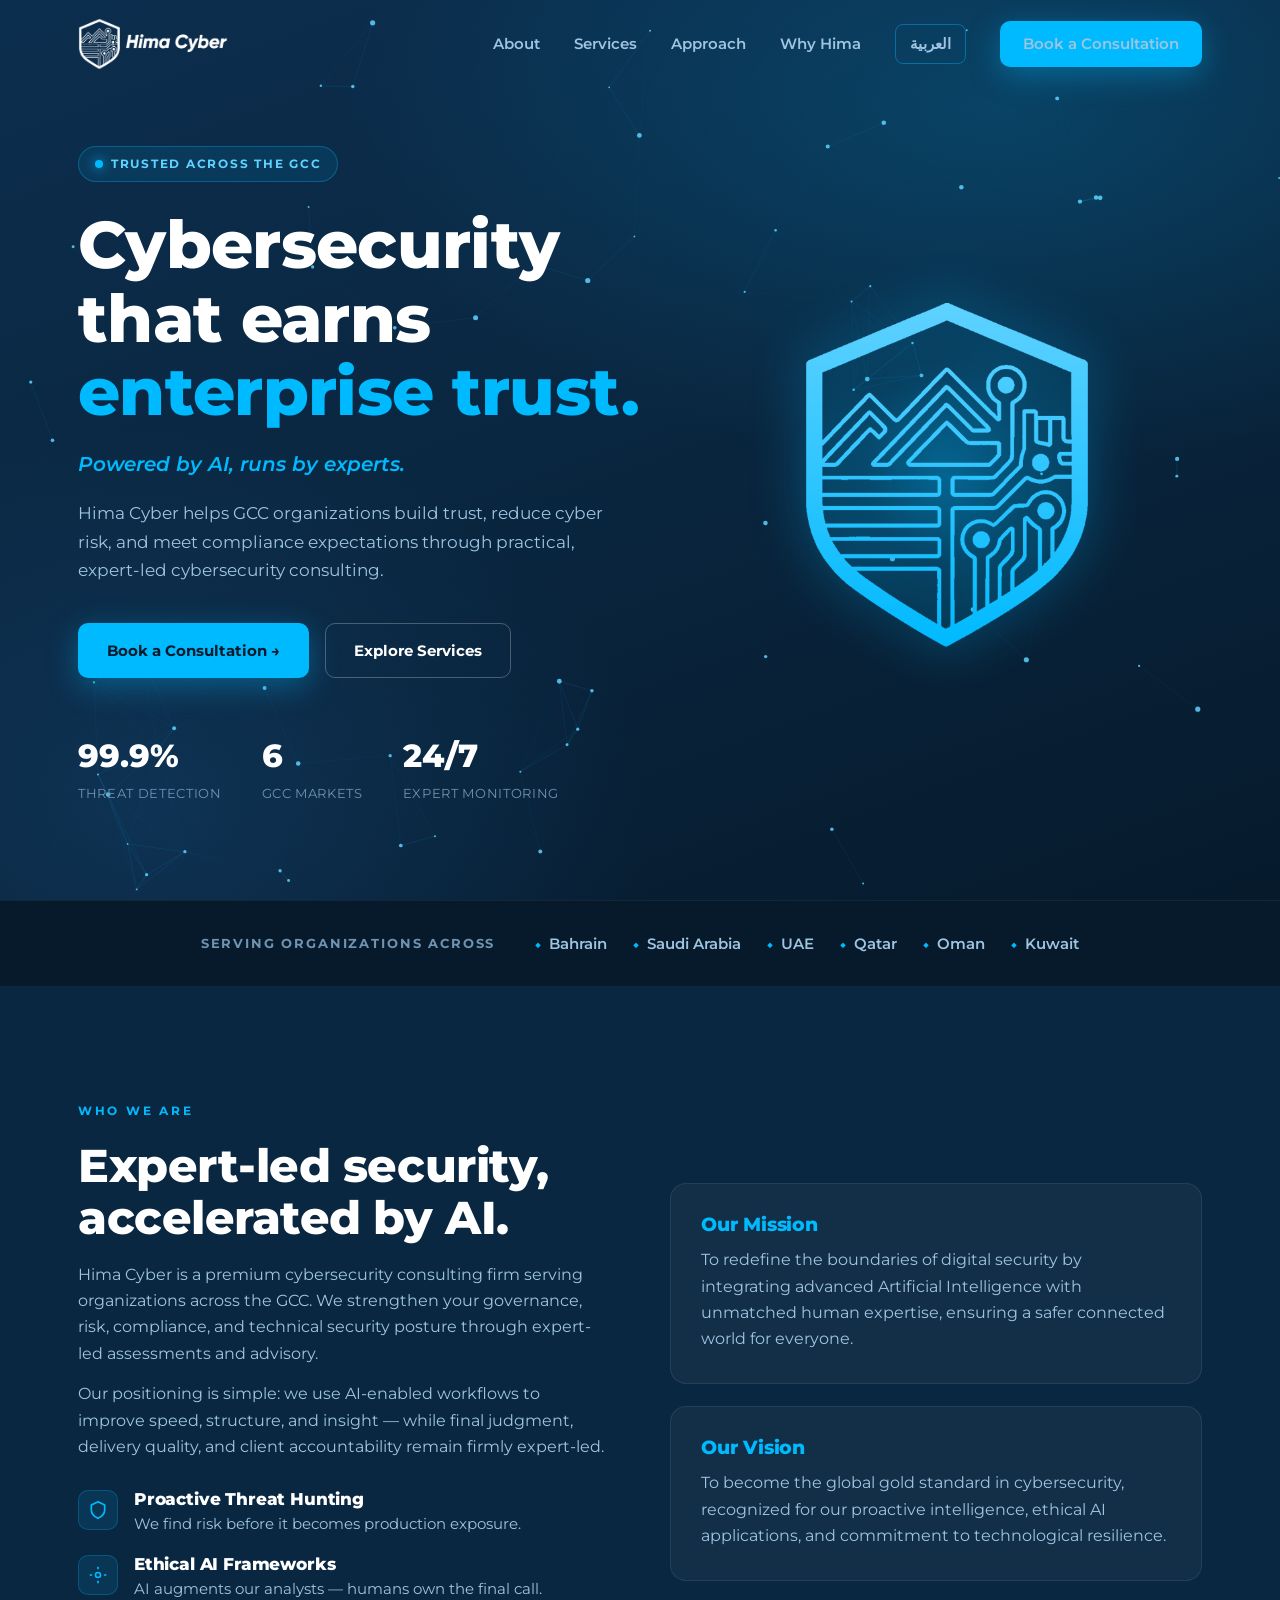
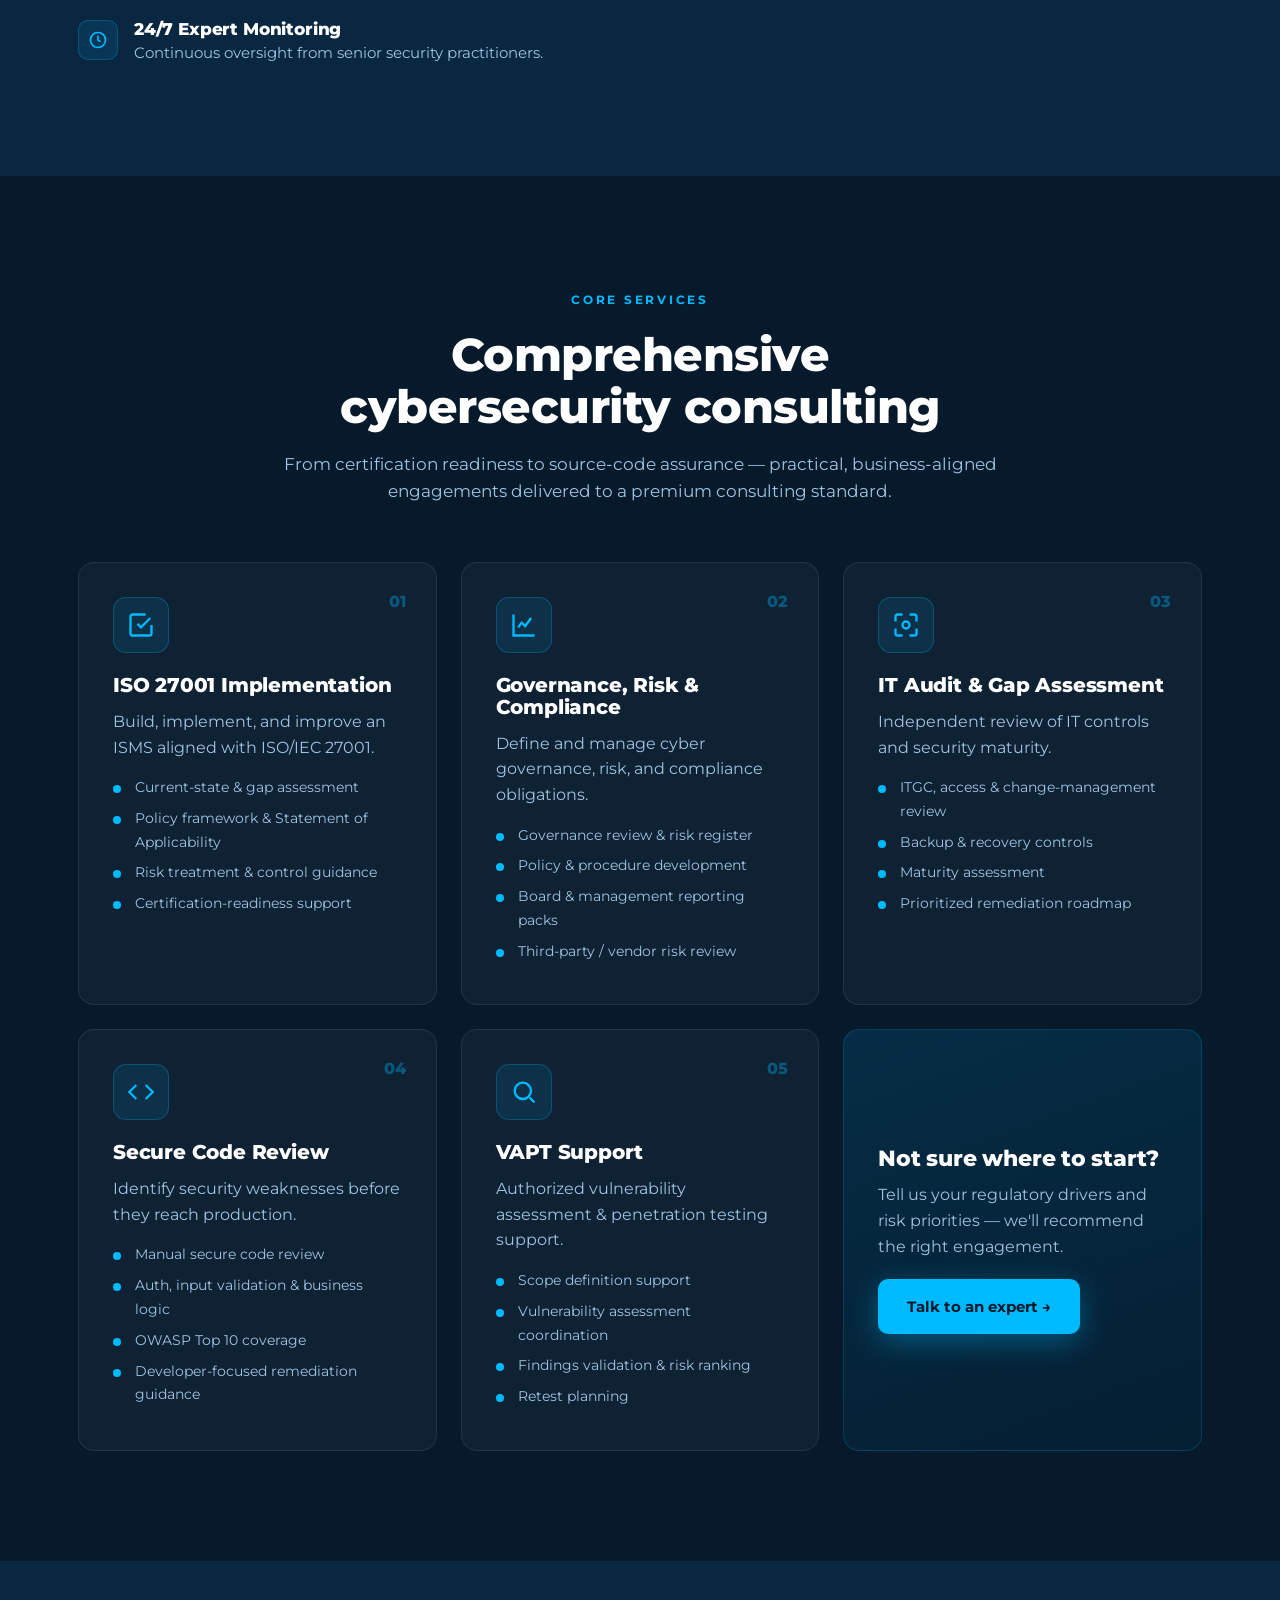
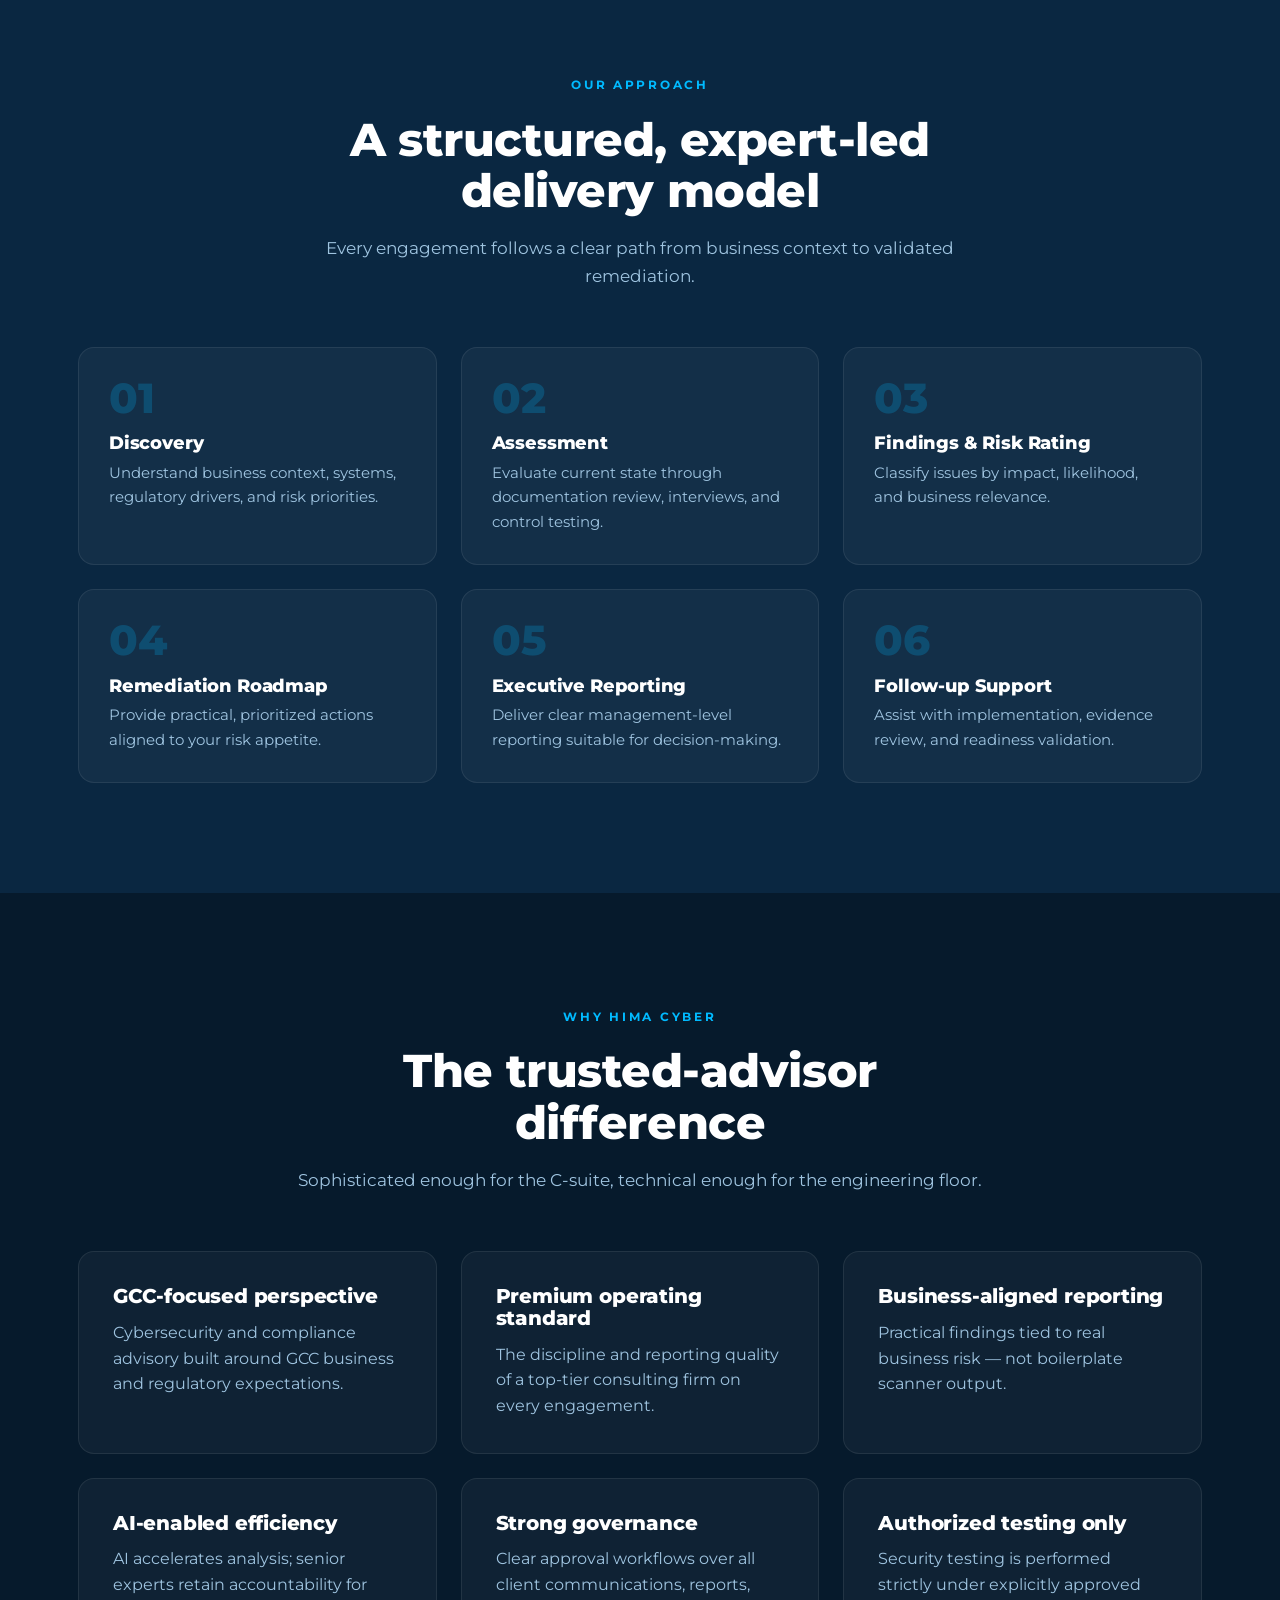
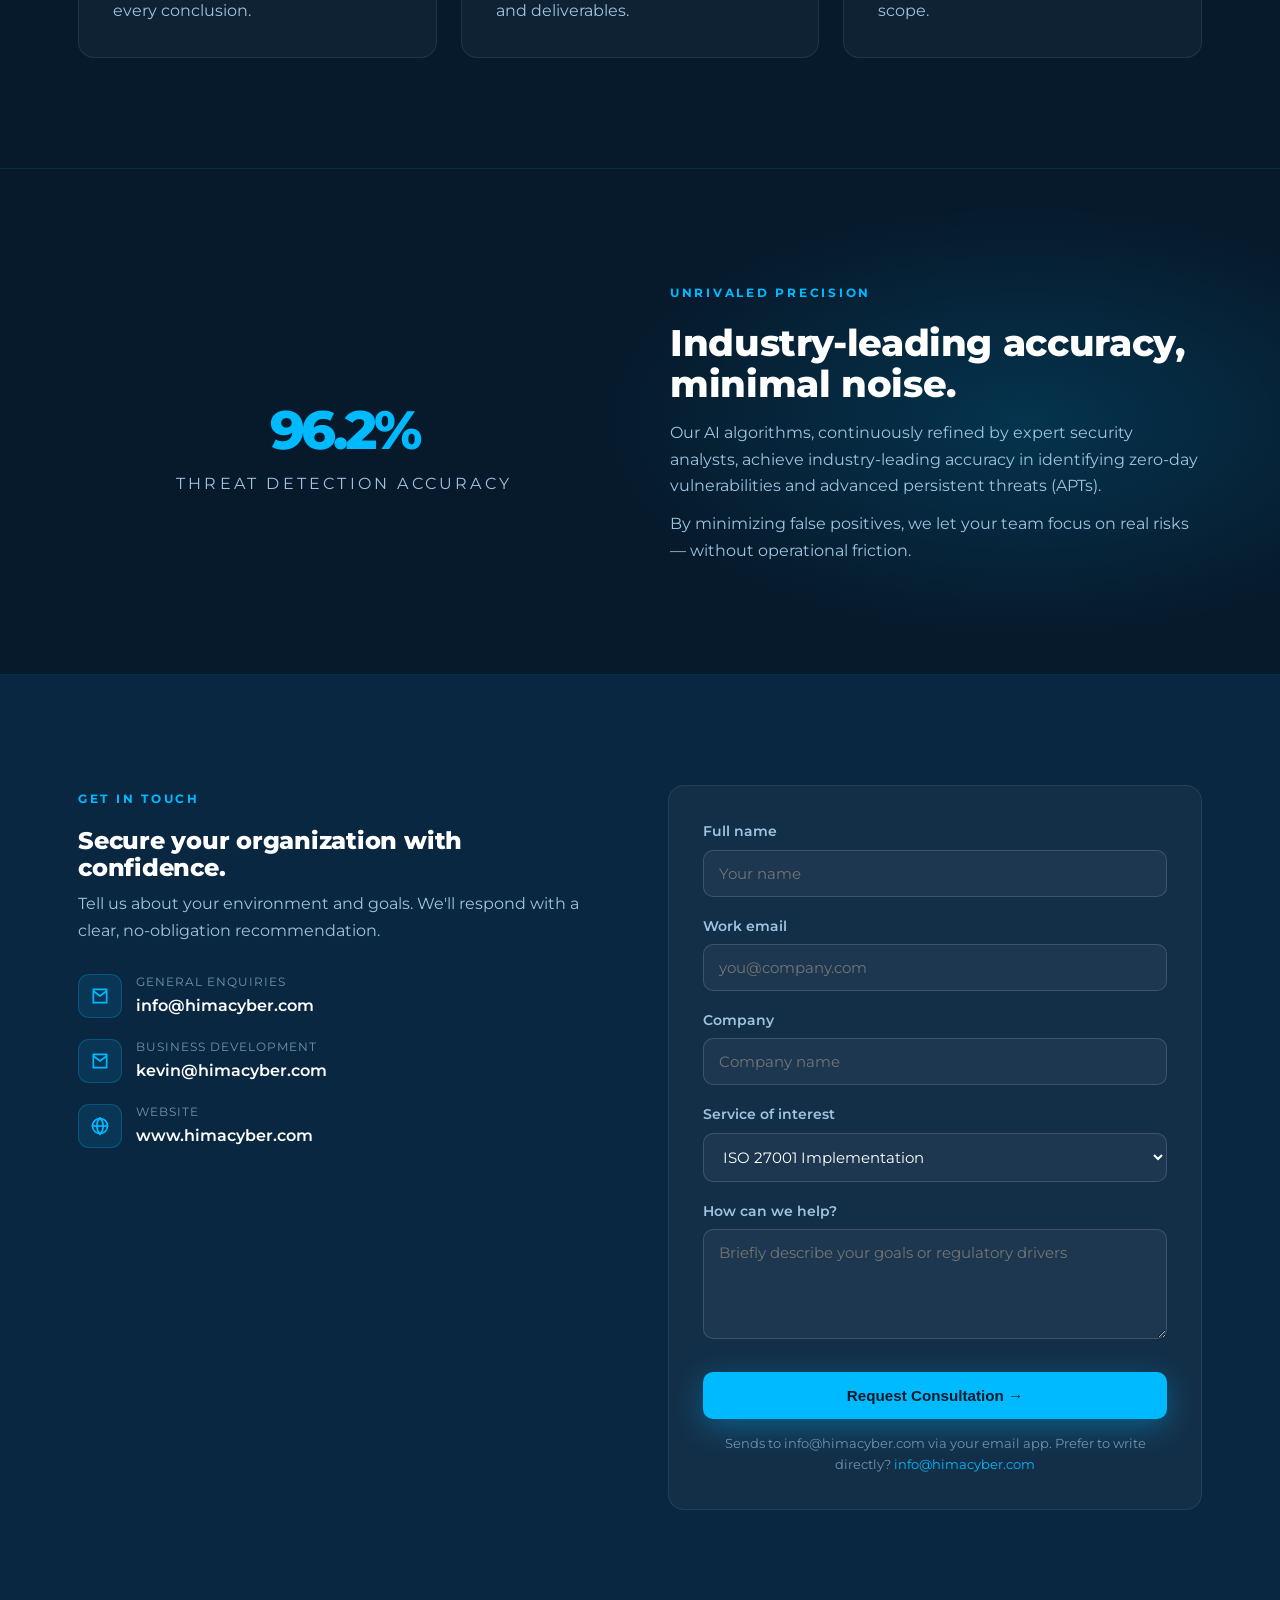
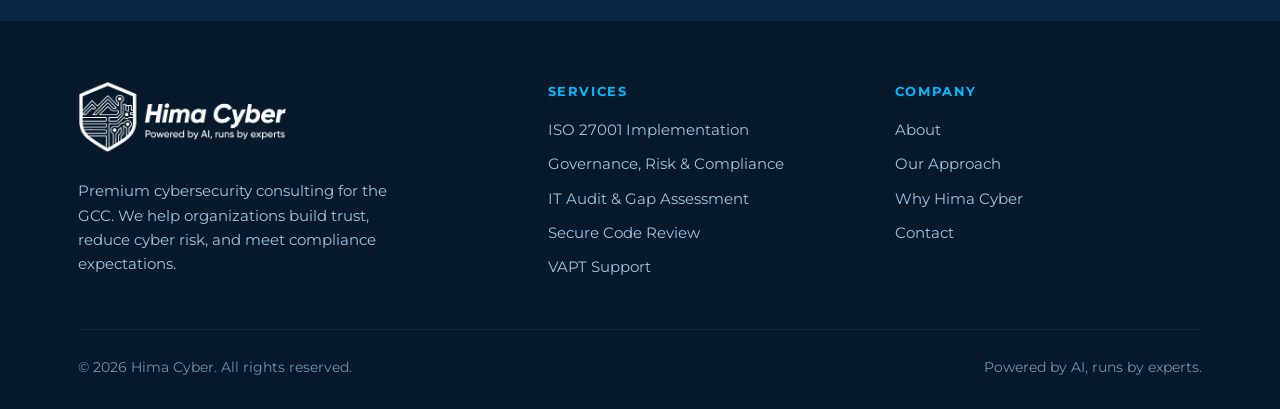
==== index.html @ 875a9129 "Replace hero illustration with official brand shield mark Swap the hand-drawn SVG shield in the hero" ====
<!DOCTYPE html>
<html lang="en">
<head>
  <meta charset="UTF-8" />
  <meta name="viewport" content="width=device-width, initial-scale=1.0" />
  <title>Hima Cyber — Powered by AI, runs by experts</title>
  <meta name="description" content="Hima Cyber is a premium cybersecurity consulting firm serving the GCC. ISO 27001, GRC advisory, IT audit, secure code review, and penetration testing — powered by AI, runs by experts." />
  <link rel="icon" type="image/png" href="assets/favicon.png" />
  <link rel="apple-touch-icon" href="assets/hima-shield.png" />
  <link rel="alternate" hreflang="en" href="./" />
  <link rel="alternate" hreflang="ar" href="ar/" />
  <link rel="preconnect" href="https://fonts.googleapis.com" />
  <link rel="preconnect" href="https://fonts.gstatic.com" crossorigin />
  <link href="https://fonts.googleapis.com/css2?family=Montserrat:ital,wght@0,400;0,500;0,600;0,700;0,800;1,600;1,800&display=swap" rel="stylesheet" />
  <link rel="stylesheet" href="styles.css" />
</head>
<body>

  <!-- ============ NAV ============ -->
  <header class="nav" id="nav">
    <div class="container nav__inner">
      <a href="#home" class="nav__logo" aria-label="Hima Cyber home">
        <img src="assets/hima-logo-nav.png?v=2" alt="Hima Cyber" />
      </a>
      <nav class="nav__links" id="navLinks">
        <a href="#about">About</a>
        <a href="#services">Services</a>
        <a href="#process">Approach</a>
        <a href="#why">Why Hima</a>
        <a href="ar/" class="nav__lang" hreflang="ar" lang="ar">العربية</a>
        <a href="#contact" class="btn btn--primary">Book a Consultation</a>
      </nav>
      <button class="nav__toggle" id="navToggle" aria-label="Toggle menu">
        <span></span><span></span><span></span>
      </button>
    </div>
  </header>

  <!-- ============ HERO ============ -->
  <section class="hero" id="home">
    <canvas id="hero-canvas"></canvas>
    <div class="container">
      <div class="hero__grid">
        <div class="hero__copy">
          <span class="hero__badge"><span class="dot"></span> Trusted across the GCC</span>
          <h1>Cybersecurity that earns<span class="accent">enterprise trust.</span></h1>
          <p class="hero__tagline">Powered by AI, runs by experts.</p>
          <p class="hero__sub">Hima Cyber helps GCC organizations build trust, reduce cyber risk, and meet compliance expectations through practical, expert-led cybersecurity consulting.</p>
          <div class="hero__cta">
            <a href="#contact" class="btn btn--primary">Book a Consultation →</a>
            <a href="#services" class="btn btn--ghost">Explore Services</a>
          </div>
          <div class="hero__stats">
            <div class="hero__stat"><div class="n" data-count="99.9" data-suffix="%">99.9%</div><div class="l">Threat Detection</div></div>
            <div class="hero__stat"><div class="n">6</div><div class="l">GCC Markets</div></div>
            <div class="hero__stat"><div class="n">24/7</div><div class="l">Expert Monitoring</div></div>
          </div>
        </div>
        <div class="hero__visual" aria-hidden="true">
          <!-- Official Hima Cyber shield mark, recolored to brand cyber-blue -->
          <div class="hero__shield-stage">
            <span class="hero__shield-halo"></span>
            <img class="hero__shield" src="assets/hima-shield-cyber.png?v=1" alt="" width="380" height="380">
            <span class="hero__shield-scan"></span>
          </div>
        </div>
      </div>
    </div>
  </section>

  <!-- ============ TRUST / REGIONS ============ -->
  <div class="trust">
    <div class="container trust__inner">
      <span class="trust__label">Serving organizations across</span>
      <div class="trust__regions">
        <span>Bahrain</span><span>Saudi Arabia</span><span>UAE</span><span>Qatar</span><span>Oman</span><span>Kuwait</span>
      </div>
    </div>
  </div>

  <!-- ============ ABOUT ============ -->
  <section class="section" id="about">
    <div class="container">
      <div class="split">
        <div class="reveal">
          <span class="eyebrow">Who we are</span>
          <h2 style="font-size:clamp(1.9rem,4vw,2.9rem)">Expert-led security, accelerated by AI.</h2>
          <p style="color:var(--muted);margin-top:18px;">Hima Cyber is a premium cybersecurity consulting firm serving organizations across the GCC. We strengthen your governance, risk, compliance, and technical security posture through expert-led assessments and advisory.</p>
          <p style="color:var(--muted);margin-top:14px;">Our positioning is simple: we use AI-enabled workflows to improve speed, structure, and insight — while final judgment, delivery quality, and client accountability remain firmly expert-led.</p>
          <div class="about__points">
            <div class="about__point">
              <span class="ic"><svg viewBox="0 0 24 24" fill="none" stroke-width="2"><path d="M12 2 4 6v6c0 5 3.5 8 8 10 4.5-2 8-5 8-10V6z"/></svg></span>
              <div><h4>Proactive Threat Hunting</h4><p>We find risk before it becomes production exposure.</p></div>
            </div>
            <div class="about__point">
              <span class="ic"><svg viewBox="0 0 24 24" fill="none" stroke-width="2"><circle cx="12" cy="12" r="3"/><path d="M12 2v3M12 19v3M2 12h3M19 12h3"/></svg></span>
              <div><h4>Ethical AI Frameworks</h4><p>AI augments our analysts — humans own the final call.</p></div>
            </div>
            <div class="about__point">
              <span class="ic"><svg viewBox="0 0 24 24" fill="none" stroke-width="2"><circle cx="12" cy="12" r="9"/><path d="M12 7v5l3 2"/></svg></span>
              <div><h4>24/7 Expert Monitoring</h4><p>Continuous oversight from senior security practitioners.</p></div>
            </div>
          </div>
        </div>
        <div class="reveal">
          <div class="mv-card">
            <h3>Our Mission</h3>
            <p>To redefine the boundaries of digital security by integrating advanced Artificial Intelligence with unmatched human expertise, ensuring a safer connected world for everyone.</p>
          </div>
          <div class="mv-card">
            <h3>Our Vision</h3>
            <p>To become the global gold standard in cybersecurity, recognized for our proactive intelligence, ethical AI applications, and commitment to technological resilience.</p>
          </div>
        </div>
      </div>
    </div>
  </section>

  <!-- ============ SERVICES ============ -->
  <section class="section section--alt" id="services">
    <div class="container">
      <div class="section-head center reveal">
        <span class="eyebrow">Core Services</span>
        <h2>Comprehensive cybersecurity consulting</h2>
        <p>From certification readiness to source-code assurance — practical, business-aligned engagements delivered to a premium consulting standard.</p>
      </div>
      <div class="grid grid--3">
        <article class="card reveal">
          <span class="card__num">01</span>
          <div class="card__icon"><svg viewBox="0 0 24 24" fill="none" stroke-width="2"><path d="M9 11l3 3 8-8"/><path d="M21 12v7a2 2 0 0 1-2 2H5a2 2 0 0 1-2-2V5a2 2 0 0 1 2-2h11"/></svg></div>
          <h3>ISO 27001 Implementation</h3>
          <p>Build, implement, and improve an ISMS aligned with ISO/IEC 27001.</p>
          <ul>
            <li>Current-state &amp; gap assessment</li>
            <li>Policy framework &amp; Statement of Applicability</li>
            <li>Risk treatment &amp; control guidance</li>
            <li>Certification-readiness support</li>
          </ul>
        </article>
        <article class="card reveal">
          <span class="card__num">02</span>
          <div class="card__icon"><svg viewBox="0 0 24 24" fill="none" stroke-width="2"><path d="M3 3v18h18"/><path d="M7 14l3-4 3 3 5-7"/></svg></div>
          <h3>Governance, Risk &amp; Compliance</h3>
          <p>Define and manage cyber governance, risk, and compliance obligations.</p>
          <ul>
            <li>Governance review &amp; risk register</li>
            <li>Policy &amp; procedure development</li>
            <li>Board &amp; management reporting packs</li>
            <li>Third-party / vendor risk review</li>
          </ul>
        </article>
        <article class="card reveal">
          <span class="card__num">03</span>
          <div class="card__icon"><svg viewBox="0 0 24 24" fill="none" stroke-width="2"><path d="M9 3H5a2 2 0 0 0-2 2v4M15 3h4a2 2 0 0 1 2 2v4M9 21H5a2 2 0 0 1-2-2v-4M15 21h4a2 2 0 0 0 2-2v-4"/><circle cx="12" cy="12" r="3"/></svg></div>
          <h3>IT Audit &amp; Gap Assessment</h3>
          <p>Independent review of IT controls and security maturity.</p>
          <ul>
            <li>ITGC, access &amp; change-management review</li>
            <li>Backup &amp; recovery controls</li>
            <li>Maturity assessment</li>
            <li>Prioritized remediation roadmap</li>
          </ul>
        </article>
        <article class="card reveal">
          <span class="card__num">04</span>
          <div class="card__icon"><svg viewBox="0 0 24 24" fill="none" stroke-width="2"><path d="M16 18l6-6-6-6M8 6l-6 6 6 6"/></svg></div>
          <h3>Secure Code Review</h3>
          <p>Identify security weaknesses before they reach production.</p>
          <ul>
            <li>Manual secure code review</li>
            <li>Auth, input validation &amp; business logic</li>
            <li>OWASP Top 10 coverage</li>
            <li>Developer-focused remediation guidance</li>
          </ul>
        </article>
        <article class="card reveal">
          <span class="card__num">05</span>
          <div class="card__icon"><svg viewBox="0 0 24 24" fill="none" stroke-width="2"><circle cx="11" cy="11" r="7"/><path d="M21 21l-4.3-4.3"/></svg></div>
          <h3>VAPT Support</h3>
          <p>Authorized vulnerability assessment &amp; penetration testing support.</p>
          <ul>
            <li>Scope definition support</li>
            <li>Vulnerability assessment coordination</li>
            <li>Findings validation &amp; risk ranking</li>
            <li>Retest planning</li>
          </ul>
        </article>
        <article class="card reveal" style="display:flex;flex-direction:column;justify-content:center;background:linear-gradient(160deg,rgba(0,186,255,.12),rgba(0,186,255,.03));border-color:var(--card-border)">
          <h3 style="font-size:1.35rem">Not sure where to start?</h3>
          <p>Tell us your regulatory drivers and risk priorities — we'll recommend the right engagement.</p>
          <a href="#contact" class="btn btn--primary" style="margin-top:20px;align-self:flex-start;">Talk to an expert →</a>
        </article>
      </div>
    </div>
  </section>

  <!-- ============ PROCESS ============ -->
  <section class="section" id="process">
    <div class="container">
      <div class="section-head center reveal">
        <span class="eyebrow">Our Approach</span>
        <h2>A structured, expert-led delivery model</h2>
        <p>Every engagement follows a clear path from business context to validated remediation.</p>
      </div>
      <div class="process">
        <div class="step reveal"><div class="step__n">01</div><h4>Discovery</h4><p>Understand business context, systems, regulatory drivers, and risk priorities.</p></div>
        <div class="step reveal"><div class="step__n">02</div><h4>Assessment</h4><p>Evaluate current state through documentation review, interviews, and control testing.</p></div>
        <div class="step reveal"><div class="step__n">03</div><h4>Findings &amp; Risk Rating</h4><p>Classify issues by impact, likelihood, and business relevance.</p></div>
        <div class="step reveal"><div class="step__n">04</div><h4>Remediation Roadmap</h4><p>Provide practical, prioritized actions aligned to your risk appetite.</p></div>
        <div class="step reveal"><div class="step__n">05</div><h4>Executive Reporting</h4><p>Deliver clear management-level reporting suitable for decision-making.</p></div>
        <div class="step reveal"><div class="step__n">06</div><h4>Follow-up Support</h4><p>Assist with implementation, evidence review, and readiness validation.</p></div>
      </div>
    </div>
  </section>

  <!-- ============ WHY / DIFFERENTIATORS ============ -->
  <section class="section section--alt" id="why">
    <div class="container">
      <div class="section-head center reveal">
        <span class="eyebrow">Why Hima Cyber</span>
        <h2>The trusted-advisor difference</h2>
        <p>Sophisticated enough for the C-suite, technical enough for the engineering floor.</p>
      </div>
      <div class="grid grid--3">
        <div class="card reveal"><h3>GCC-focused perspective</h3><p>Cybersecurity and compliance advisory built around GCC business and regulatory expectations.</p></div>
        <div class="card reveal"><h3>Premium operating standard</h3><p>The discipline and reporting quality of a top-tier consulting firm on every engagement.</p></div>
        <div class="card reveal"><h3>Business-aligned reporting</h3><p>Practical findings tied to real business risk — not boilerplate scanner output.</p></div>
        <div class="card reveal"><h3>AI-enabled efficiency</h3><p>AI accelerates analysis; senior experts retain accountability for every conclusion.</p></div>
        <div class="card reveal"><h3>Strong governance</h3><p>Clear approval workflows over all client communications, reports, and deliverables.</p></div>
        <div class="card reveal"><h3>Authorized testing only</h3><p>Security testing is performed strictly under explicitly approved scope.</p></div>
      </div>
    </div>
  </section>

  <!-- ============ STATS BAND ============ -->
  <section class="section statband">
    <div class="container">
      <div class="statband__grid">
        <div class="reveal" style="text-align:center;">
          <div class="bignum"><span class="count" data-count="99.9">0</span><span>%</span></div>
          <div class="l">Threat Detection Accuracy</div>
        </div>
        <div class="reveal">
          <span class="eyebrow">Unrivaled Precision</span>
          <h2 style="font-size:clamp(1.6rem,3.4vw,2.3rem)">Industry-leading accuracy, minimal noise.</h2>
          <p style="color:var(--muted);margin-top:16px;">Our AI algorithms, continuously refined by expert security analysts, achieve industry-leading accuracy in identifying zero-day vulnerabilities and advanced persistent threats (APTs).</p>
          <p style="color:var(--muted);margin-top:12px;">By minimizing false positives, we let your team focus on real risks — without operational friction.</p>
        </div>
      </div>
    </div>
  </section>

  <!-- ============ CONTACT ============ -->
  <section class="section" id="contact">
    <div class="container">
      <div class="contact__grid">
        <div class="contact__info reveal">
          <span class="eyebrow">Get in touch</span>
          <h3>Secure your organization with confidence.</h3>
          <p>Tell us about your environment and goals. We'll respond with a clear, no-obligation recommendation.</p>
          <div class="contact__item">
            <span class="ic"><svg viewBox="0 0 24 24" fill="none" stroke-width="2"><path d="M4 4h16v16H4z"/><path d="m4 6 8 6 8-6"/></svg></span>
            <div class="t"><span>General Enquiries</span><a href="mailto:info@himacyber.com">info@himacyber.com</a></div>
          </div>
          <div class="contact__item">
            <span class="ic"><svg viewBox="0 0 24 24" fill="none" stroke-width="2"><path d="M4 4h16v16H4z"/><path d="m4 6 8 6 8-6"/></svg></span>
            <div class="t"><span>Business Development</span><a href="mailto:kevin@himacyber.com">kevin@himacyber.com</a></div>
          </div>
          <div class="contact__item">
            <span class="ic"><svg viewBox="0 0 24 24" fill="none" stroke-width="2"><circle cx="12" cy="12" r="9"/><path d="M2 12h20"/><path d="M12 2a15 15 0 0 1 0 20 15 15 0 0 1 0-20"/></svg></span>
            <div class="t"><span>Website</span><b>www.himacyber.com</b></div>
          </div>
        </div>
        <form id="contactForm" class="reveal" onsubmit="return false;">
          <div class="field"><label for="name">Full name</label><input id="name" type="text" placeholder="Your name" required /></div>
          <div class="field"><label for="email">Work email</label><input id="email" type="email" placeholder="you@company.com" required /></div>
          <div class="field"><label for="company">Company</label><input id="company" type="text" placeholder="Company name" /></div>
          <div class="field"><label for="service">Service of interest</label>
            <select id="service">
              <option>ISO 27001 Implementation</option>
              <option>Governance, Risk &amp; Compliance</option>
              <option>IT Audit &amp; Gap Assessment</option>
              <option>Secure Code Review</option>
              <option>VAPT Support</option>
              <option>Not sure yet</option>
            </select>
          </div>
          <div class="field"><label for="msg">How can we help?</label><textarea id="msg" placeholder="Briefly describe your goals or regulatory drivers"></textarea></div>
          <button class="btn btn--primary" type="submit">Request Consultation →</button>
          <p class="form-note">Sends to info@himacyber.com via your email app. Prefer to write directly? <a href="mailto:info@himacyber.com" style="color:var(--cyber)">info@himacyber.com</a></p>
        </form>
      </div>
    </div>
  </section>

  <!-- ============ FOOTER ============ -->
  <footer class="footer">
    <div class="container">
      <div class="footer__top">
        <div class="footer__brand">
          <img src="assets/hima-logo-full.png?v=2" alt="Hima Cyber — Powered by AI, runs by experts" />
          <p>Premium cybersecurity consulting for the GCC. We help organizations build trust, reduce cyber risk, and meet compliance expectations.</p>
        </div>
        <div class="footer__col">
          <h5>Services</h5>
          <a href="#services">ISO 27001 Implementation</a>
          <a href="#services">Governance, Risk &amp; Compliance</a>
          <a href="#services">IT Audit &amp; Gap Assessment</a>
          <a href="#services">Secure Code Review</a>
          <a href="#services">VAPT Support</a>
        </div>
        <div class="footer__col">
          <h5>Company</h5>
          <a href="#about">About</a>
          <a href="#process">Our Approach</a>
          <a href="#why">Why Hima Cyber</a>
          <a href="#contact">Contact</a>
        </div>
      </div>
      <div class="footer__bottom">
        <p>© <span id="year"></span> Hima Cyber. All rights reserved.</p>
        <p>Powered by AI, runs by experts.</p>
      </div>
    </div>
  </footer>

  <script src="script.js"></script>
</body>
</html>
---- styles.css ----
/* ============================================================
   Hima Cyber — Brand stylesheet
   Hima Navy #0A2741 · Cyber Blue #00BAFF · Pure White #FFFFFF
   Typography: Montserrat (Bold headlines, Regular body)
   ============================================================ */

:root {
  --navy: #0A2741;
  --navy-900: #061a2c;
  --navy-800: #0d3055;
  --navy-700: #134069;
  --cyber: #00BAFF;
  --cyber-soft: #5fd2ff;
  --white: #FFFFFF;
  --muted: #9FC4E0;
  --muted-dim: #6f93b0;
  --card: rgba(255, 255, 255, 0.04);
  --card-border: rgba(0, 186, 255, 0.18);
  --maxw: 1180px;
  --ease: cubic-bezier(0.16, 1, 0.3, 1);
}

* { margin: 0; padding: 0; box-sizing: border-box; }

html { scroll-behavior: smooth; scroll-padding-top: 84px; }

body {
  font-family: 'Montserrat', -apple-system, BlinkMacSystemFont, 'Segoe UI', Arial, sans-serif;
  background: var(--navy);
  color: var(--white);
  line-height: 1.65;
  -webkit-font-smoothing: antialiased;
  overflow-x: hidden;
}

h1, h2, h3, h4 { font-weight: 800; line-height: 1.12; letter-spacing: -0.01em; }

a { color: inherit; text-decoration: none; }

/* Language switcher */
.nav__lang { font-size: 0.9rem; font-weight: 700; color: var(--cyber); border: 1px solid rgba(0,186,255,.4); padding: 7px 14px; border-radius: 8px; transition: background .2s, color .2s; }
.nav__lang:hover { background: var(--cyber); color: var(--navy-900) !important; }

.container { width: 100%; max-width: var(--maxw); margin: 0 auto; padding: 0 28px; }

.accent { color: var(--cyber); }

.eyebrow {
  display: inline-block;
  font-size: 0.78rem;
  font-weight: 700;
  letter-spacing: 0.22em;
  text-transform: uppercase;
  color: var(--cyber);
  margin-bottom: 18px;
}

.section { padding: 110px 0; position: relative; }
.section--alt { background: var(--navy-900); }

.section-head { max-width: 720px; margin-bottom: 56px; }
.section-head.center { margin-left: auto; margin-right: auto; text-align: center; }
.section-head h2 { font-size: clamp(1.9rem, 4vw, 2.9rem); }
.section-head p { color: var(--muted); margin-top: 18px; font-size: 1.05rem; }

/* ---------- Buttons ---------- */
.btn {
  display: inline-flex; align-items: center; gap: 10px;
  font-weight: 700; font-size: 0.95rem;
  padding: 14px 28px; border-radius: 10px;
  cursor: pointer; border: 1.5px solid transparent;
  transition: transform .25s var(--ease), box-shadow .25s var(--ease), background .25s, color .25s;
}
.btn--primary { background: var(--cyber); color: var(--navy-900); box-shadow: 0 8px 30px rgba(0,186,255,.35); }
.btn--primary:hover { transform: translateY(-3px); box-shadow: 0 14px 40px rgba(0,186,255,.5); }
.btn--ghost { border-color: rgba(255,255,255,.25); color: var(--white); }
.btn--ghost:hover { border-color: var(--cyber); color: var(--cyber); transform: translateY(-3px); }

/* ---------- Navbar ---------- */
.nav {
  position: fixed; top: 0; left: 0; right: 0; z-index: 100;
  transition: background .3s, box-shadow .3s, padding .3s;
  padding: 18px 0;
}
.nav.scrolled {
  background: rgba(6, 26, 44, 0.92);
  backdrop-filter: blur(14px);
  box-shadow: 0 1px 0 rgba(0,186,255,.12), 0 10px 30px rgba(0,0,0,.4);
  padding: 12px 0;
}
.nav__inner { display: flex; align-items: center; justify-content: space-between; }
.nav__logo img { height: 52px; width: auto; display: block; }
.nav.scrolled .nav__logo img { height: 44px; }
@media (max-width: 560px) { .nav__logo img { height: 44px; } }
.nav__links { display: flex; align-items: center; gap: 34px; }
.nav__links a { font-size: 0.92rem; font-weight: 600; color: var(--muted); transition: color .2s; }
.nav__links a:hover { color: var(--white); }
.nav__links .btn { padding: 10px 22px; }
.nav__toggle { display: none; background: none; border: none; cursor: pointer; flex-direction: column; gap: 5px; }
.nav__toggle span { width: 26px; height: 2.5px; background: var(--white); border-radius: 2px; transition: .3s; }

/* ---------- Hero ---------- */
.hero {
  position: relative; min-height: 100vh;
  display: flex; align-items: center;
  padding: 140px 0 90px;
  overflow: hidden;
  background:
    radial-gradient(1100px 600px at 78% 12%, rgba(0,186,255,.18), transparent 60%),
    radial-gradient(900px 700px at 12% 90%, rgba(19,64,105,.55), transparent 55%),
    linear-gradient(160deg, #0c2e4e 0%, var(--navy) 45%, var(--navy-900) 100%);
}
#hero-canvas { position: absolute; inset: 0; width: 100%; height: 100%; z-index: 0; }
.hero .container { position: relative; z-index: 2; }
.hero__grid { display: grid; grid-template-columns: 1.05fr 0.95fr; gap: 50px; align-items: center; }
.hero__badge {
  display: inline-flex; align-items: center; gap: 8px;
  font-size: 0.78rem; font-weight: 700; letter-spacing: 0.14em; text-transform: uppercase;
  color: var(--cyber-soft);
  background: rgba(0,186,255,.1); border: 1px solid rgba(0,186,255,.3);
  padding: 7px 16px; border-radius: 100px; margin-bottom: 26px;
}
.hero__badge .dot { width: 8px; height: 8px; border-radius: 50%; background: var(--cyber); box-shadow: 0 0 12px var(--cyber); animation: pulse 2s infinite; }
@keyframes pulse { 0%,100%{opacity:1;transform:scale(1)} 50%{opacity:.5;transform:scale(1.4)} }
.hero h1 { font-size: clamp(2.4rem, 5.2vw, 4.1rem); }
.hero h1 .accent { display: block; }
.hero__tagline { font-size: 1.25rem; font-weight: 600; color: var(--cyber); margin-top: 20px; font-style: italic; }
.hero__sub { color: var(--muted); font-size: 1.08rem; margin-top: 18px; max-width: 540px; }
.hero__cta { display: flex; gap: 16px; margin-top: 38px; flex-wrap: wrap; }
.hero__stats { display: flex; gap: 40px; margin-top: 52px; flex-wrap: wrap; }
.hero__stat .n { font-size: 2rem; font-weight: 800; color: var(--white); }
.hero__stat .l { font-size: 0.82rem; color: var(--muted-dim); letter-spacing: .05em; text-transform: uppercase; }
.hero__visual { display: flex; justify-content: center; }
.hero__visual svg { width: 100%; max-width: 460px; filter: drop-shadow(0 20px 60px rgba(0,186,255,.25)); }

/* ---------- Hero brand shield ---------- */
.hero__shield-stage {
  position: relative;
  width: 100%;
  max-width: 400px;
  aspect-ratio: 1 / 1;
  display: flex;
  align-items: center;
  justify-content: center;
}
.hero__shield {
  position: relative;
  z-index: 2;
  width: 86%;
  height: auto;
  filter: drop-shadow(0 0 26px rgba(0,186,255,.45));
  animation: shieldFloat 6s ease-in-out infinite, shieldGlow 3.6s ease-in-out infinite;
  will-change: transform, filter;
}
/* soft radial halo that breathes behind the shield */
.hero__shield-halo {
  position: absolute;
  z-index: 1;
  width: 78%;
  height: 78%;
  border-radius: 50%;
  background: radial-gradient(circle, rgba(0,186,255,.38) 0%, rgba(0,186,255,.12) 42%, transparent 70%);
  filter: blur(8px);
  animation: haloPulse 3.6s ease-in-out infinite;
}
/* thin scan line that sweeps down across the shield */
.hero__shield-scan {
  position: absolute;
  z-index: 3;
  top: 8%;
  left: 50%;
  width: 70%;
  height: 2px;
  transform: translateX(-50%);
  background: linear-gradient(90deg, transparent, rgba(95,210,255,.9), transparent);
  box-shadow: 0 0 12px rgba(0,186,255,.8);
  opacity: 0;
  animation: shieldScan 4.2s ease-in-out infinite;
  pointer-events: none;
}
@keyframes shieldFloat {
  0%, 100% { transform: translateY(0); }
  50%      { transform: translateY(-14px); }
}
@keyframes shieldGlow {
  0%, 100% { filter: drop-shadow(0 0 18px rgba(0,186,255,.35)); }
  50%      { filter: drop-shadow(0 0 34px rgba(0,186,255,.65)); }
}
@keyframes haloPulse {
  0%, 100% { opacity: .55; transform: scale(.92); }
  50%      { opacity: .95; transform: scale(1.04); }
}
@keyframes shieldScan {
  0%   { top: 10%; opacity: 0; }
  12%  { opacity: 1; }
  60%  { opacity: 1; }
  72%  { top: 86%; opacity: 0; }
  100% { top: 86%; opacity: 0; }
}
@media (prefers-reduced-motion: reduce) {
  .hero__shield, .hero__shield-halo, .hero__shield-scan { animation: none; }
  .hero__shield-scan { display: none; }
}

/* ---------- Trust bar ---------- */
.trust { background: var(--navy-900); padding: 30px 0; border-top: 1px solid rgba(255,255,255,.05); border-bottom: 1px solid rgba(255,255,255,.05); }
.trust__inner { display: flex; align-items: center; justify-content: center; gap: 14px 40px; flex-wrap: wrap; }
.trust__label { color: var(--muted-dim); font-size: .82rem; letter-spacing: .14em; text-transform: uppercase; font-weight: 700; }
.trust__regions { display: flex; gap: 12px 26px; flex-wrap: wrap; }
.trust__regions span { color: var(--muted); font-weight: 600; font-size: .95rem; }
.trust__regions span::before { content: "◆"; color: var(--cyber); margin-right: 8px; font-size: .6rem; vertical-align: middle; }

/* ---------- Cards grid ---------- */
.grid { display: grid; gap: 24px; }
.grid--2 { grid-template-columns: repeat(2, 1fr); }
.grid--3 { grid-template-columns: repeat(3, 1fr); }

.card {
  background: var(--card);
  border: 1px solid rgba(255,255,255,.08);
  border-radius: 16px; padding: 34px;
  transition: transform .35s var(--ease), border-color .35s, background .35s;
  position: relative; overflow: hidden;
}
.card::before {
  content: ""; position: absolute; top: 0; left: 0; right: 0; height: 3px;
  background: linear-gradient(90deg, var(--cyber), transparent);
  transform: scaleX(0); transform-origin: left; transition: transform .4s var(--ease);
}
.card:hover { transform: translateY(-6px); border-color: var(--card-border); background: rgba(0,186,255,.05); }
.card:hover::before { transform: scaleX(1); }
.card__icon { width: 56px; height: 56px; border-radius: 13px; background: rgba(0,186,255,.1); display: grid; place-items: center; margin-bottom: 22px; border: 1px solid rgba(0,186,255,.25); }
.card__icon svg { width: 28px; height: 28px; stroke: var(--cyber); }
.card h3 { font-size: 1.22rem; margin-bottom: 12px; }
.card p { color: var(--muted); font-size: 0.97rem; }
.card__num { position: absolute; top: 26px; right: 30px; font-size: 1rem; font-weight: 800; color: rgba(0,186,255,.35); }
.card ul { list-style: none; margin-top: 16px; }
.card ul li { color: var(--muted); font-size: 0.9rem; padding-left: 22px; position: relative; margin-bottom: 7px; }
.card ul li::before { content: ""; position: absolute; left: 0; top: 9px; width: 8px; height: 8px; border-radius: 50%; background: var(--cyber); }

/* ---------- About / split ---------- */
.split { display: grid; grid-template-columns: 1fr 1fr; gap: 60px; align-items: center; }
.about__points { display: grid; gap: 18px; margin-top: 30px; }
.about__point { display: flex; gap: 16px; align-items: flex-start; }
.about__point .ic { flex: 0 0 auto; width: 40px; height: 40px; border-radius: 10px; background: rgba(0,186,255,.1); display: grid; place-items: center; border: 1px solid rgba(0,186,255,.25); }
.about__point .ic svg { width: 20px; height: 20px; stroke: var(--cyber); }
.about__point h4 { font-size: 1.05rem; margin-bottom: 3px; }
.about__point p { color: var(--muted); font-size: 0.94rem; }

.mv-card { background: var(--card); border: 1px solid rgba(255,255,255,.08); border-radius: 16px; padding: 30px; }
.mv-card + .mv-card { margin-top: 22px; }
.mv-card h3 { color: var(--cyber); font-size: 1.2rem; margin-bottom: 12px; }
.mv-card p { color: var(--muted); }

/* ---------- Process ---------- */
.process { display: grid; grid-template-columns: repeat(3, 1fr); gap: 24px; }
.step { background: var(--card); border: 1px solid rgba(255,255,255,.08); border-radius: 16px; padding: 30px; position: relative; transition: border-color .3s, transform .3s var(--ease); }
.step:hover { border-color: var(--card-border); transform: translateY(-4px); }
.step__n { font-size: 2.6rem; font-weight: 800; color: rgba(0,186,255,.22); line-height: 1; margin-bottom: 14px; }
.step h4 { font-size: 1.1rem; margin-bottom: 8px; }
.step p { color: var(--muted); font-size: 0.92rem; }

/* ---------- Stats band ---------- */
.statband {
  background:
    radial-gradient(700px 360px at 80% 50%, rgba(0,186,255,.16), transparent 60%),
    var(--navy-900);
  border-top: 1px solid rgba(0,186,255,.12); border-bottom: 1px solid rgba(0,186,255,.12);
}
.statband__grid { display: grid; grid-template-columns: 1fr 1fr; gap: 60px; align-items: center; }
.bignum { font-size: clamp(4rem, 11vw, 8rem); font-weight: 800; line-height: .9; color: var(--cyber); letter-spacing: -0.03em; }
.bignum span { font-size: .42em; }
.bignum + .l { font-size: 1rem; letter-spacing: .2em; text-transform: uppercase; color: var(--muted); margin-top: 10px; }

/* ---------- Contact ---------- */
.contact__grid { display: grid; grid-template-columns: 1fr 1fr; gap: 56px; }
.contact__info h3 { font-size: 1.5rem; margin-bottom: 10px; }
.contact__info p { color: var(--muted); margin-bottom: 28px; }
.contact__item { display: flex; gap: 14px; align-items: center; margin-bottom: 18px; }
.contact__item .ic { width: 44px; height: 44px; border-radius: 11px; background: rgba(0,186,255,.1); display: grid; place-items: center; border: 1px solid rgba(0,186,255,.25); flex: 0 0 auto; }
.contact__item .ic svg { width: 20px; height: 20px; stroke: var(--cyber); }
.contact__item .t span { display: block; font-size: .78rem; color: var(--muted-dim); text-transform: uppercase; letter-spacing: .08em; }
.contact__item .t a, .contact__item .t b { font-weight: 600; font-size: 1rem; }

form { background: var(--card); border: 1px solid rgba(255,255,255,.08); border-radius: 16px; padding: 34px; }
.field { margin-bottom: 18px; }
.field label { display: block; font-size: .85rem; font-weight: 600; color: var(--muted); margin-bottom: 7px; }
.field input, .field select, .field textarea {
  width: 100%; padding: 13px 15px; border-radius: 10px;
  background: rgba(255,255,255,.04); border: 1px solid rgba(255,255,255,.14);
  color: var(--white); font-family: inherit; font-size: .95rem; transition: border-color .2s, background .2s;
}
.field input:focus, .field select:focus, .field textarea:focus { outline: none; border-color: var(--cyber); background: rgba(0,186,255,.05); }
.field textarea { resize: vertical; min-height: 110px; }
.field select option { background: var(--navy-900); }
form .btn { width: 100%; justify-content: center; margin-top: 6px; }
.form-note { font-size: .8rem; color: var(--muted-dim); margin-top: 14px; text-align: center; }

/* ---------- Footer ---------- */
.footer { background: var(--navy-900); padding: 60px 0 30px; border-top: 1px solid rgba(255,255,255,.06); }
.footer__top { display: grid; grid-template-columns: 1.4fr 1fr 1fr; gap: 40px; margin-bottom: 40px; }
.footer__brand img { height: 72px; width: auto; margin-bottom: 18px; }
@media (max-width: 560px) { .footer__brand img { height: 60px; } }
.footer__brand p { color: var(--muted); font-size: .92rem; max-width: 320px; }
.footer__col h5 { font-size: .8rem; letter-spacing: .12em; text-transform: uppercase; color: var(--cyber); margin-bottom: 16px; }
.footer__col a { display: block; color: var(--muted); font-size: .92rem; margin-bottom: 10px; transition: color .2s; }
.footer__col a:hover { color: var(--white); }
.footer__bottom { display: flex; justify-content: space-between; align-items: center; padding-top: 26px; border-top: 1px solid rgba(255,255,255,.06); flex-wrap: wrap; gap: 12px; }
.footer__bottom p { color: var(--muted-dim); font-size: .85rem; }

/* ---------- Reveal animation ---------- */
.reveal { opacity: 0; transform: translateY(28px); transition: opacity .7s var(--ease), transform .7s var(--ease); }
.reveal.in { opacity: 1; transform: none; }

/* ---------- Responsive ---------- */
@media (max-width: 900px) {
  .nav__links { position: fixed; inset: 0 0 0 auto; width: min(78vw, 320px); flex-direction: column; align-items: flex-start; justify-content: center; gap: 26px; background: var(--navy-900); padding: 40px; transform: translateX(100%); transition: transform .35s var(--ease); box-shadow: -20px 0 60px rgba(0,0,0,.5); }
  .nav__links.open { transform: none; }
  .nav__toggle { display: flex; }
  .hero__grid, .split, .statband__grid, .contact__grid { grid-template-columns: 1fr; gap: 40px; }
  .hero__visual { order: -1; }
  .grid--2, .grid--3, .process { grid-template-columns: 1fr; }
  .footer__top { grid-template-columns: 1fr; gap: 28px; }
  .section { padding: 80px 0; }
}
@media (max-width: 560px) {
  .hero__stats { gap: 26px; }
  .container { padding: 0 20px; }
}

/* ============================================================
   RTL / Arabic
   ============================================================ */
html[lang="ar"] body,
[dir="rtl"] body {
  font-family: 'Cairo', 'Montserrat', -apple-system, BlinkMacSystemFont, 'Segoe UI', Arial, sans-serif;
  line-height: 1.85;
}
html[lang="ar"] h1, html[lang="ar"] h2, html[lang="ar"] h3, html[lang="ar"] h4 { line-height: 1.3; letter-spacing: 0; }
html[lang="ar"] .hero__tagline { font-style: normal; }
html[lang="ar"] .footer__brand img,
html[lang="ar"] .nav__logo img { /* logo wordmark stays LTR (brand name) */ }

/* Mirror directional accents */
[dir="rtl"] .eyebrow { letter-spacing: 0; }
[dir="rtl"] .card::before { transform-origin: right; background: linear-gradient(270deg, var(--cyber), transparent); }
[dir="rtl"] .card ul li { padding-left: 0; padding-right: 22px; }
[dir="rtl"] .card ul li::before { left: auto; right: 0; }
[dir="rtl"] .card__num { right: auto; left: 30px; }
[dir="rtl"] .hero__visual svg { transform: scaleX(-1); }
[dir="rtl"] .trust__regions span::before { margin-right: 0; margin-left: 8px; }
[dir="rtl"] .about__point, [dir="rtl"] .contact__item { flex-direction: row-reverse; }
[dir="rtl"] .nav__links { right: auto; left: 0; }
@media (max-width: 900px) {
  [dir="rtl"] .nav__links { inset: 0 auto 0 0; transform: translateX(-100%); box-shadow: 20px 0 60px rgba(0,0,0,.5); }
  [dir="rtl"] .nav__links.open { transform: none; }
}
[dir="rtl"] .btn--primary, [dir="rtl"] .hero__cta .btn { direction: rtl; }
/* keep numerals/percent visually correct */
html[lang="ar"] .bignum, html[lang="ar"] .hero__stat .n { direction: ltr; unicode-bidi: isolate; }
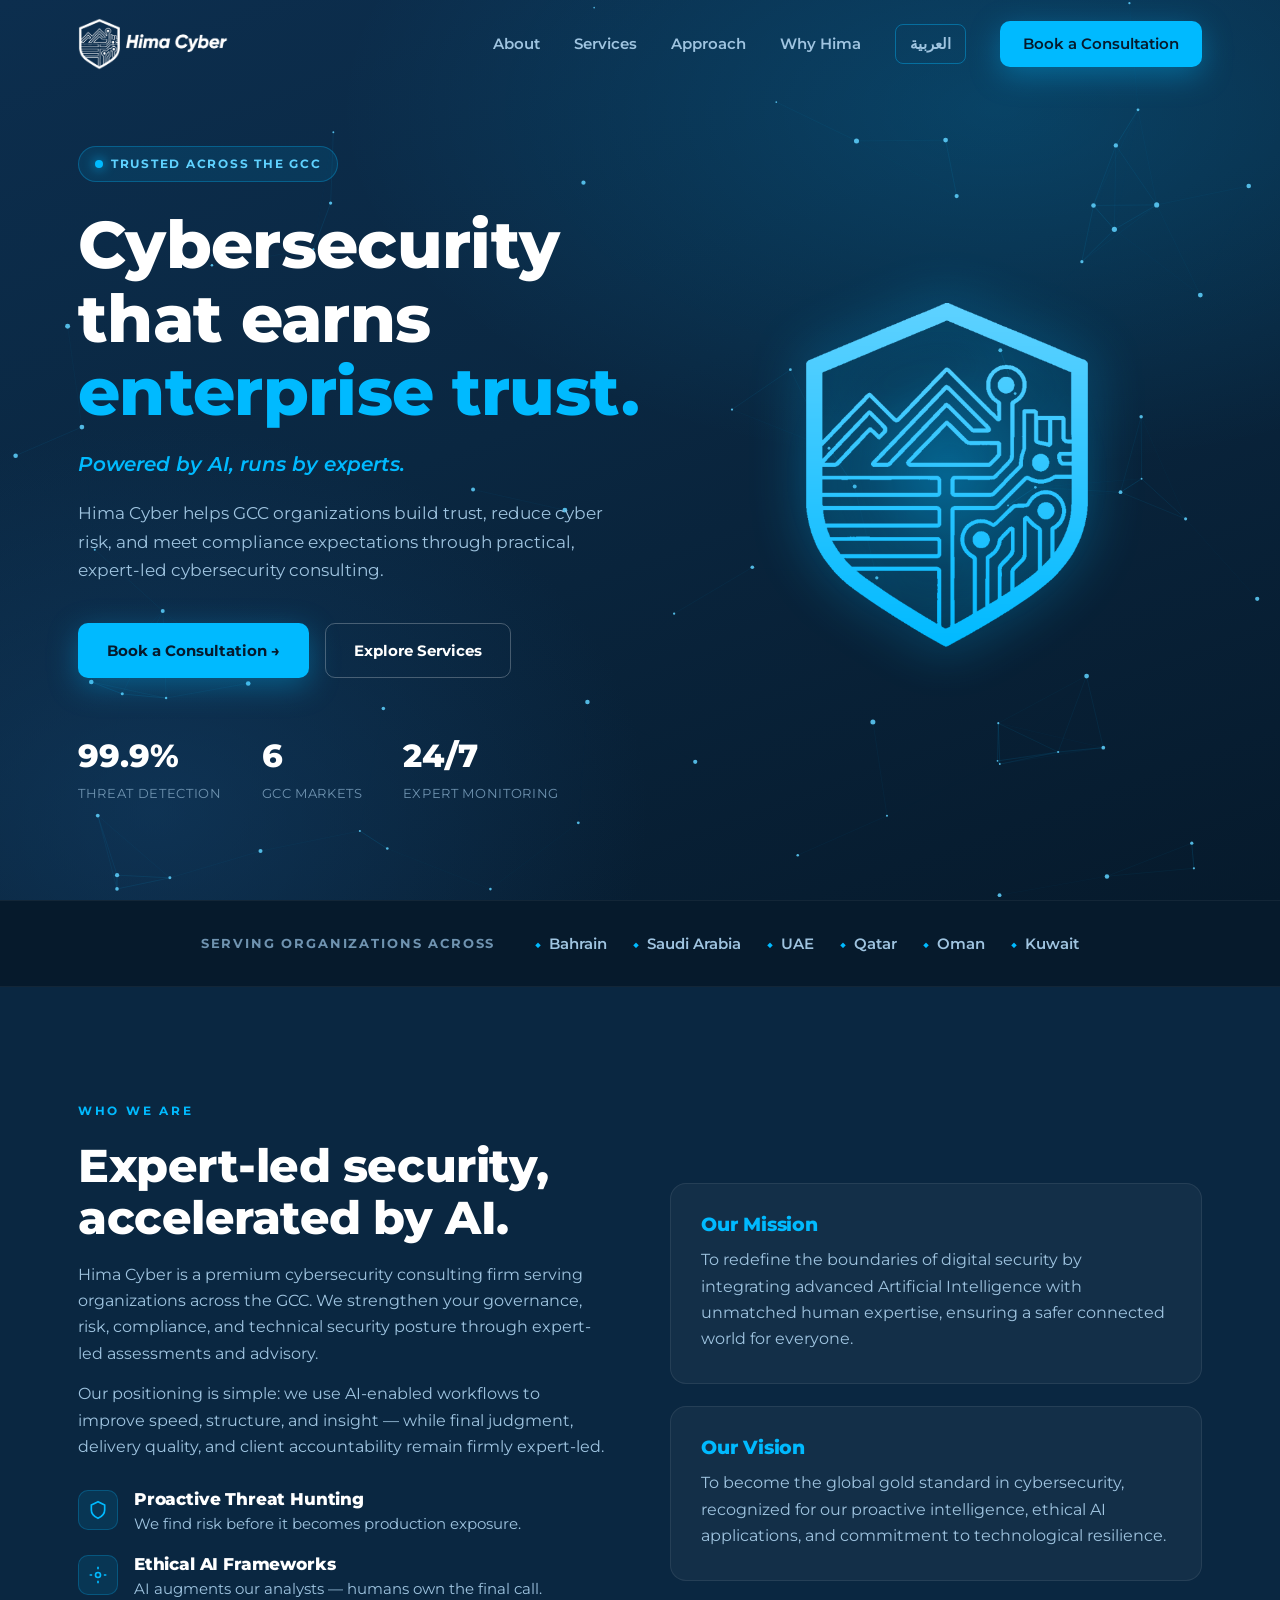
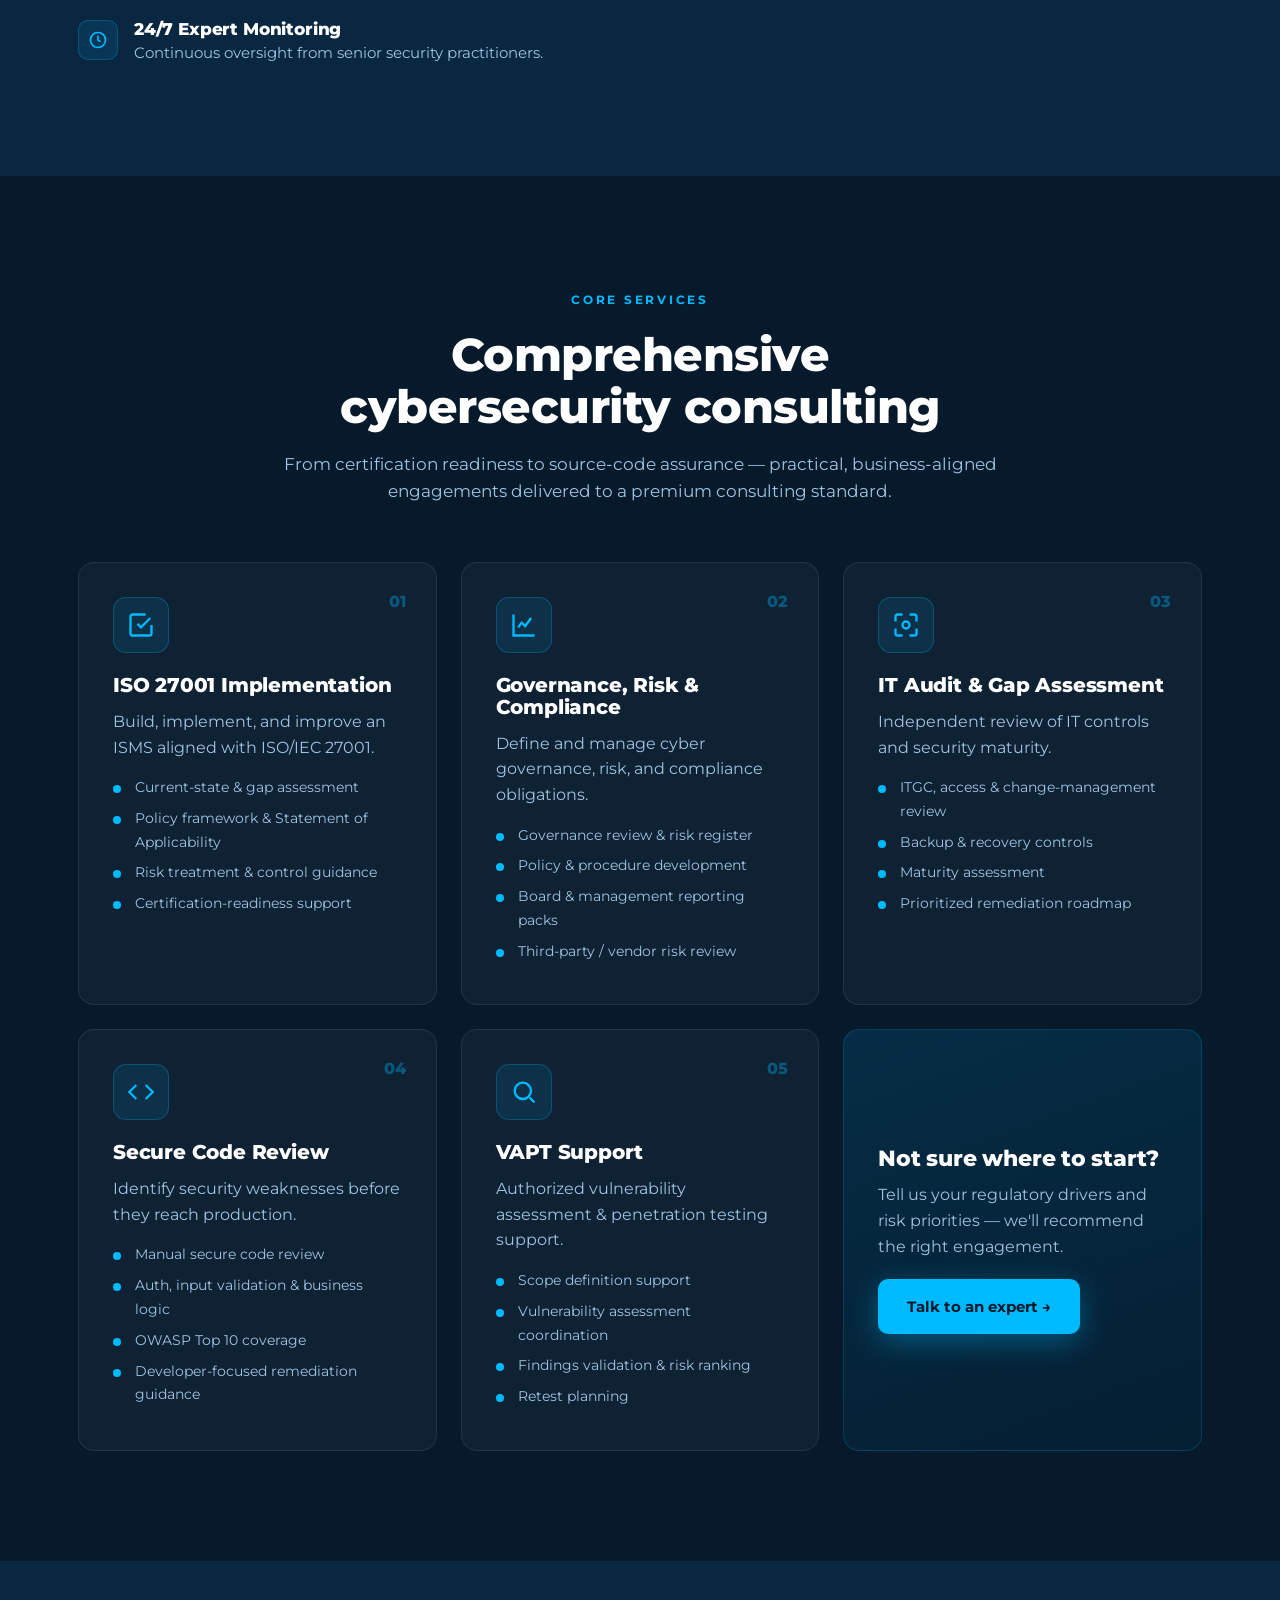
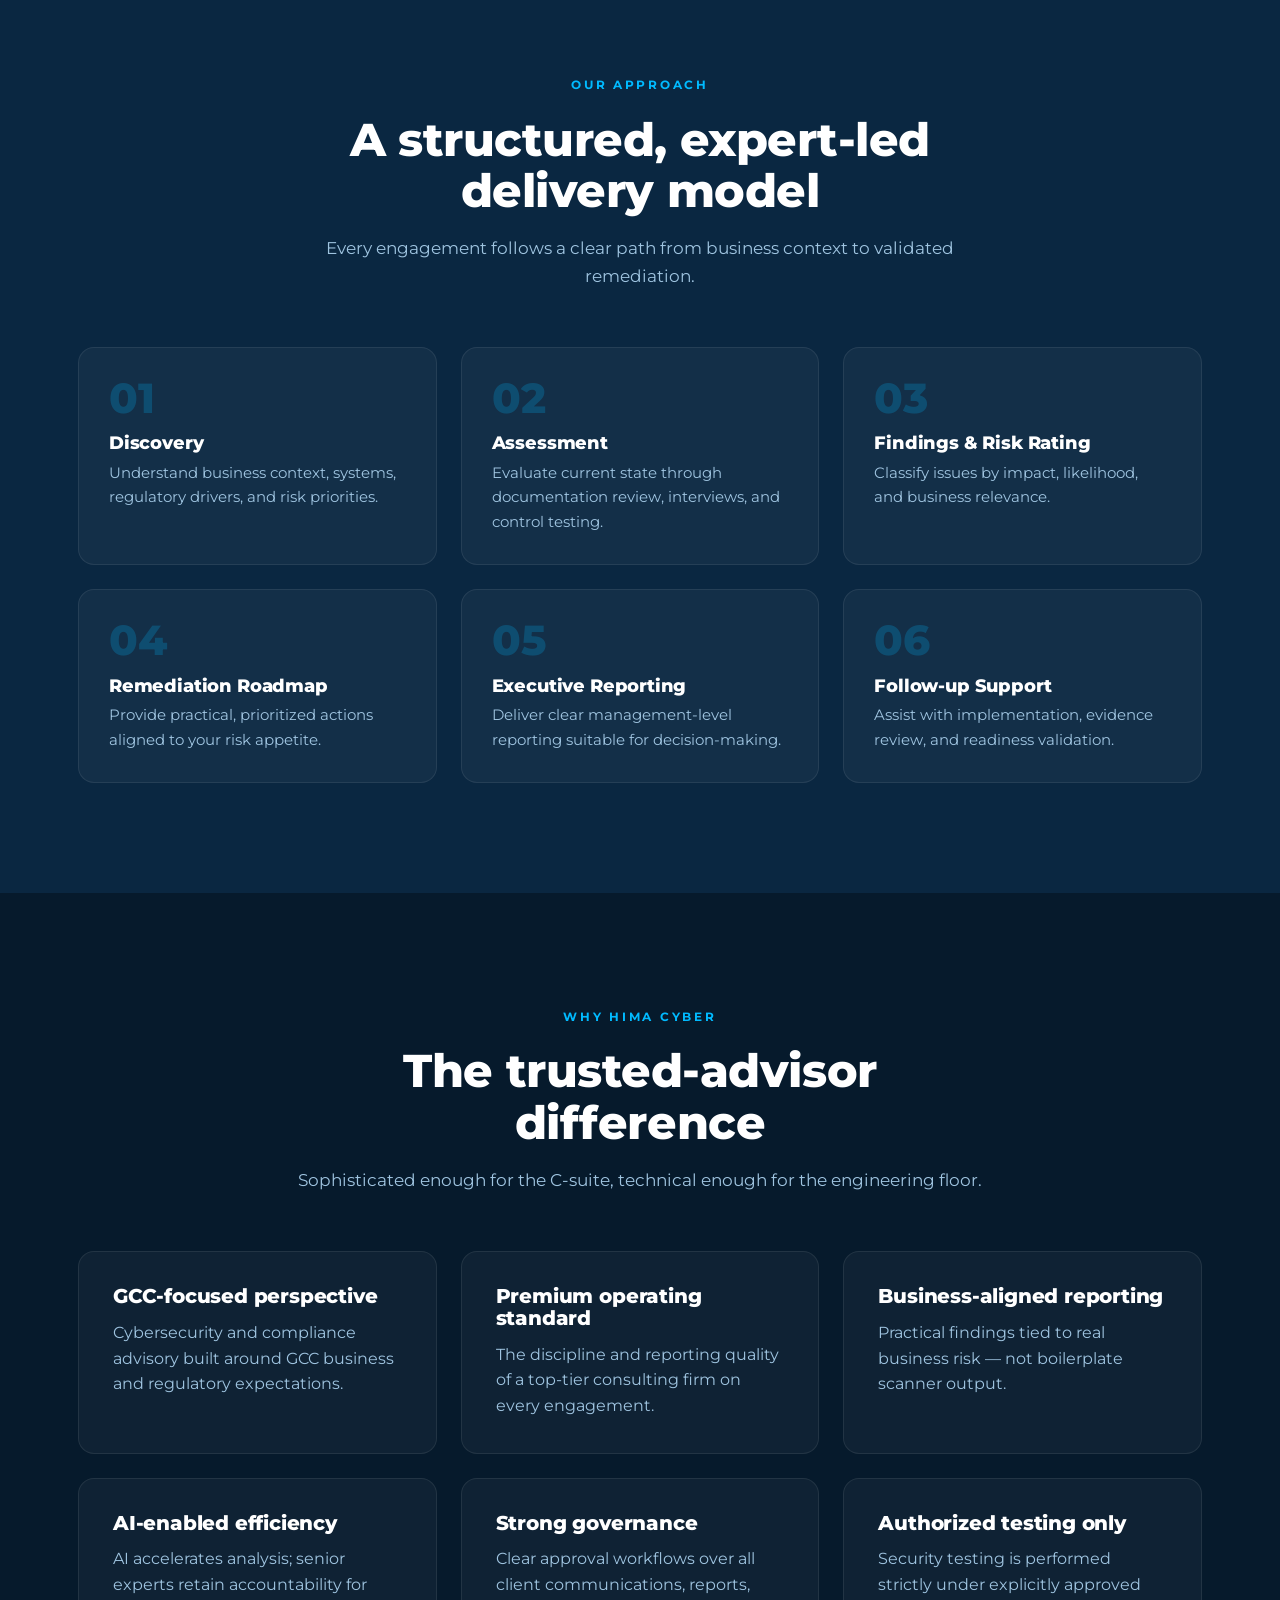
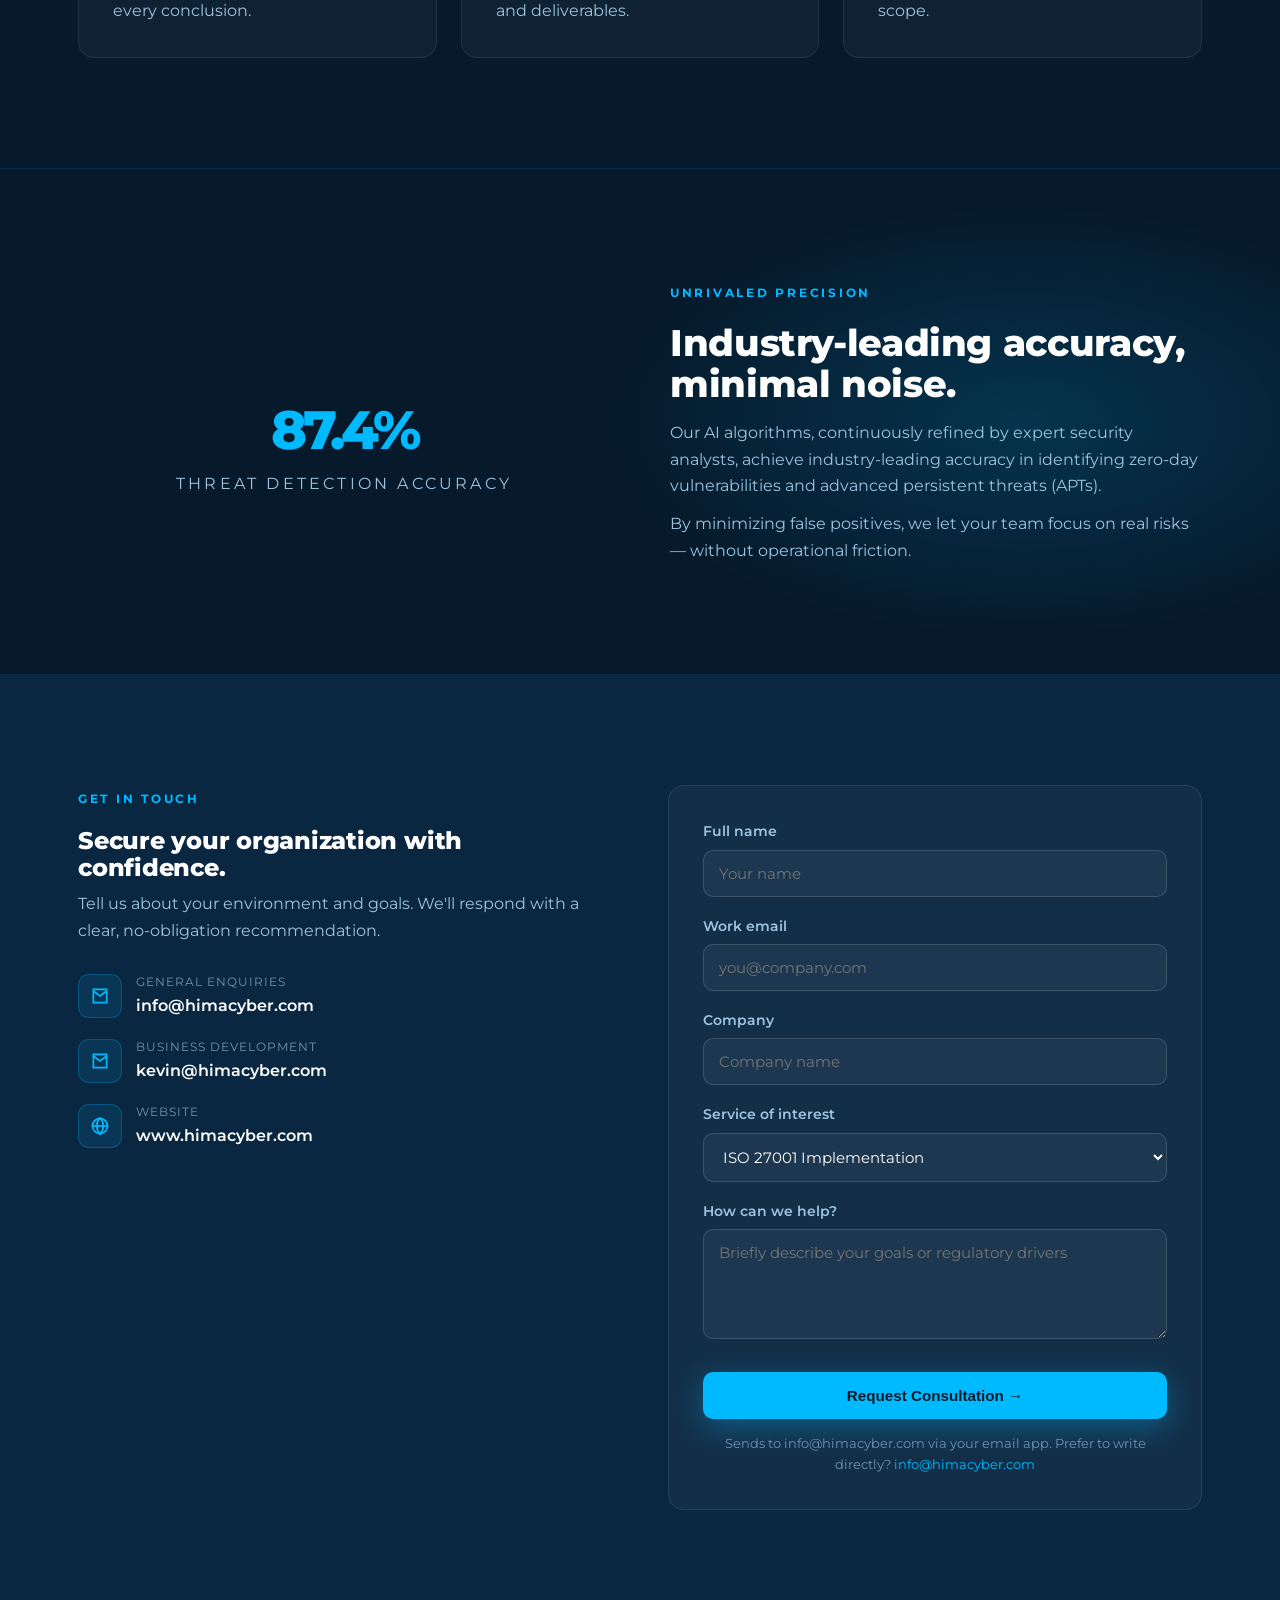
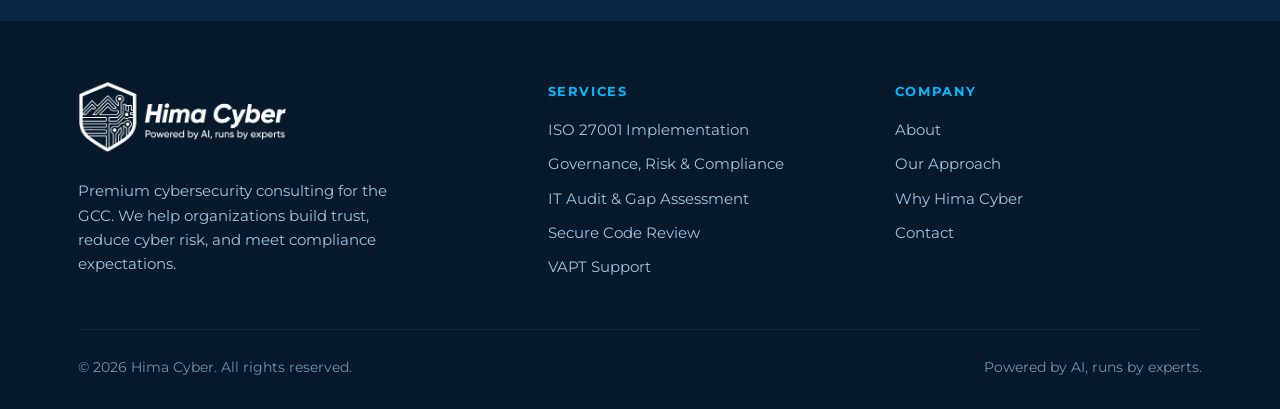
==== commit 33177452: "Fix washed-out text on nav Book a Consultation button The .nav__links a colour rule overrode .btn--p" ====
--- a/index.html
+++ b/index.html
@@ -12,7 +12,7 @@
   <link rel="preconnect" href="https://fonts.googleapis.com" />
   <link rel="preconnect" href="https://fonts.gstatic.com" crossorigin />
   <link href="https://fonts.googleapis.com/css2?family=Montserrat:ital,wght@0,400;0,500;0,600;0,700;0,800;1,600;1,800&display=swap" rel="stylesheet" />
-  <link rel="stylesheet" href="styles.css" />
+  <link rel="stylesheet" href="styles.css?v=3" />
 </head>
 <body>
 
--- a/styles.css
+++ b/styles.css
@@ -96,6 +96,10 @@
 .nav__links a { font-size: 0.92rem; font-weight: 600; color: var(--muted); transition: color .2s; }
 .nav__links a:hover { color: var(--white); }
 .nav__links .btn { padding: 10px 22px; }
+/* keep the nav booking button's dark text (match hero/form CTAs); the
+   .nav__links a colour rule would otherwise wash it out to muted blue */
+.nav__links .btn--primary,
+.nav__links .btn--primary:hover { color: var(--navy-900); }
 .nav__toggle { display: none; background: none; border: none; cursor: pointer; flex-direction: column; gap: 5px; }
 .nav__toggle span { width: 26px; height: 2.5px; background: var(--white); border-radius: 2px; transition: .3s; }
 
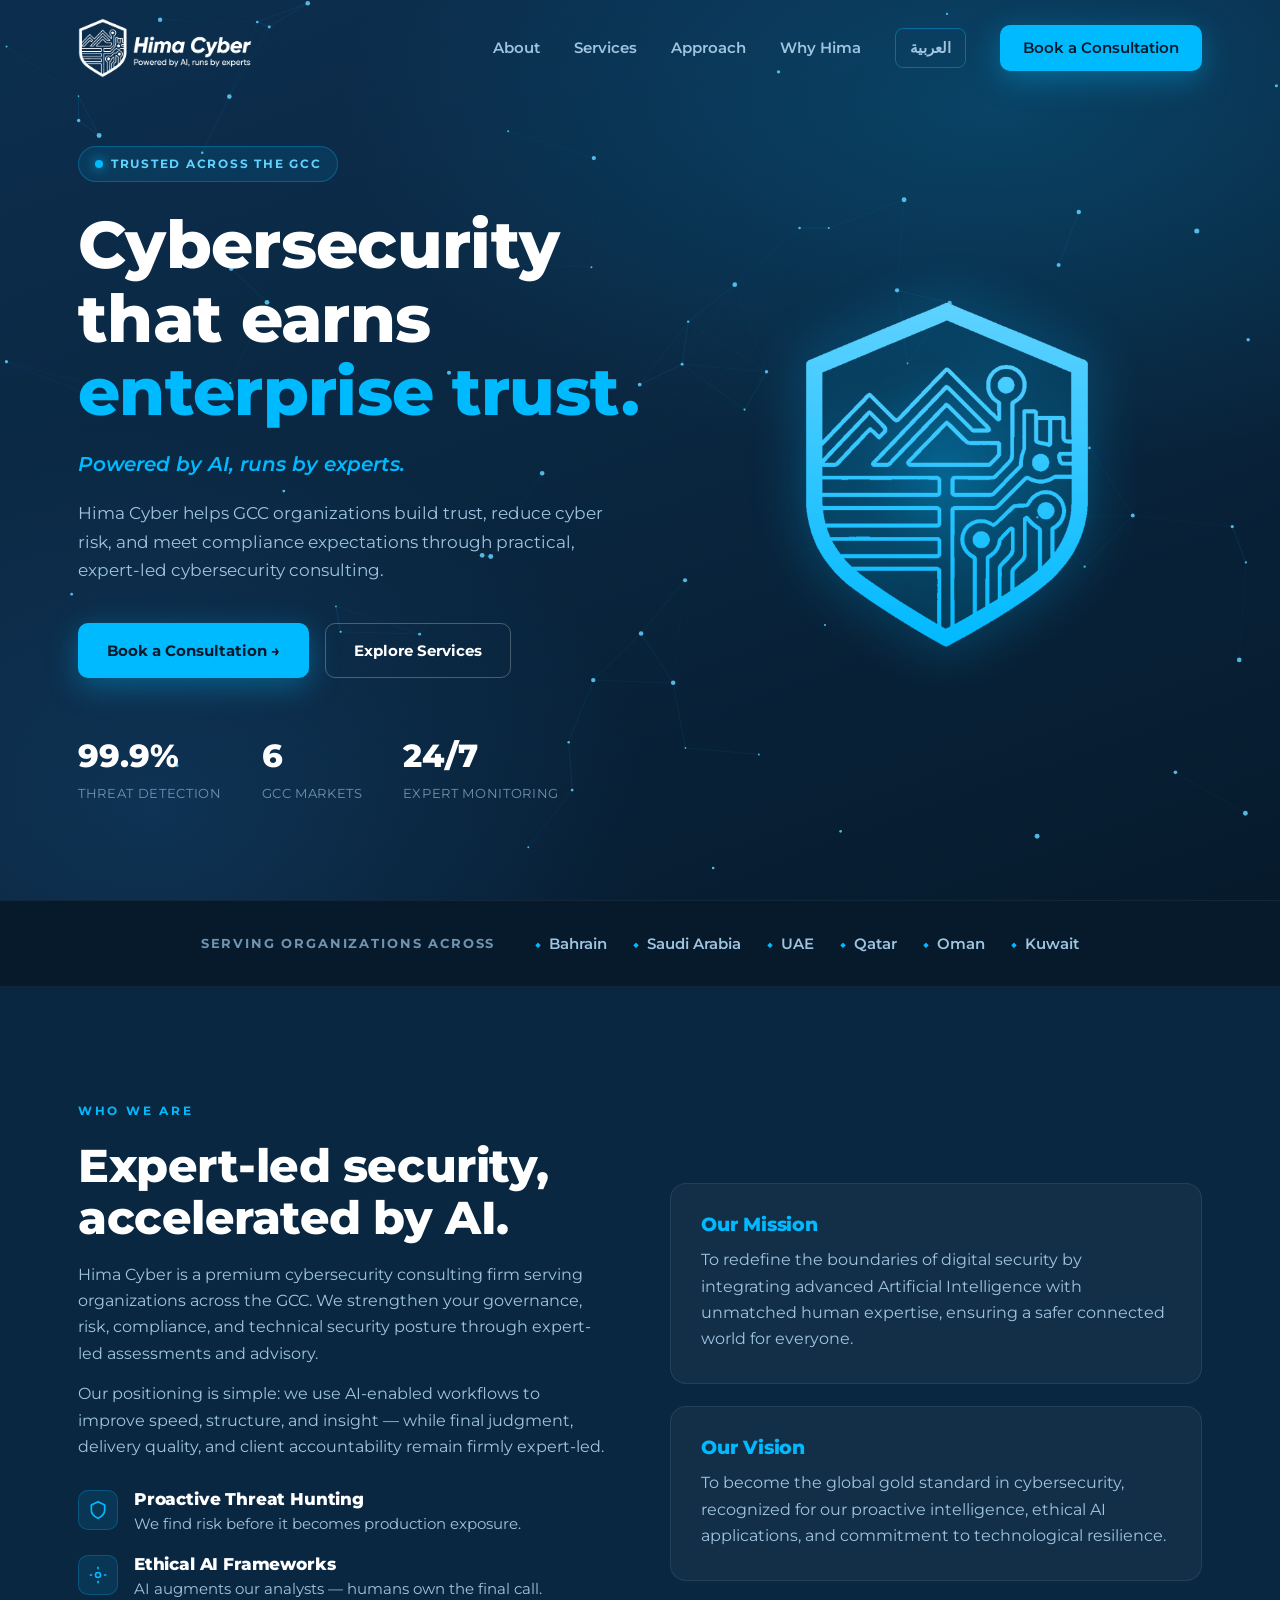
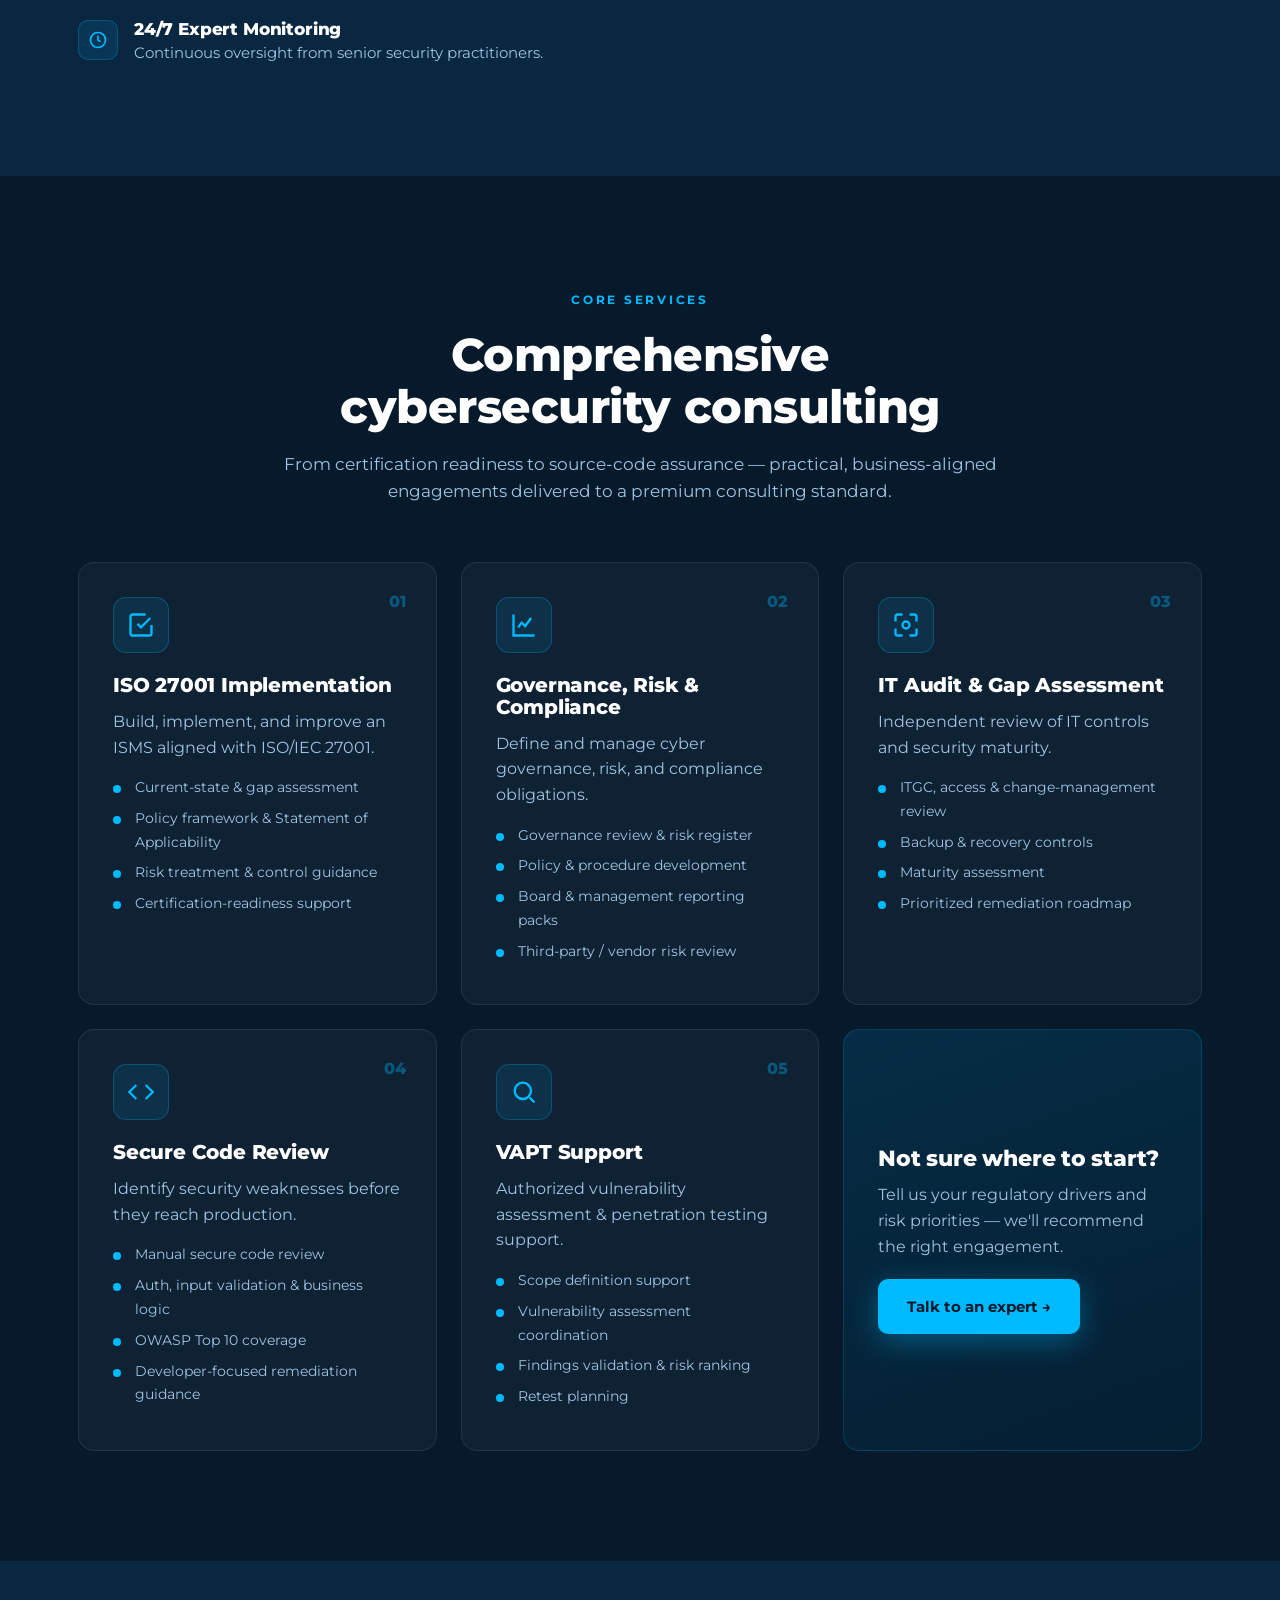
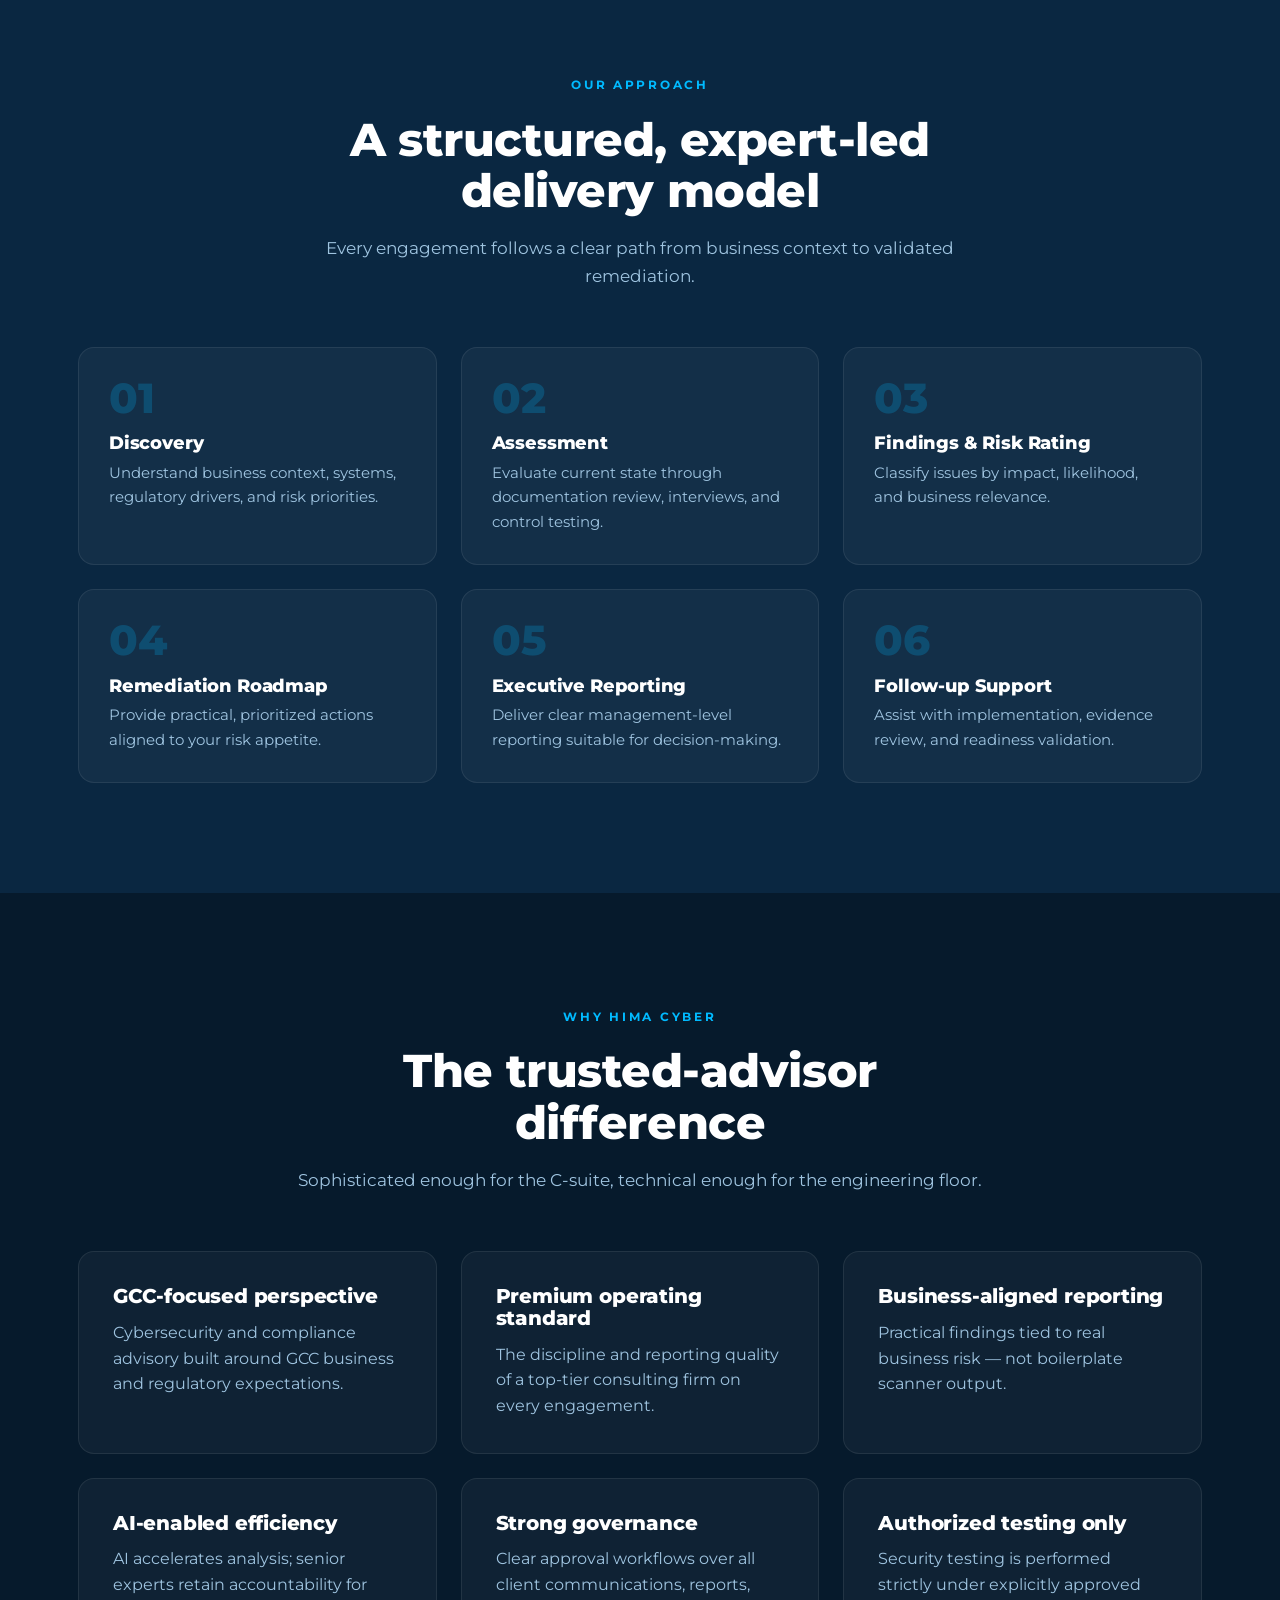
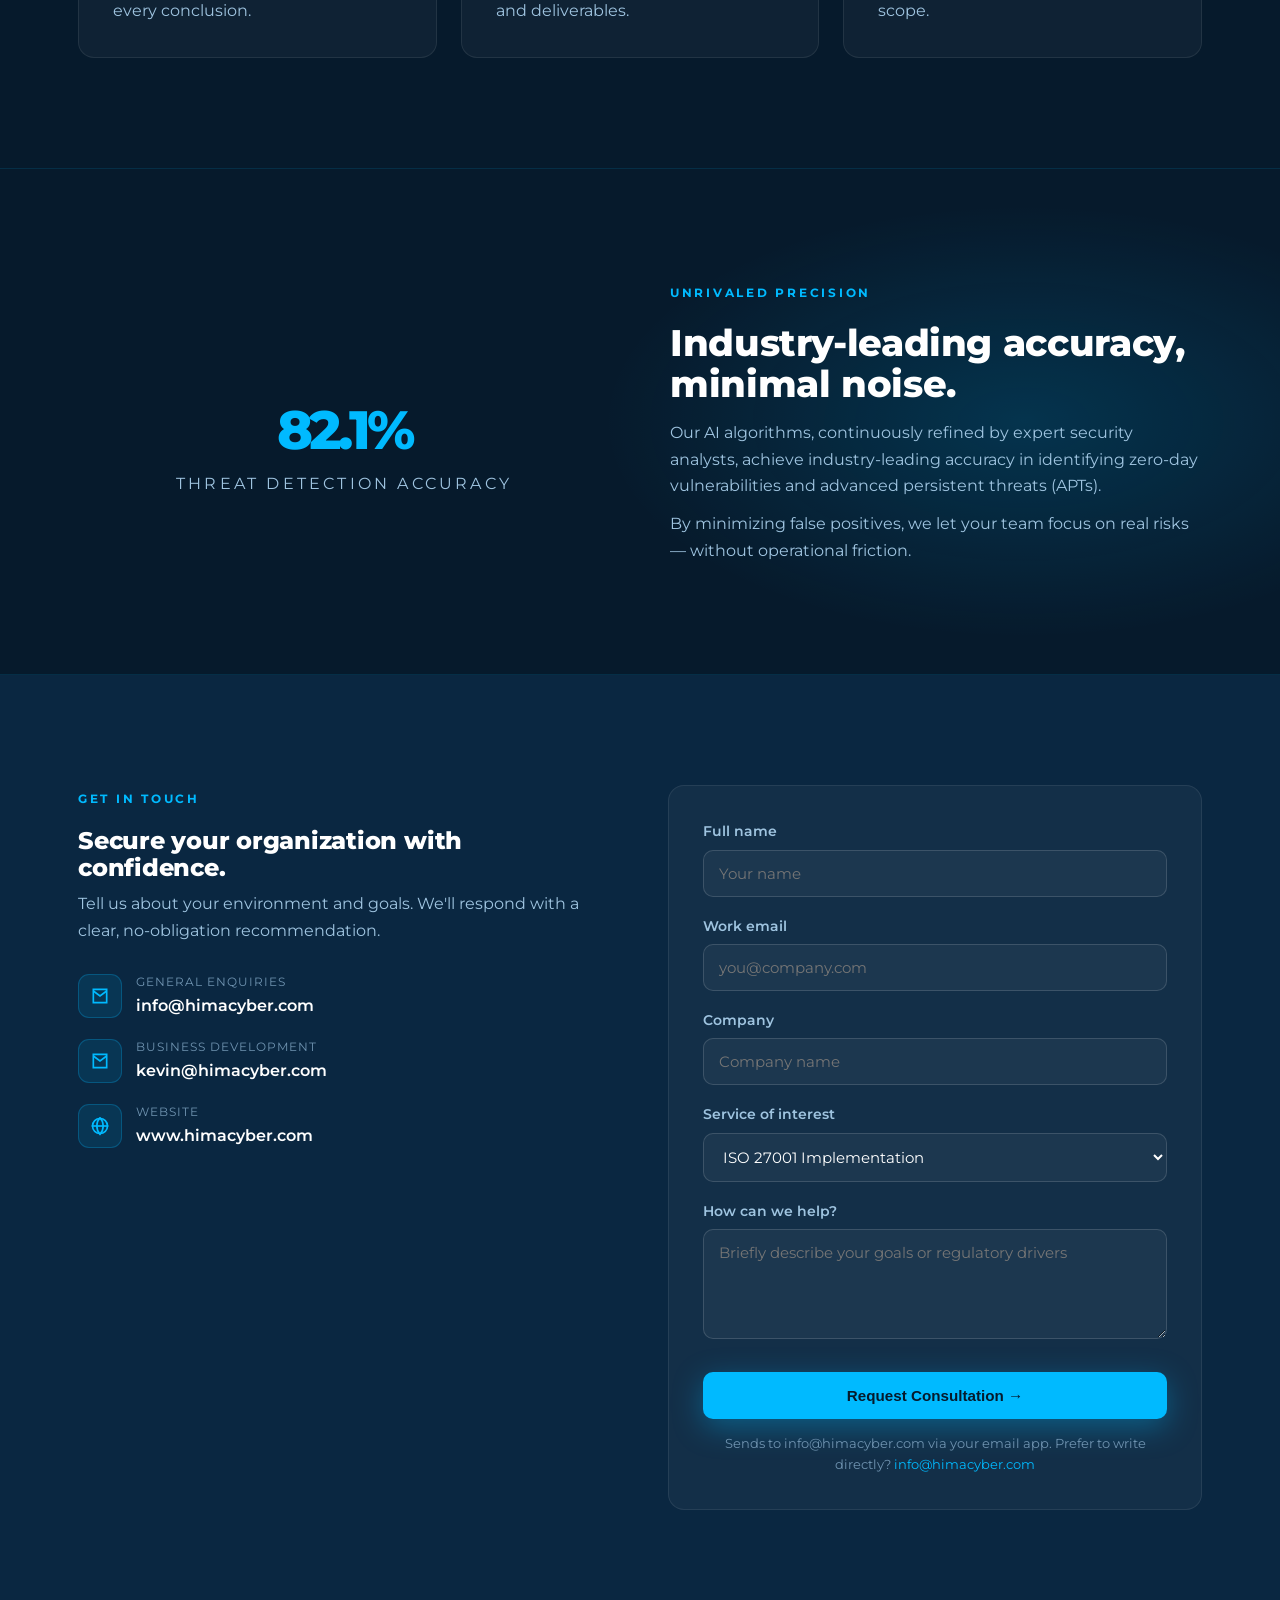
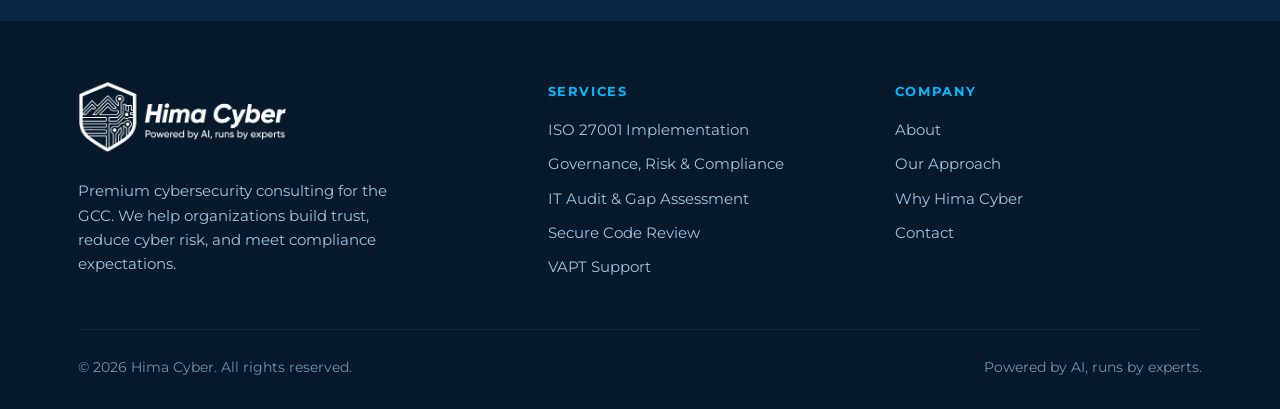
==== commit 7e4c4a84: "Restore slogan in nav logo The nav used the compact lockup (hima-logo-nav.png) whose tagline was mas" ====
--- a/index.html
+++ b/index.html
@@ -12,7 +12,7 @@
   <link rel="preconnect" href="https://fonts.googleapis.com" />
   <link rel="preconnect" href="https://fonts.gstatic.com" crossorigin />
   <link href="https://fonts.googleapis.com/css2?family=Montserrat:ital,wght@0,400;0,500;0,600;0,700;0,800;1,600;1,800&display=swap" rel="stylesheet" />
-  <link rel="stylesheet" href="styles.css?v=3" />
+  <link rel="stylesheet" href="styles.css?v=4" />
 </head>
 <body>
 
@@ -20,7 +20,7 @@
   <header class="nav" id="nav">
     <div class="container nav__inner">
       <a href="#home" class="nav__logo" aria-label="Hima Cyber home">
-        <img src="assets/hima-logo-nav.png?v=2" alt="Hima Cyber" />
+        <img src="assets/hima-logo-full.png?v=3" alt="Hima Cyber — Powered by AI, runs by experts" />
       </a>
       <nav class="nav__links" id="navLinks">
         <a href="#about">About</a>
--- a/styles.css
+++ b/styles.css
@@ -89,9 +89,9 @@
   padding: 12px 0;
 }
 .nav__inner { display: flex; align-items: center; justify-content: space-between; }
-.nav__logo img { height: 52px; width: auto; display: block; }
-.nav.scrolled .nav__logo img { height: 44px; }
-@media (max-width: 560px) { .nav__logo img { height: 44px; } }
+.nav__logo img { height: 60px; width: auto; display: block; }
+.nav.scrolled .nav__logo img { height: 52px; }
+@media (max-width: 560px) { .nav__logo img { height: 50px; } }
 .nav__links { display: flex; align-items: center; gap: 34px; }
 .nav__links a { font-size: 0.92rem; font-weight: 600; color: var(--muted); transition: color .2s; }
 .nav__links a:hover { color: var(--white); }
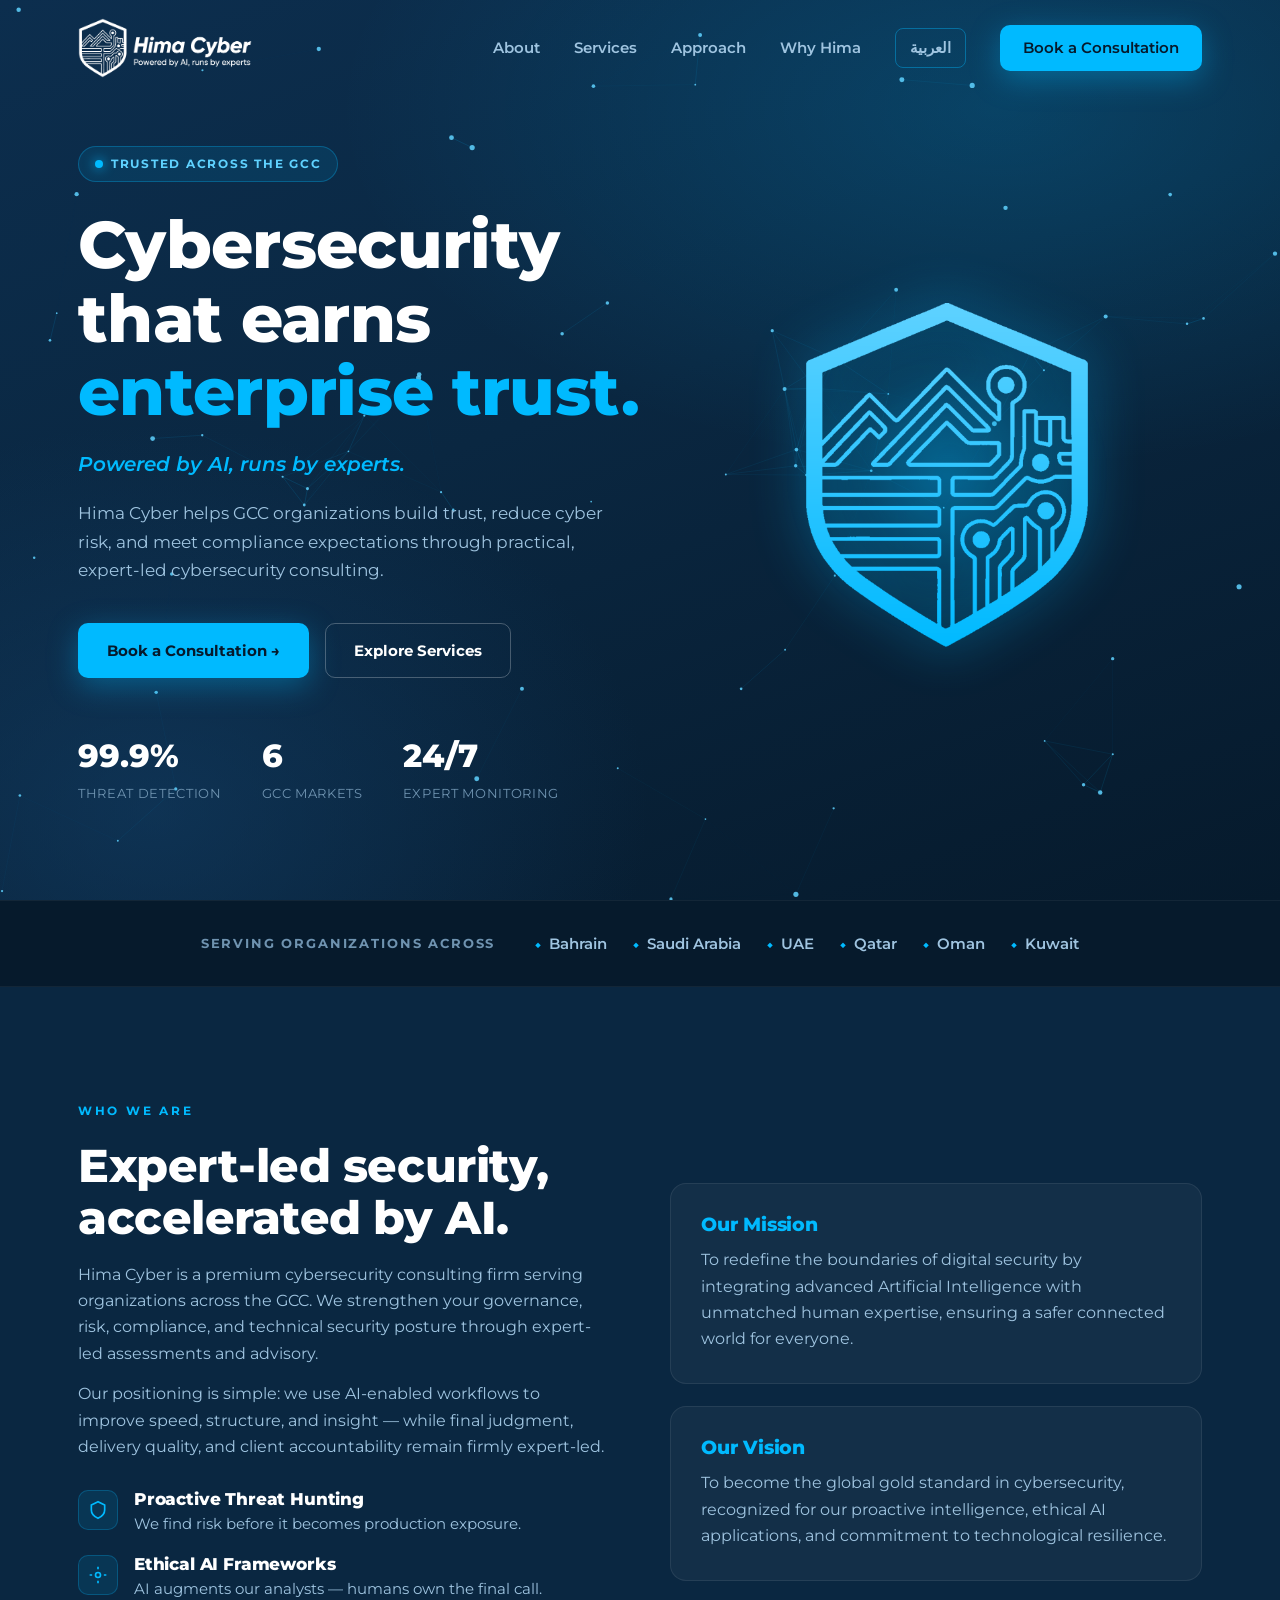
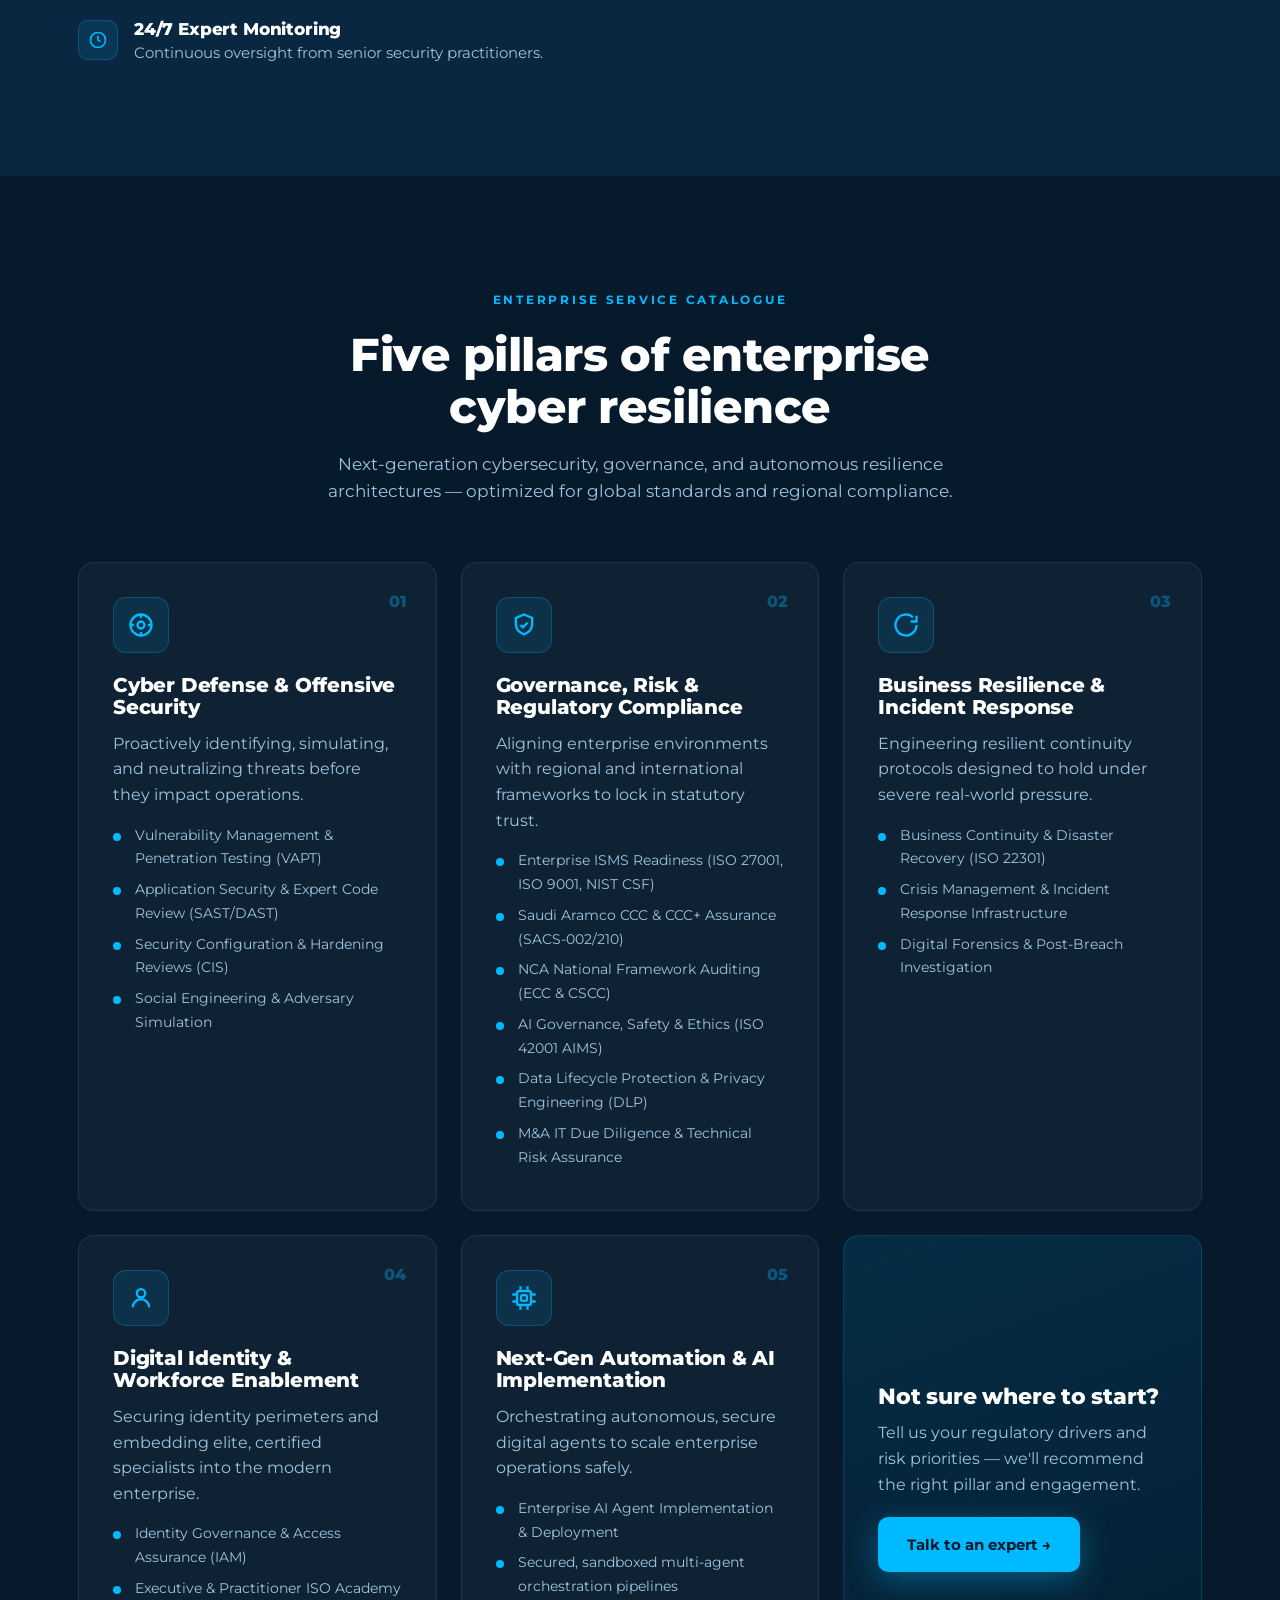
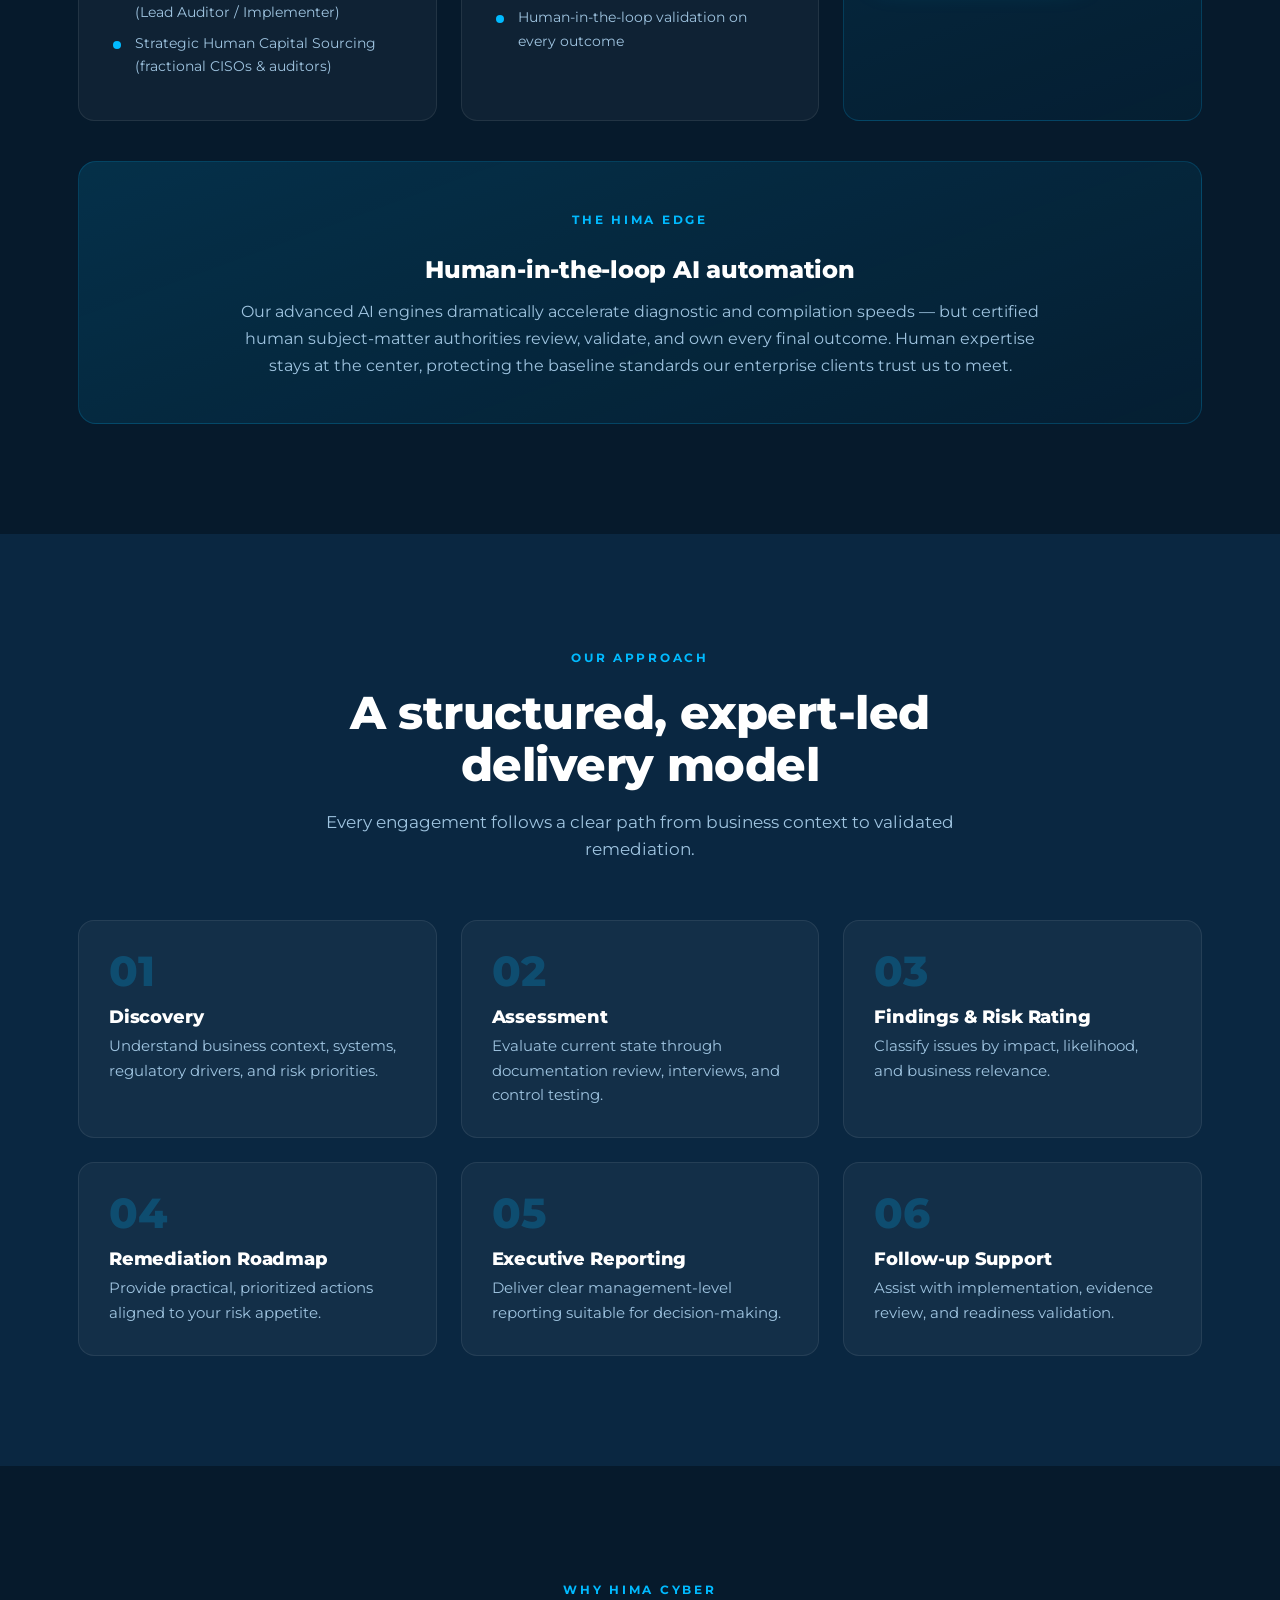
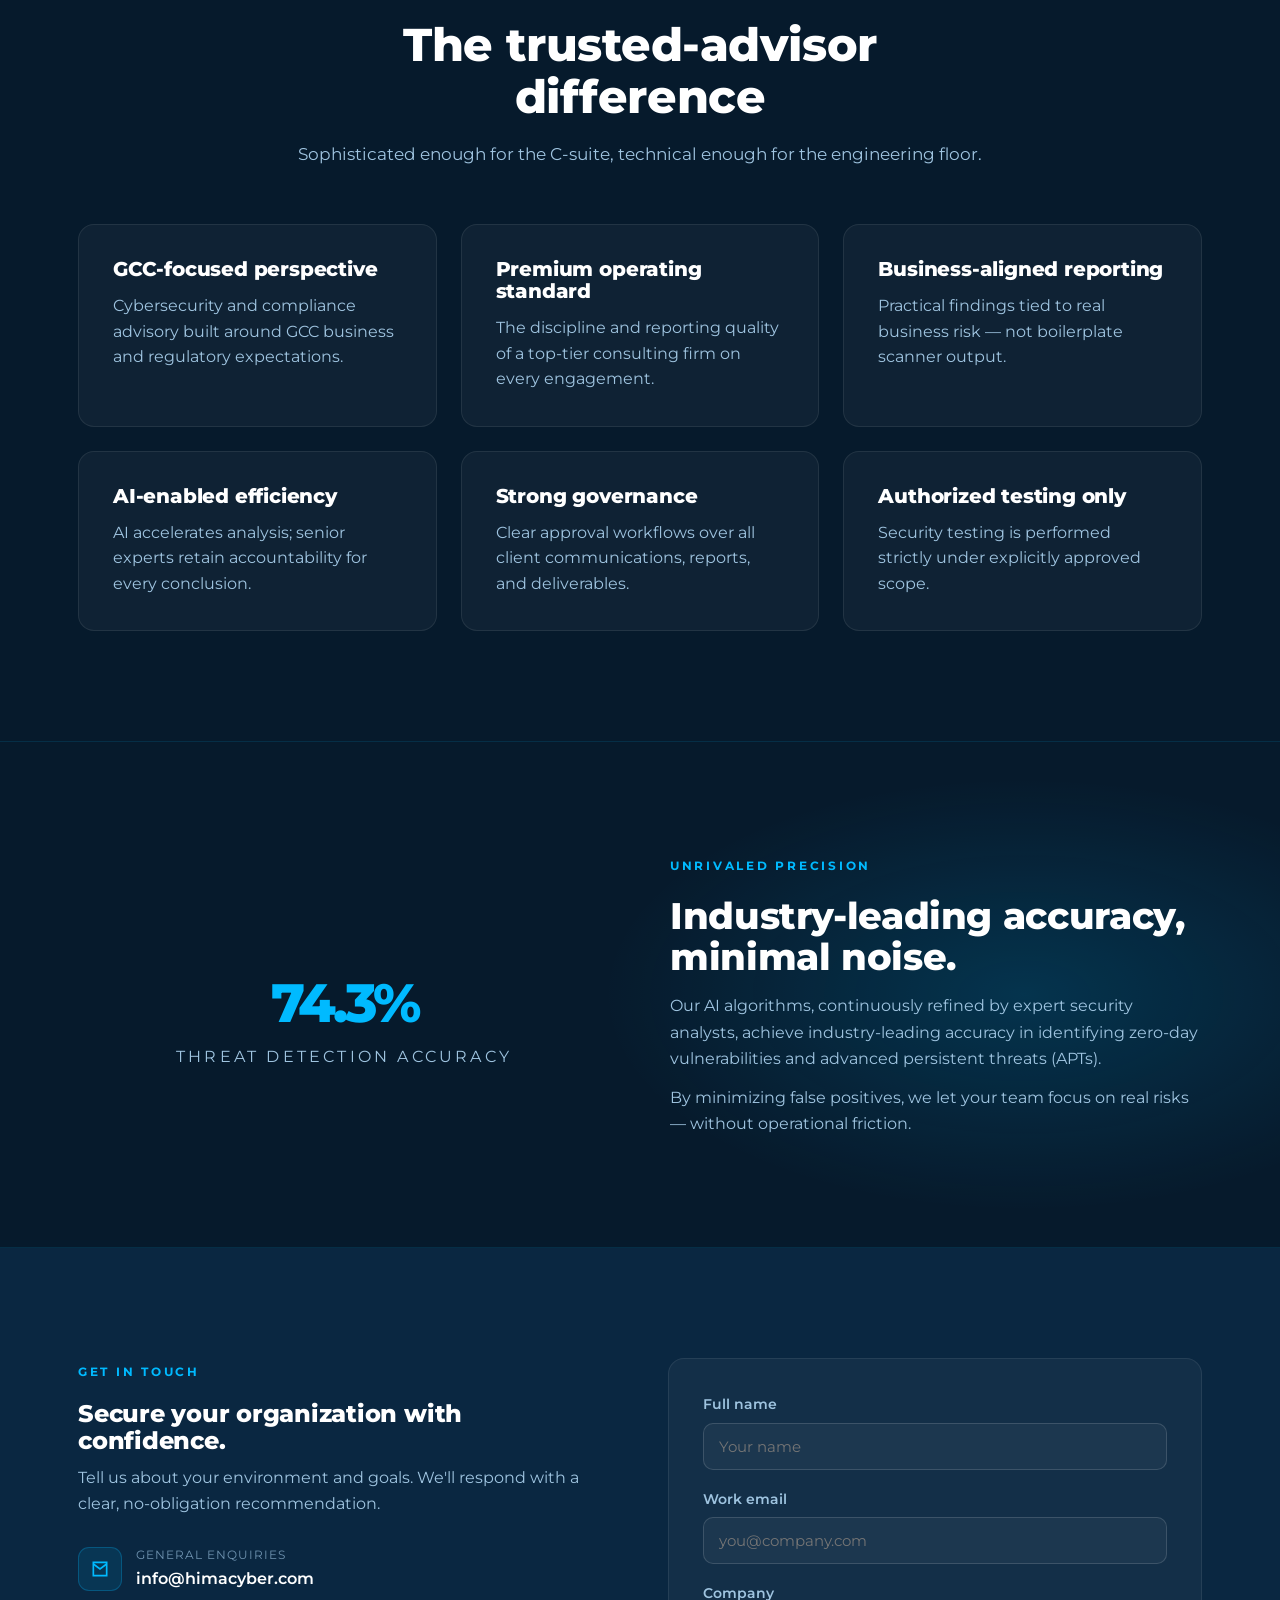
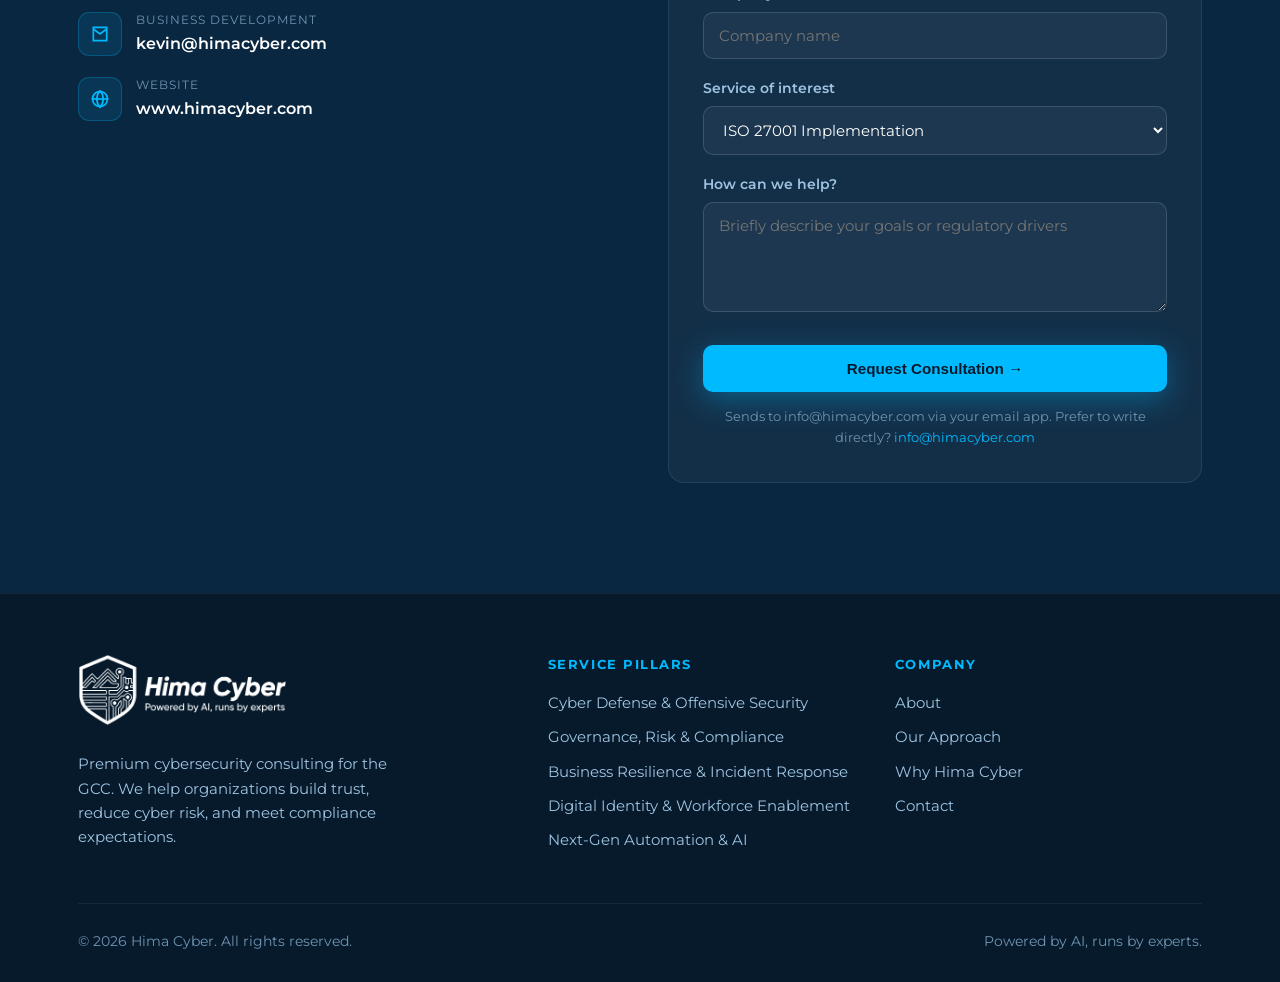
==== commit 4c8121d8: "Update service catalogue to 5-pillar enterprise structure Replace the 5 standalone service cards wit" ====
--- a/index.html
+++ b/index.html
@@ -12,7 +12,7 @@
   <link rel="preconnect" href="https://fonts.googleapis.com" />
   <link rel="preconnect" href="https://fonts.gstatic.com" crossorigin />
   <link href="https://fonts.googleapis.com/css2?family=Montserrat:ital,wght@0,400;0,500;0,600;0,700;0,800;1,600;1,800&display=swap" rel="stylesheet" />
-  <link rel="stylesheet" href="styles.css?v=4" />
+  <link rel="stylesheet" href="styles.css?v=5" />
 </head>
 <body>
 
@@ -120,76 +120,80 @@
   <section class="section section--alt" id="services">
     <div class="container">
       <div class="section-head center reveal">
-        <span class="eyebrow">Core Services</span>
-        <h2>Comprehensive cybersecurity consulting</h2>
-        <p>From certification readiness to source-code assurance — practical, business-aligned engagements delivered to a premium consulting standard.</p>
+        <span class="eyebrow">Enterprise Service Catalogue</span>
+        <h2>Five pillars of enterprise cyber resilience</h2>
+        <p>Next-generation cybersecurity, governance, and autonomous resilience architectures — optimized for global standards and regional compliance.</p>
       </div>
       <div class="grid grid--3">
         <article class="card reveal">
           <span class="card__num">01</span>
-          <div class="card__icon"><svg viewBox="0 0 24 24" fill="none" stroke-width="2"><path d="M9 11l3 3 8-8"/><path d="M21 12v7a2 2 0 0 1-2 2H5a2 2 0 0 1-2-2V5a2 2 0 0 1 2-2h11"/></svg></div>
-          <h3>ISO 27001 Implementation</h3>
-          <p>Build, implement, and improve an ISMS aligned with ISO/IEC 27001.</p>
-          <ul>
-            <li>Current-state &amp; gap assessment</li>
-            <li>Policy framework &amp; Statement of Applicability</li>
-            <li>Risk treatment &amp; control guidance</li>
-            <li>Certification-readiness support</li>
+          <div class="card__icon"><svg viewBox="0 0 24 24" fill="none" stroke-width="2"><circle cx="12" cy="12" r="9"/><circle cx="12" cy="12" r="3"/><path d="M12 3v3M12 18v3M3 12h3M18 12h3"/></svg></div>
+          <h3>Cyber Defense &amp; Offensive Security</h3>
+          <p>Proactively identifying, simulating, and neutralizing threats before they impact operations.</p>
+          <ul>
+            <li>Vulnerability Management &amp; Penetration Testing (VAPT)</li>
+            <li>Application Security &amp; Expert Code Review (SAST/DAST)</li>
+            <li>Security Configuration &amp; Hardening Reviews (CIS)</li>
+            <li>Social Engineering &amp; Adversary Simulation</li>
           </ul>
         </article>
         <article class="card reveal">
           <span class="card__num">02</span>
-          <div class="card__icon"><svg viewBox="0 0 24 24" fill="none" stroke-width="2"><path d="M3 3v18h18"/><path d="M7 14l3-4 3 3 5-7"/></svg></div>
-          <h3>Governance, Risk &amp; Compliance</h3>
-          <p>Define and manage cyber governance, risk, and compliance obligations.</p>
-          <ul>
-            <li>Governance review &amp; risk register</li>
-            <li>Policy &amp; procedure development</li>
-            <li>Board &amp; management reporting packs</li>
-            <li>Third-party / vendor risk review</li>
+          <div class="card__icon"><svg viewBox="0 0 24 24" fill="none" stroke-width="2"><path d="M12 3l7 3v5c0 4.5-3 7.6-7 9-4-1.4-7-4.5-7-9V6z"/><path d="M9 12l2 2 4-4"/></svg></div>
+          <h3>Governance, Risk &amp; Regulatory Compliance</h3>
+          <p>Aligning enterprise environments with regional and international frameworks to lock in statutory trust.</p>
+          <ul>
+            <li>Enterprise ISMS Readiness (ISO 27001, ISO 9001, NIST CSF)</li>
+            <li>Saudi Aramco CCC &amp; CCC+ Assurance (SACS-002/210)</li>
+            <li>NCA National Framework Auditing (ECC &amp; CSCC)</li>
+            <li>AI Governance, Safety &amp; Ethics (ISO 42001 AIMS)</li>
+            <li>Data Lifecycle Protection &amp; Privacy Engineering (DLP)</li>
+            <li>M&amp;A IT Due Diligence &amp; Technical Risk Assurance</li>
           </ul>
         </article>
         <article class="card reveal">
           <span class="card__num">03</span>
-          <div class="card__icon"><svg viewBox="0 0 24 24" fill="none" stroke-width="2"><path d="M9 3H5a2 2 0 0 0-2 2v4M15 3h4a2 2 0 0 1 2 2v4M9 21H5a2 2 0 0 1-2-2v-4M15 21h4a2 2 0 0 0 2-2v-4"/><circle cx="12" cy="12" r="3"/></svg></div>
-          <h3>IT Audit &amp; Gap Assessment</h3>
-          <p>Independent review of IT controls and security maturity.</p>
-          <ul>
-            <li>ITGC, access &amp; change-management review</li>
-            <li>Backup &amp; recovery controls</li>
-            <li>Maturity assessment</li>
-            <li>Prioritized remediation roadmap</li>
+          <div class="card__icon"><svg viewBox="0 0 24 24" fill="none" stroke-width="2"><path d="M21 12a9 9 0 1 1-3-6.7"/><path d="M21 4v5h-5"/></svg></div>
+          <h3>Business Resilience &amp; Incident Response</h3>
+          <p>Engineering resilient continuity protocols designed to hold under severe real-world pressure.</p>
+          <ul>
+            <li>Business Continuity &amp; Disaster Recovery (ISO 22301)</li>
+            <li>Crisis Management &amp; Incident Response Infrastructure</li>
+            <li>Digital Forensics &amp; Post-Breach Investigation</li>
           </ul>
         </article>
         <article class="card reveal">
           <span class="card__num">04</span>
-          <div class="card__icon"><svg viewBox="0 0 24 24" fill="none" stroke-width="2"><path d="M16 18l6-6-6-6M8 6l-6 6 6 6"/></svg></div>
-          <h3>Secure Code Review</h3>
-          <p>Identify security weaknesses before they reach production.</p>
-          <ul>
-            <li>Manual secure code review</li>
-            <li>Auth, input validation &amp; business logic</li>
-            <li>OWASP Top 10 coverage</li>
-            <li>Developer-focused remediation guidance</li>
+          <div class="card__icon"><svg viewBox="0 0 24 24" fill="none" stroke-width="2"><circle cx="12" cy="8" r="3.6"/><path d="M5 20a7 7 0 0 1 14 0"/></svg></div>
+          <h3>Digital Identity &amp; Workforce Enablement</h3>
+          <p>Securing identity perimeters and embedding elite, certified specialists into the modern enterprise.</p>
+          <ul>
+            <li>Identity Governance &amp; Access Assurance (IAM)</li>
+            <li>Executive &amp; Practitioner ISO Academy (Lead Auditor / Implementer)</li>
+            <li>Strategic Human Capital Sourcing (fractional CISOs &amp; auditors)</li>
           </ul>
         </article>
         <article class="card reveal">
           <span class="card__num">05</span>
-          <div class="card__icon"><svg viewBox="0 0 24 24" fill="none" stroke-width="2"><circle cx="11" cy="11" r="7"/><path d="M21 21l-4.3-4.3"/></svg></div>
-          <h3>VAPT Support</h3>
-          <p>Authorized vulnerability assessment &amp; penetration testing support.</p>
-          <ul>
-            <li>Scope definition support</li>
-            <li>Vulnerability assessment coordination</li>
-            <li>Findings validation &amp; risk ranking</li>
-            <li>Retest planning</li>
+          <div class="card__icon"><svg viewBox="0 0 24 24" fill="none" stroke-width="2"><rect x="6" y="6" width="12" height="12" rx="2"/><rect x="9.5" y="9.5" width="5" height="5" rx="1"/><path d="M9 2v3M15 2v3M9 19v3M15 19v3M2 9h3M2 15h3M19 9h3M19 15h3"/></svg></div>
+          <h3>Next-Gen Automation &amp; AI Implementation</h3>
+          <p>Orchestrating autonomous, secure digital agents to scale enterprise operations safely.</p>
+          <ul>
+            <li>Enterprise AI Agent Implementation &amp; Deployment</li>
+            <li>Secured, sandboxed multi-agent orchestration pipelines</li>
+            <li>Human-in-the-loop validation on every outcome</li>
           </ul>
         </article>
         <article class="card reveal" style="display:flex;flex-direction:column;justify-content:center;background:linear-gradient(160deg,rgba(0,186,255,.12),rgba(0,186,255,.03));border-color:var(--card-border)">
           <h3 style="font-size:1.35rem">Not sure where to start?</h3>
-          <p>Tell us your regulatory drivers and risk priorities — we'll recommend the right engagement.</p>
+          <p>Tell us your regulatory drivers and risk priorities — we'll recommend the right pillar and engagement.</p>
           <a href="#contact" class="btn btn--primary" style="margin-top:20px;align-self:flex-start;">Talk to an expert →</a>
         </article>
+      </div>
+      <div class="edge reveal">
+        <span class="eyebrow">The Hima Edge</span>
+        <h3>Human-in-the-loop AI automation</h3>
+        <p>Our advanced AI engines dramatically accelerate diagnostic and compilation speeds — but certified human subject-matter authorities review, validate, and own every final outcome. Human expertise stays at the center, protecting the baseline standards our enterprise clients trust us to meet.</p>
       </div>
     </div>
   </section>
@@ -302,12 +306,12 @@
           <p>Premium cybersecurity consulting for the GCC. We help organizations build trust, reduce cyber risk, and meet compliance expectations.</p>
         </div>
         <div class="footer__col">
-          <h5>Services</h5>
-          <a href="#services">ISO 27001 Implementation</a>
+          <h5>Service Pillars</h5>
+          <a href="#services">Cyber Defense &amp; Offensive Security</a>
           <a href="#services">Governance, Risk &amp; Compliance</a>
-          <a href="#services">IT Audit &amp; Gap Assessment</a>
-          <a href="#services">Secure Code Review</a>
-          <a href="#services">VAPT Support</a>
+          <a href="#services">Business Resilience &amp; Incident Response</a>
+          <a href="#services">Digital Identity &amp; Workforce Enablement</a>
+          <a href="#services">Next-Gen Automation &amp; AI</a>
         </div>
         <div class="footer__col">
           <h5>Company</h5>
--- a/styles.css
+++ b/styles.css
@@ -242,6 +242,19 @@
 .card ul li { color: var(--muted); font-size: 0.9rem; padding-left: 22px; position: relative; margin-bottom: 7px; }
 .card ul li::before { content: ""; position: absolute; left: 0; top: 9px; width: 8px; height: 8px; border-radius: 50%; background: var(--cyber); }
 
+/* ---------- Hima Edge callout ---------- */
+.edge {
+  margin-top: 40px;
+  padding: 44px 48px;
+  border-radius: 18px;
+  text-align: center;
+  background: linear-gradient(160deg, rgba(0,186,255,.14), rgba(0,186,255,.03));
+  border: 1px solid var(--card-border);
+}
+.edge h3 { font-size: 1.5rem; margin: 8px 0 14px; color: var(--white); }
+.edge p { color: var(--muted); max-width: 820px; margin: 0 auto; font-size: 1rem; line-height: 1.7; }
+@media (max-width: 560px) { .edge { padding: 32px 24px; } }
+
 /* ---------- About / split ---------- */
 .split { display: grid; grid-template-columns: 1fr 1fr; gap: 60px; align-items: center; }
 .about__points { display: grid; gap: 18px; margin-top: 30px; }
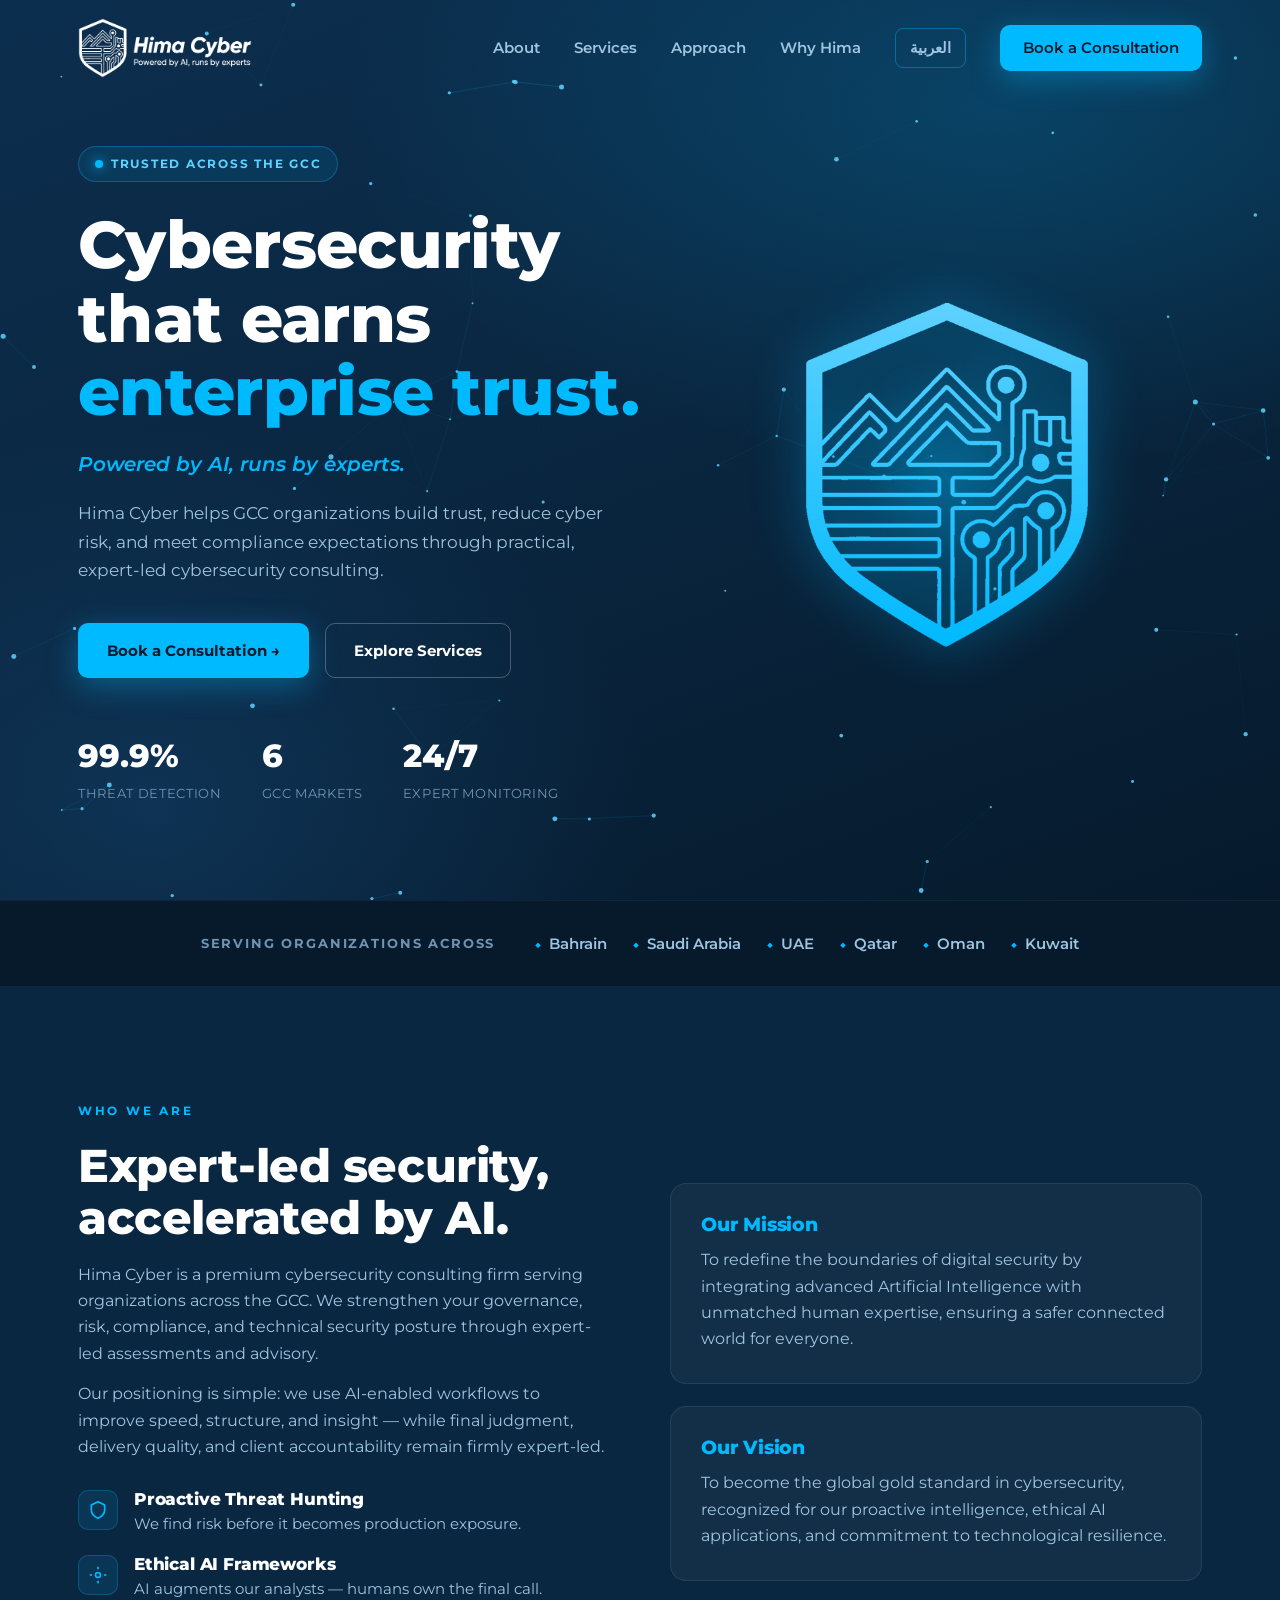
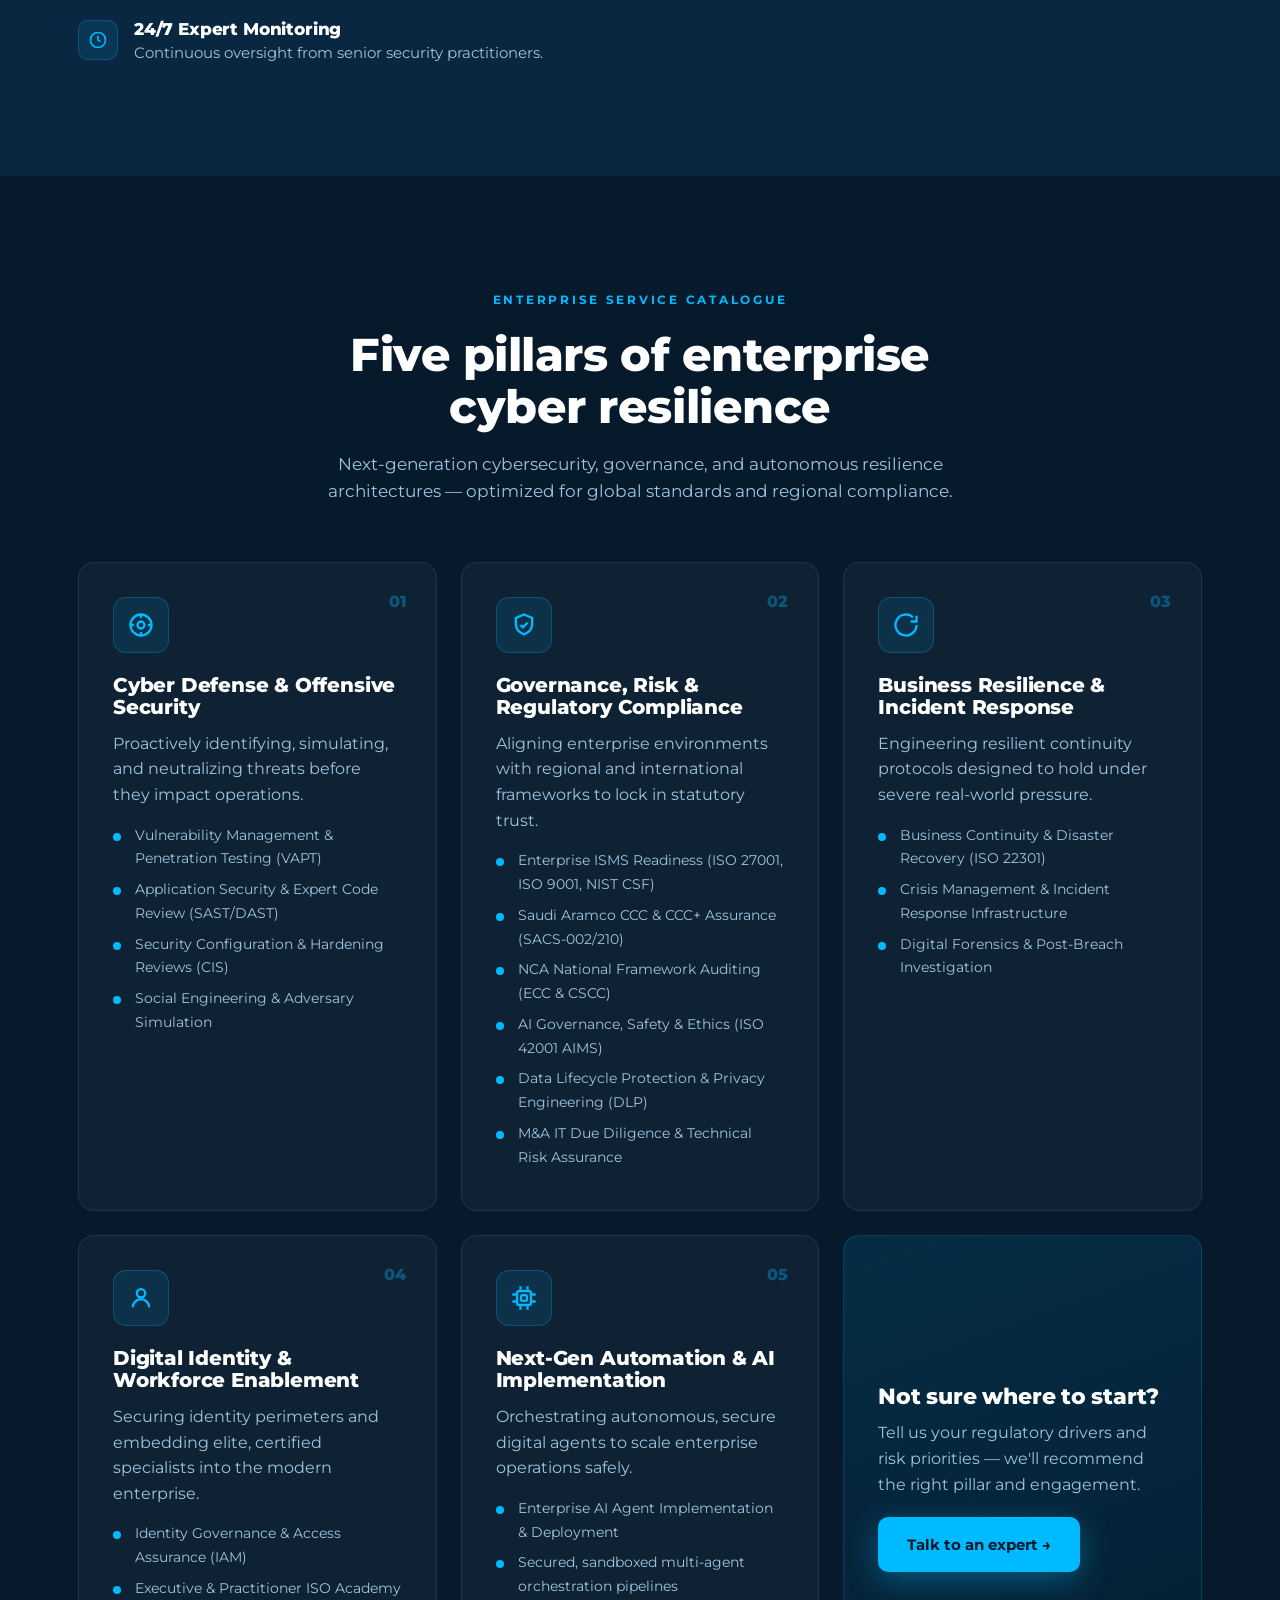
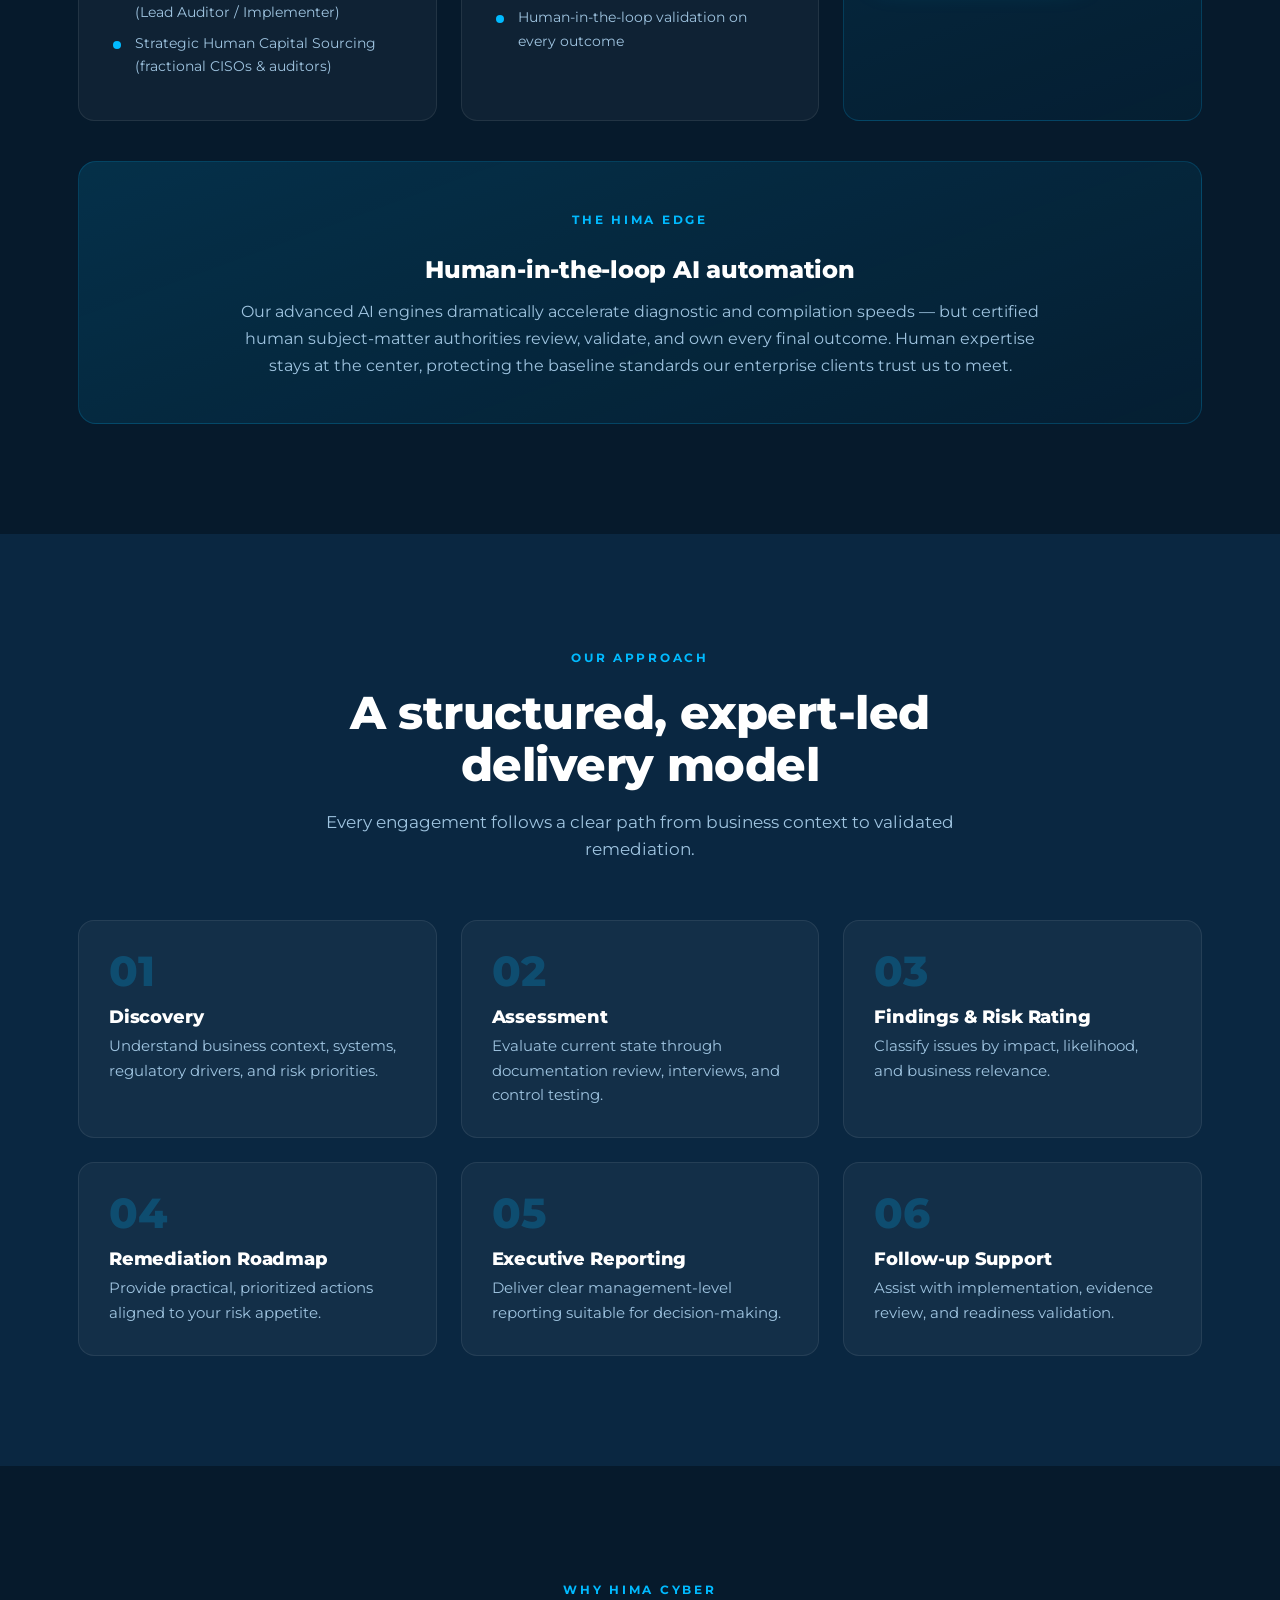
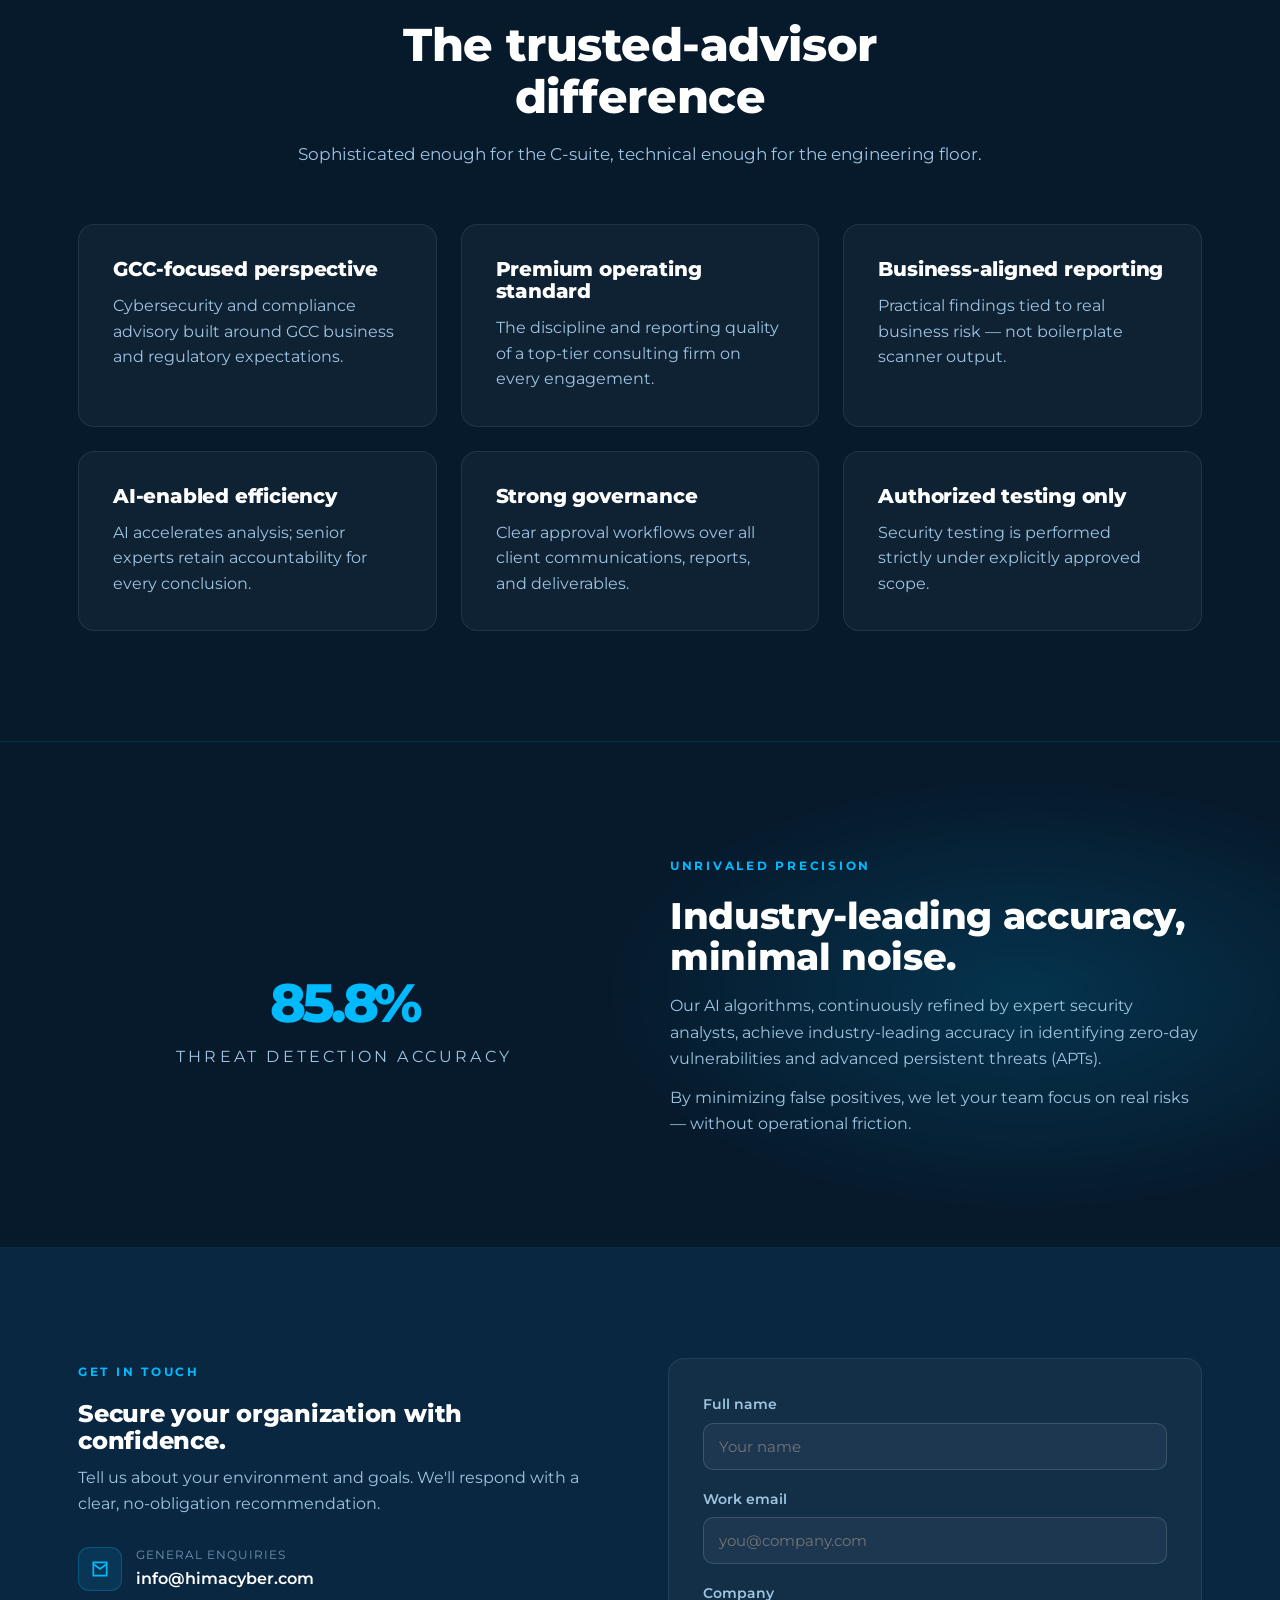
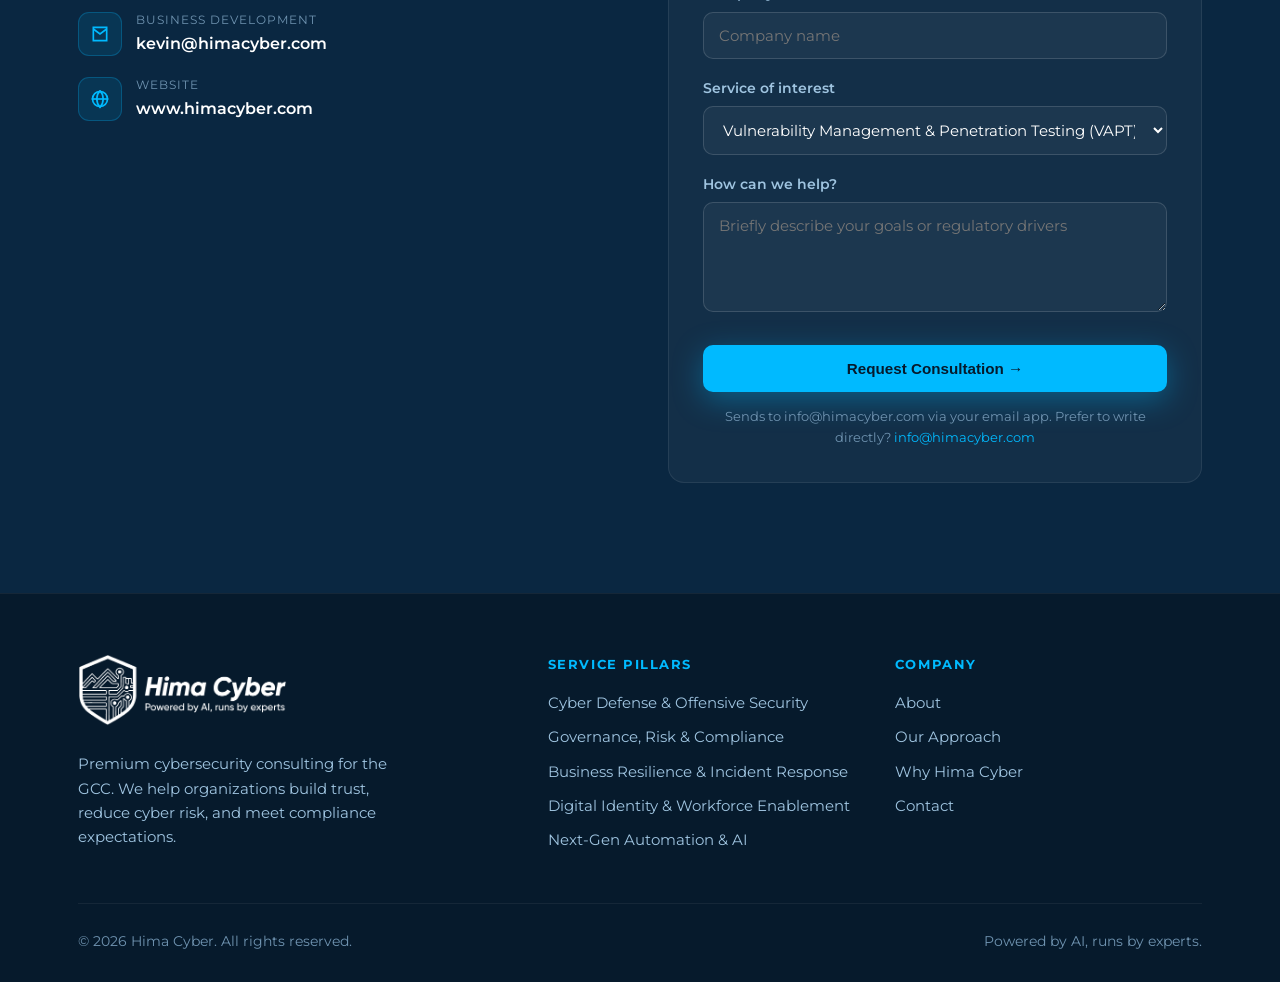
==== commit 9fe42f36: "Update contact form service dropdown to new 5-pillar catalogue Replace the old 5 flat service option" ====
--- a/index.html
+++ b/index.html
@@ -12,7 +12,7 @@
   <link rel="preconnect" href="https://fonts.googleapis.com" />
   <link rel="preconnect" href="https://fonts.gstatic.com" crossorigin />
   <link href="https://fonts.googleapis.com/css2?family=Montserrat:ital,wght@0,400;0,500;0,600;0,700;0,800;1,600;1,800&display=swap" rel="stylesheet" />
-  <link rel="stylesheet" href="styles.css?v=5" />
+  <link rel="stylesheet" href="styles.css?v=6" />
 </head>
 <body>
 
@@ -281,11 +281,33 @@
           <div class="field"><label for="company">Company</label><input id="company" type="text" placeholder="Company name" /></div>
           <div class="field"><label for="service">Service of interest</label>
             <select id="service">
-              <option>ISO 27001 Implementation</option>
-              <option>Governance, Risk &amp; Compliance</option>
-              <option>IT Audit &amp; Gap Assessment</option>
-              <option>Secure Code Review</option>
-              <option>VAPT Support</option>
+              <optgroup label="Cyber Defense &amp; Offensive Security">
+                <option>Vulnerability Management &amp; Penetration Testing (VAPT)</option>
+                <option>Application Security &amp; Expert Code Review</option>
+                <option>Security Configuration &amp; Hardening Reviews</option>
+                <option>Social Engineering &amp; Adversary Simulation</option>
+              </optgroup>
+              <optgroup label="Governance, Risk &amp; Regulatory Compliance">
+                <option>Enterprise ISMS Readiness (ISO 27001 / 9001 / NIST CSF)</option>
+                <option>Saudi Aramco CCC &amp; CCC+ Certification Assurance</option>
+                <option>NCA National Framework Compliance (ECC &amp; CSCC)</option>
+                <option>AI Governance, Safety &amp; Ethics (ISO 42001)</option>
+                <option>Data Lifecycle Protection &amp; Privacy Engineering</option>
+                <option>M&amp;A IT Due Diligence &amp; Technical Risk Assurance</option>
+              </optgroup>
+              <optgroup label="Business Resilience &amp; Incident Response">
+                <option>Business Continuity &amp; Disaster Recovery (ISO 22301)</option>
+                <option>Crisis Management &amp; Incident Response</option>
+                <option>Digital Forensics &amp; Post-Breach Investigation</option>
+              </optgroup>
+              <optgroup label="Digital Identity &amp; Workforce Enablement">
+                <option>Identity Governance &amp; Access Assurance (IAM)</option>
+                <option>Executive &amp; Practitioner ISO Academy</option>
+                <option>Strategic Human Capital Sourcing</option>
+              </optgroup>
+              <optgroup label="Next-Gen Automation &amp; AI Implementation">
+                <option>Enterprise AI Agent Implementation &amp; Deployment</option>
+              </optgroup>
               <option>Not sure yet</option>
             </select>
           </div>
--- a/styles.css
+++ b/styles.css
@@ -309,7 +309,8 @@
 }
 .field input:focus, .field select:focus, .field textarea:focus { outline: none; border-color: var(--cyber); background: rgba(0,186,255,.05); }
 .field textarea { resize: vertical; min-height: 110px; }
-.field select option { background: var(--navy-900); }
+.field select option { background: var(--navy-900); color: var(--white); }
+.field select optgroup { background: var(--navy-900); color: var(--cyber); font-weight: 700; }
 form .btn { width: 100%; justify-content: center; margin-top: 6px; }
 .form-note { font-size: .8rem; color: var(--muted-dim); margin-top: 14px; text-align: center; }
 
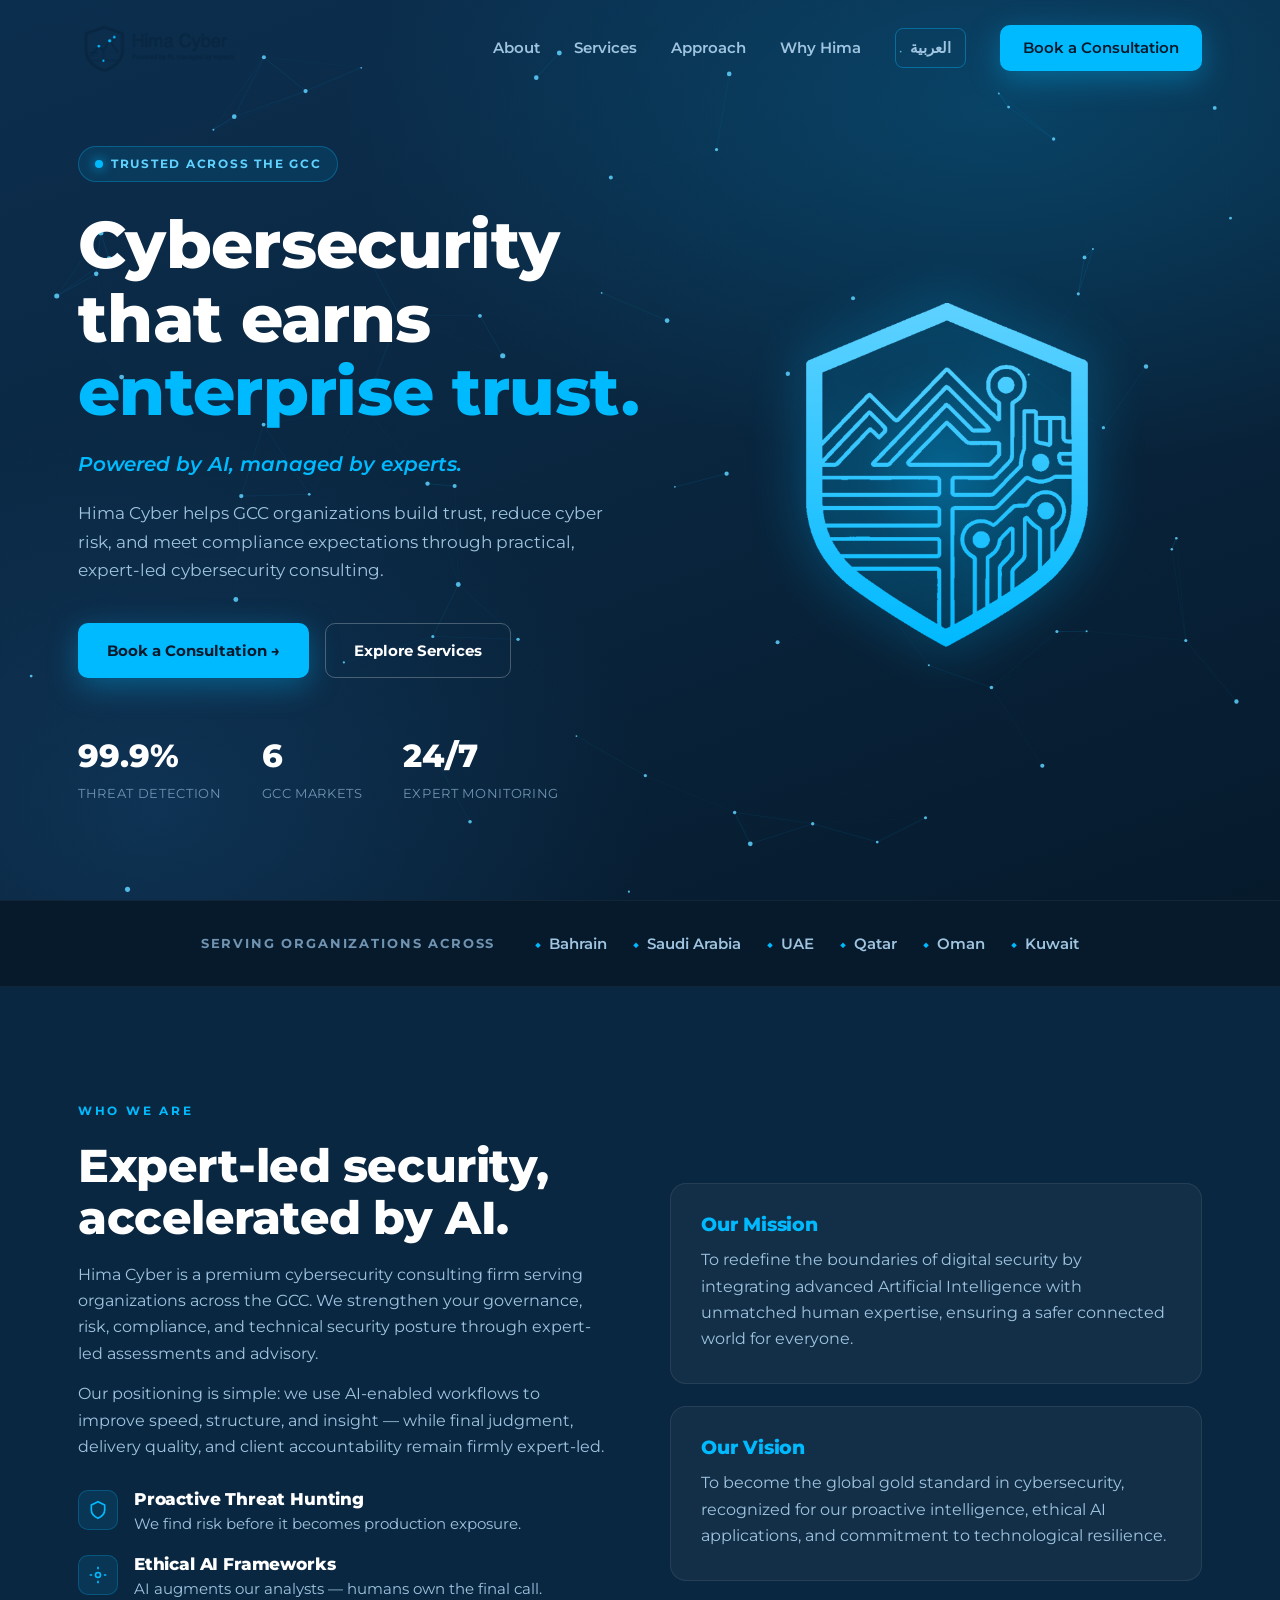
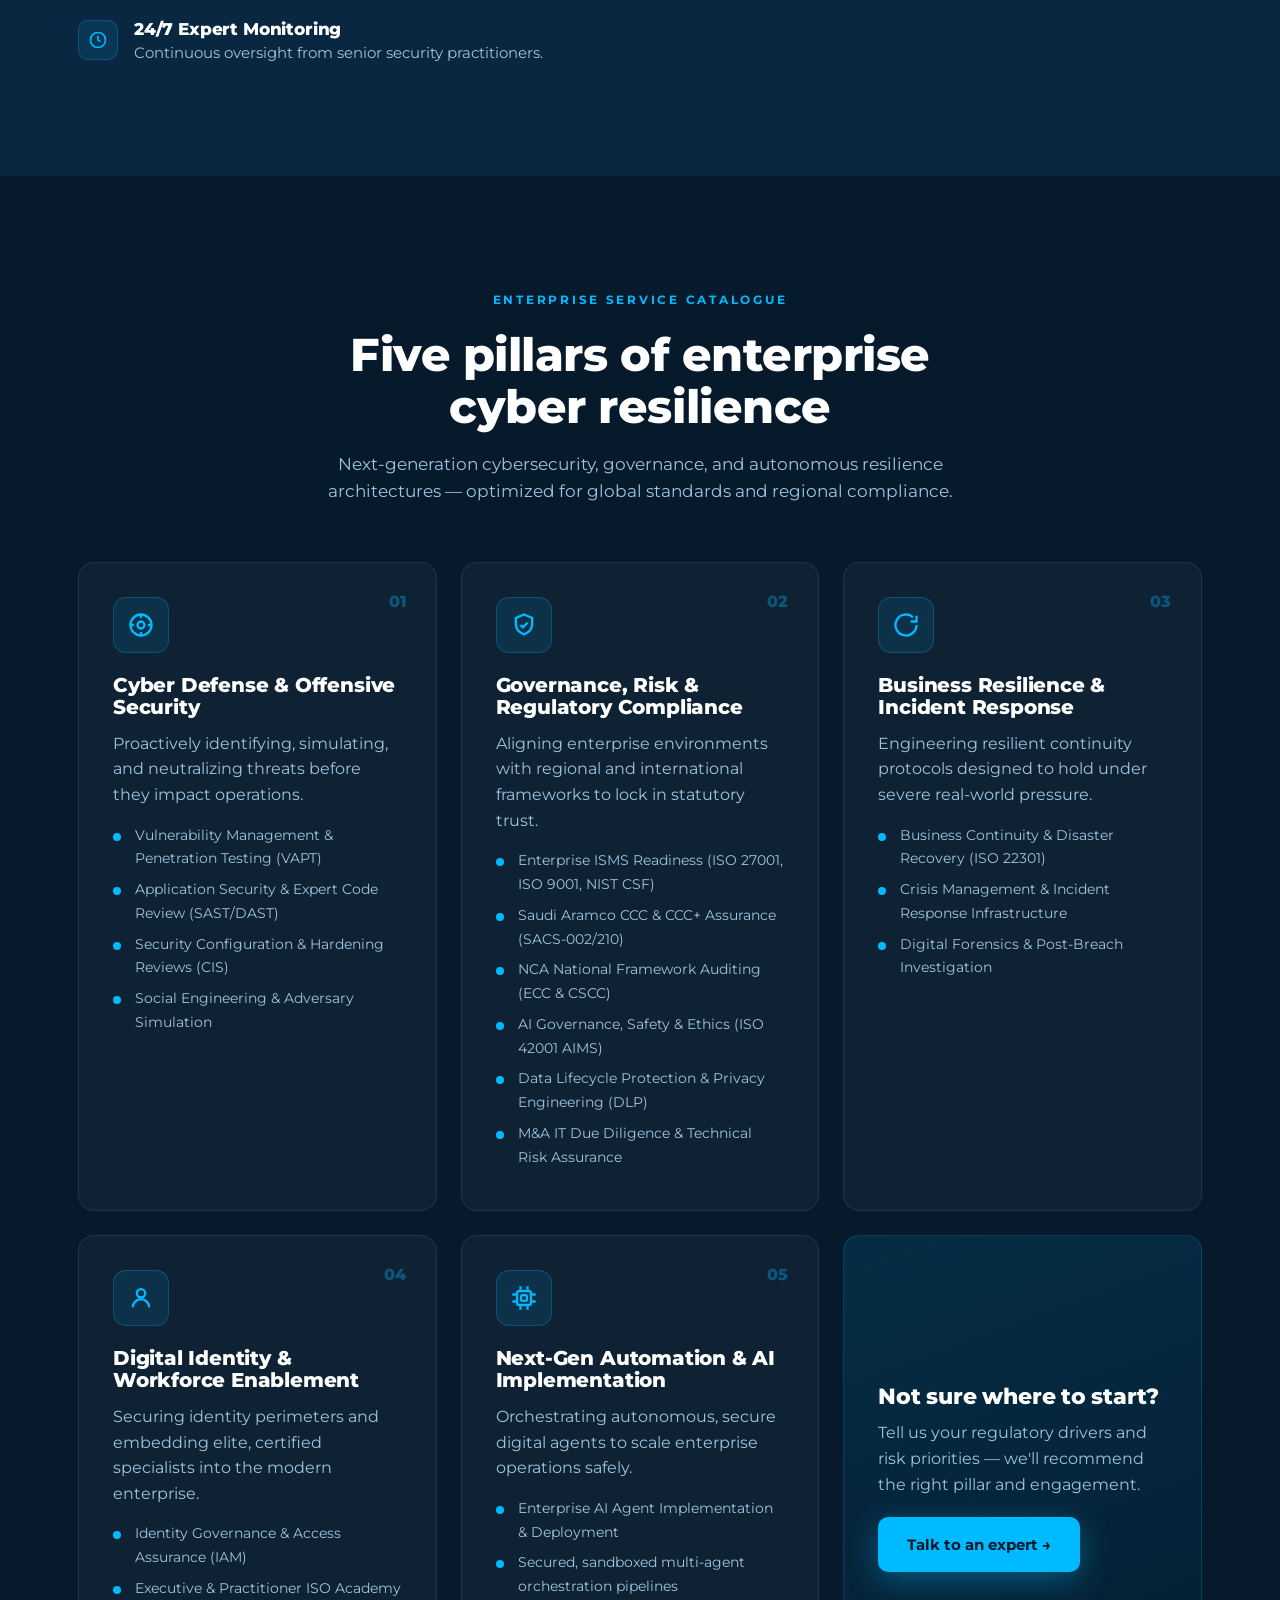
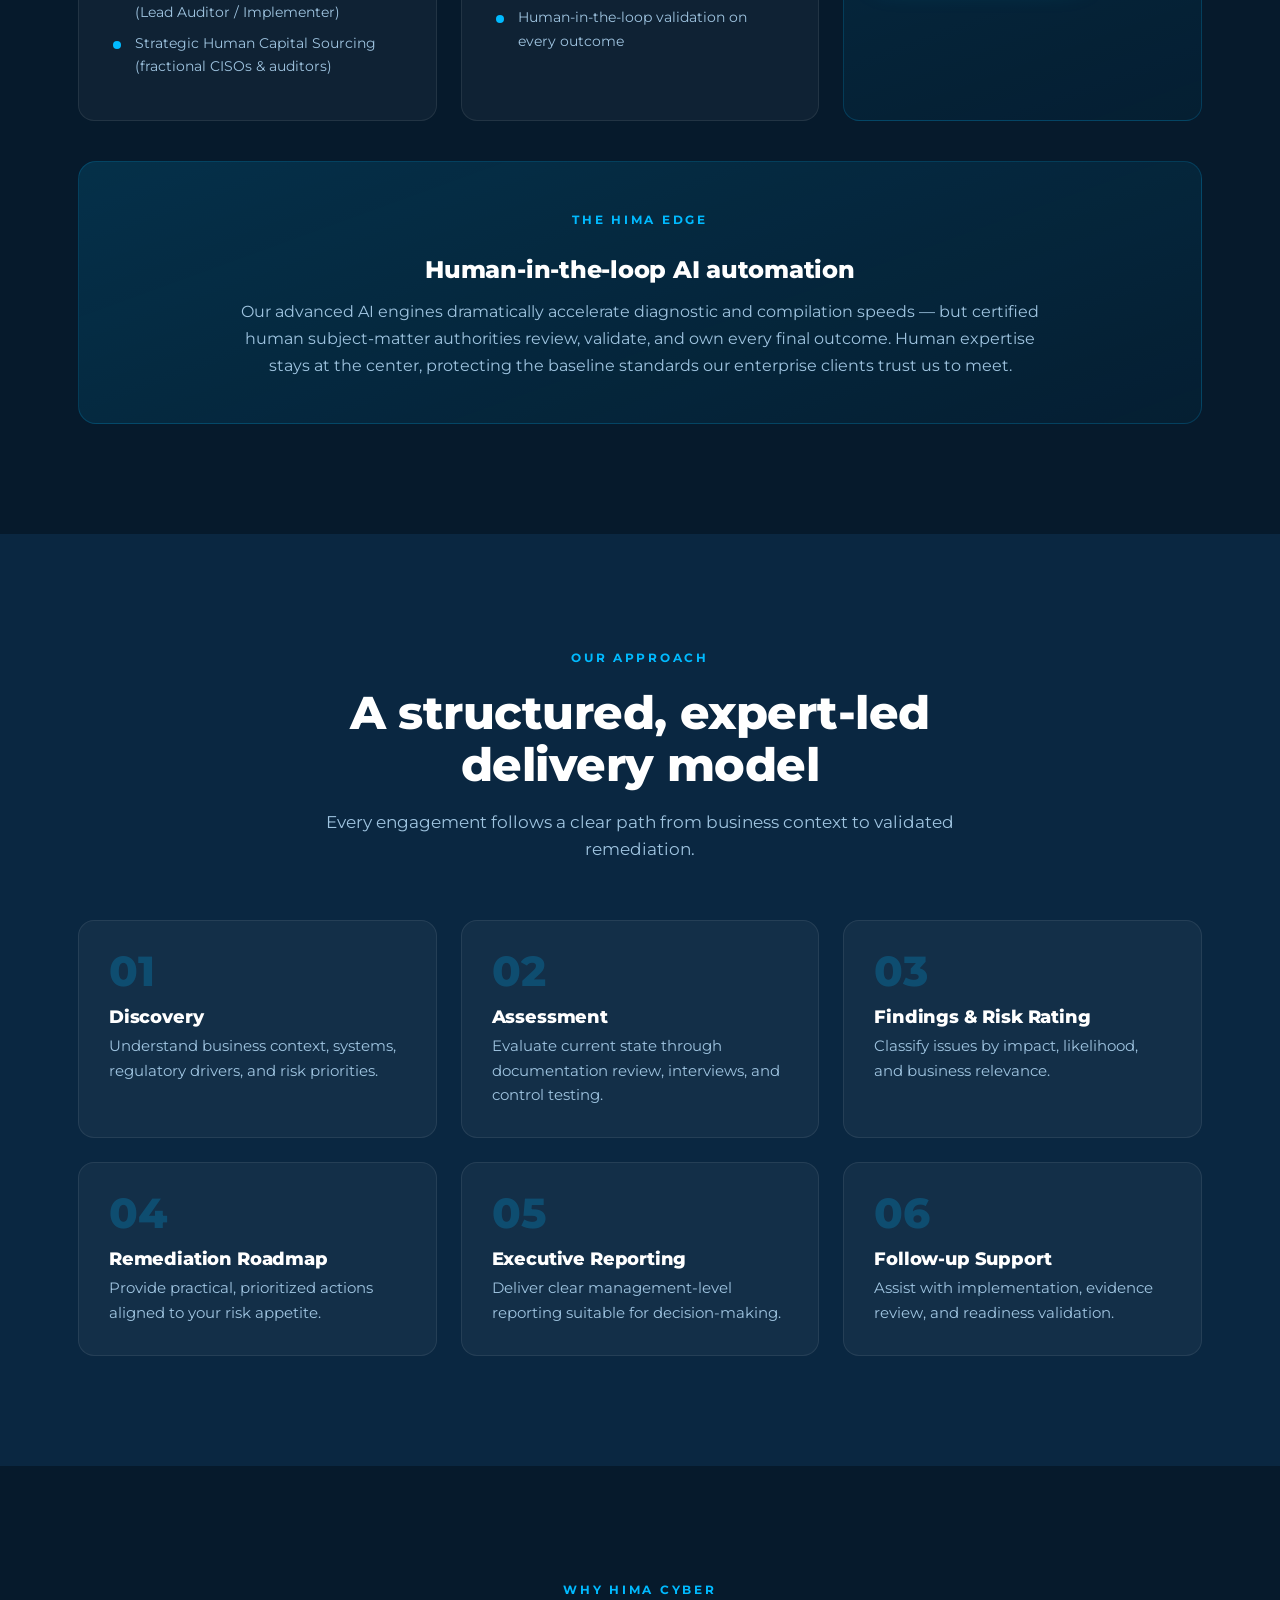
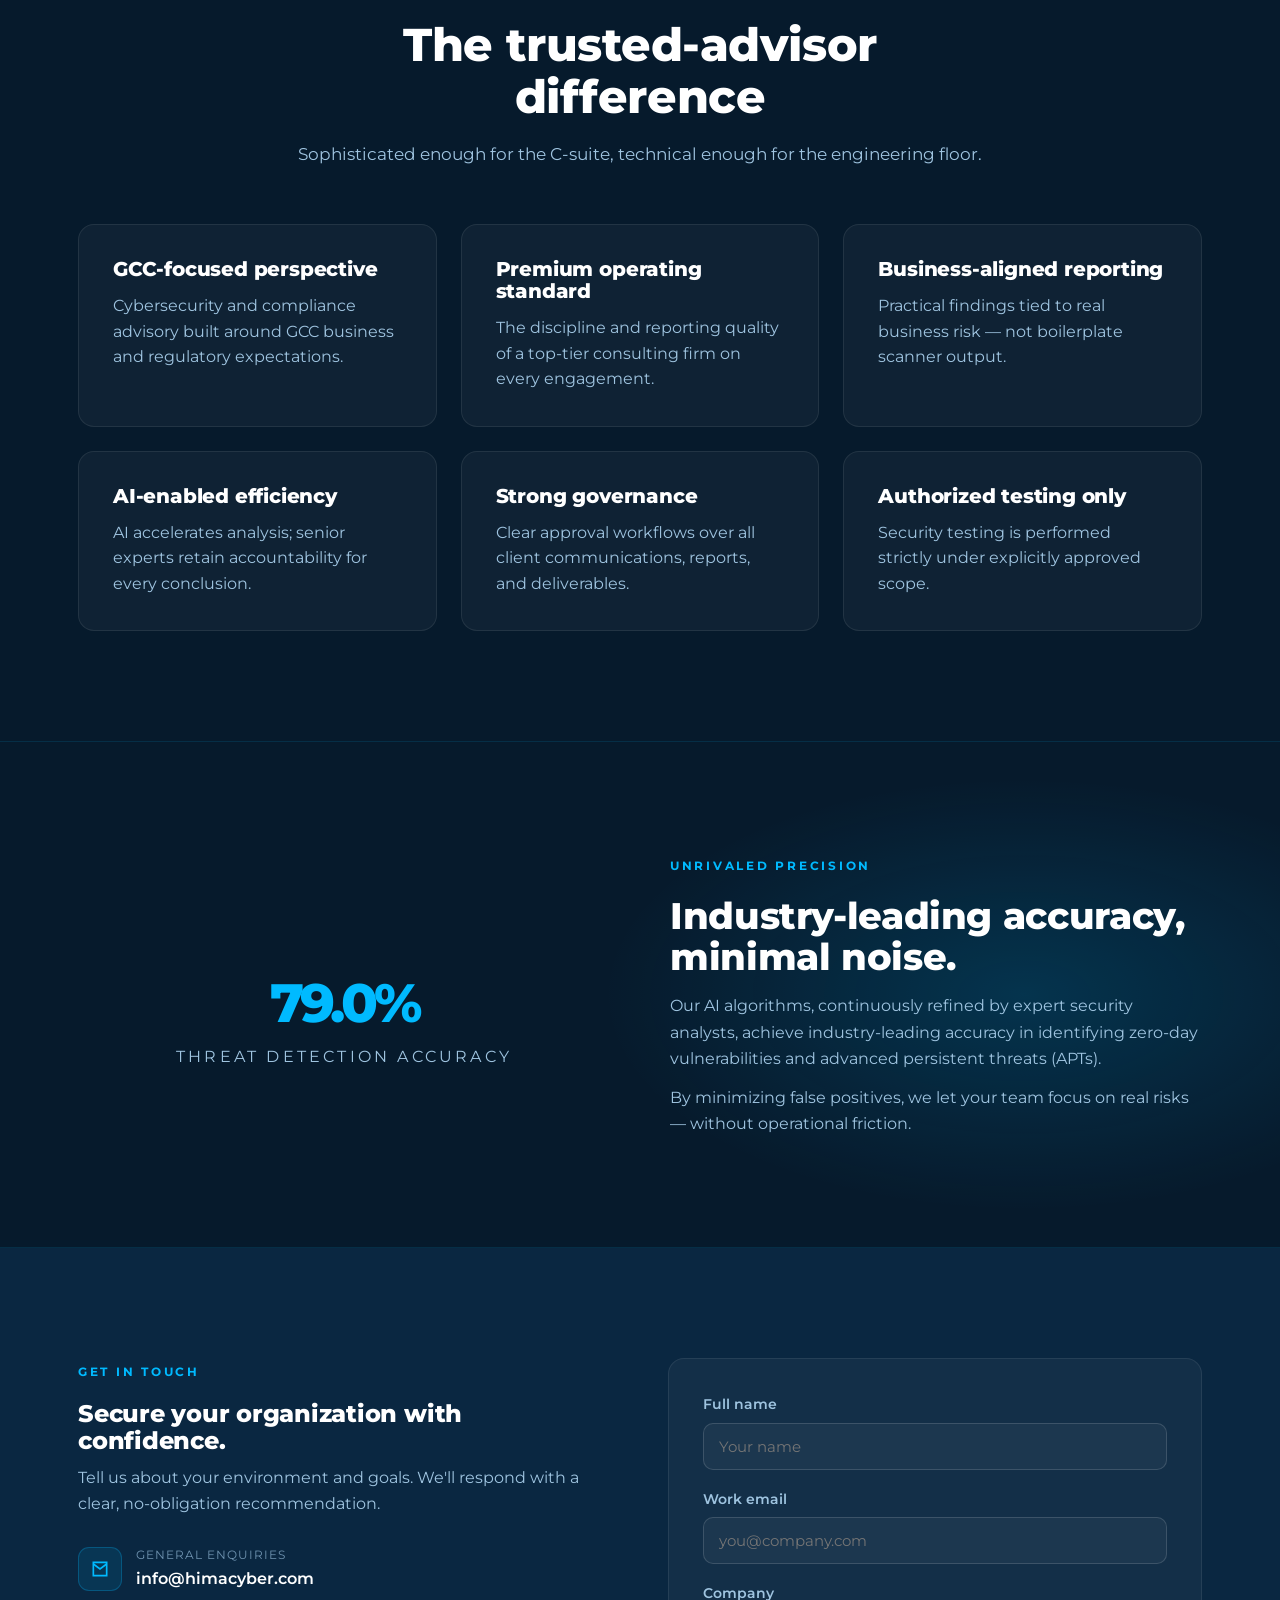
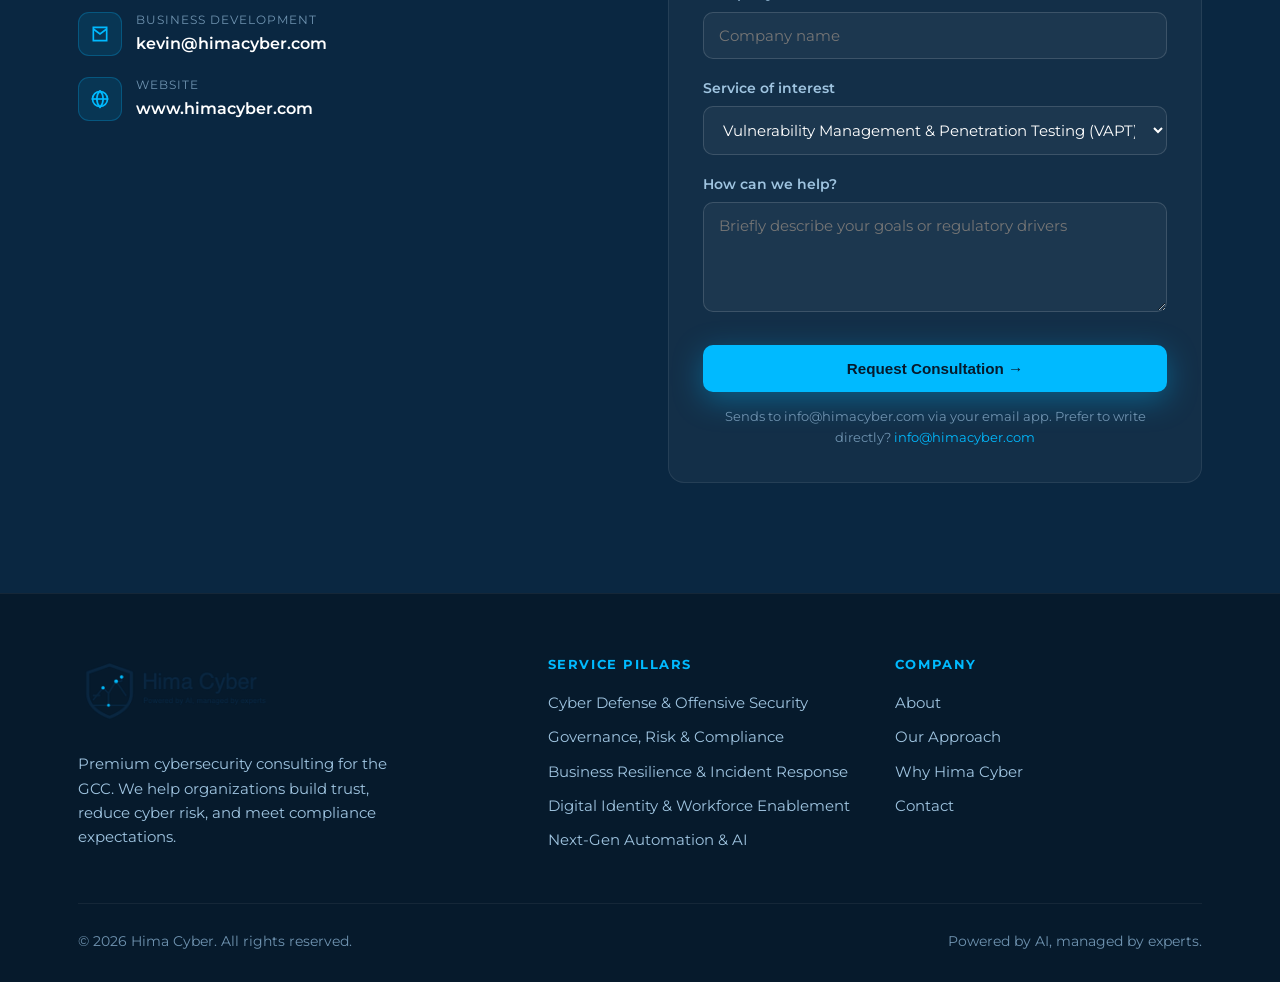
==== commit 8235576a: "Update slogan to "Powered by AI, managed by experts" Replace "runs by experts" with "managed by expe" ====
--- a/index.html
+++ b/index.html
@@ -3,8 +3,8 @@
 <head>
   <meta charset="UTF-8" />
   <meta name="viewport" content="width=device-width, initial-scale=1.0" />
-  <title>Hima Cyber — Powered by AI, runs by experts</title>
-  <meta name="description" content="Hima Cyber is a premium cybersecurity consulting firm serving the GCC. ISO 27001, GRC advisory, IT audit, secure code review, and penetration testing — powered by AI, runs by experts." />
+  <title>Hima Cyber — Powered by AI, managed by experts</title>
+  <meta name="description" content="Hima Cyber is a premium cybersecurity consulting firm serving the GCC. ISO 27001, GRC advisory, IT audit, secure code review, and penetration testing — powered by AI, managed by experts." />
   <link rel="icon" type="image/png" href="assets/favicon.png" />
   <link rel="apple-touch-icon" href="assets/hima-shield.png" />
   <link rel="alternate" hreflang="en" href="./" />
@@ -20,7 +20,7 @@
   <header class="nav" id="nav">
     <div class="container nav__inner">
       <a href="#home" class="nav__logo" aria-label="Hima Cyber home">
-        <img src="assets/hima-logo-full.png?v=3" alt="Hima Cyber — Powered by AI, runs by experts" />
+        <img src="assets/hima-logo-full.png?v=4" alt="Hima Cyber — Powered by AI, managed by experts" />
       </a>
       <nav class="nav__links" id="navLinks">
         <a href="#about">About</a>
@@ -44,7 +44,7 @@
         <div class="hero__copy">
           <span class="hero__badge"><span class="dot"></span> Trusted across the GCC</span>
           <h1>Cybersecurity that earns<span class="accent">enterprise trust.</span></h1>
-          <p class="hero__tagline">Powered by AI, runs by experts.</p>
+          <p class="hero__tagline">Powered by AI, managed by experts.</p>
           <p class="hero__sub">Hima Cyber helps GCC organizations build trust, reduce cyber risk, and meet compliance expectations through practical, expert-led cybersecurity consulting.</p>
           <div class="hero__cta">
             <a href="#contact" class="btn btn--primary">Book a Consultation →</a>
@@ -324,7 +324,7 @@
     <div class="container">
       <div class="footer__top">
         <div class="footer__brand">
-          <img src="assets/hima-logo-full.png?v=2" alt="Hima Cyber — Powered by AI, runs by experts" />
+          <img src="assets/hima-logo-full.png?v=4" alt="Hima Cyber — Powered by AI, managed by experts" />
           <p>Premium cybersecurity consulting for the GCC. We help organizations build trust, reduce cyber risk, and meet compliance expectations.</p>
         </div>
         <div class="footer__col">
@@ -345,7 +345,7 @@
       </div>
       <div class="footer__bottom">
         <p>© <span id="year"></span> Hima Cyber. All rights reserved.</p>
-        <p>Powered by AI, runs by experts.</p>
+        <p>Powered by AI, managed by experts.</p>
       </div>
     </div>
   </footer>
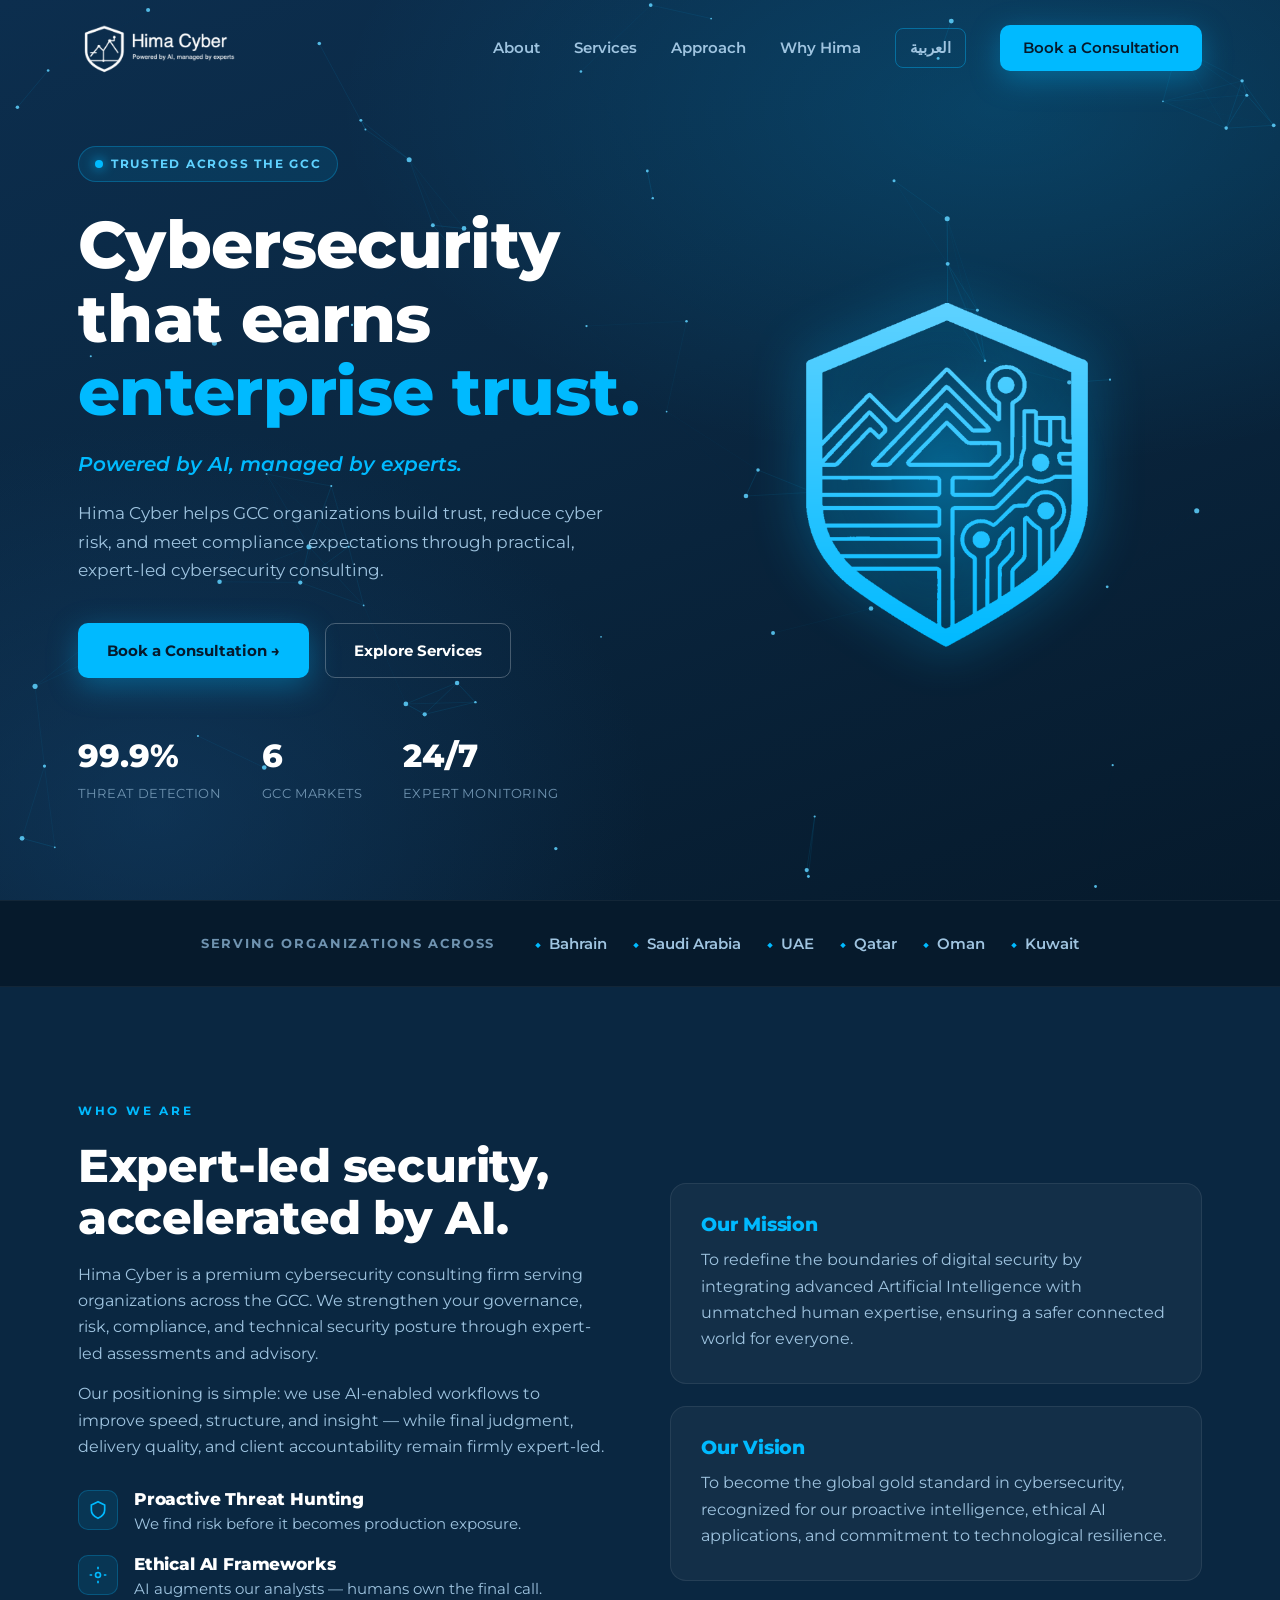
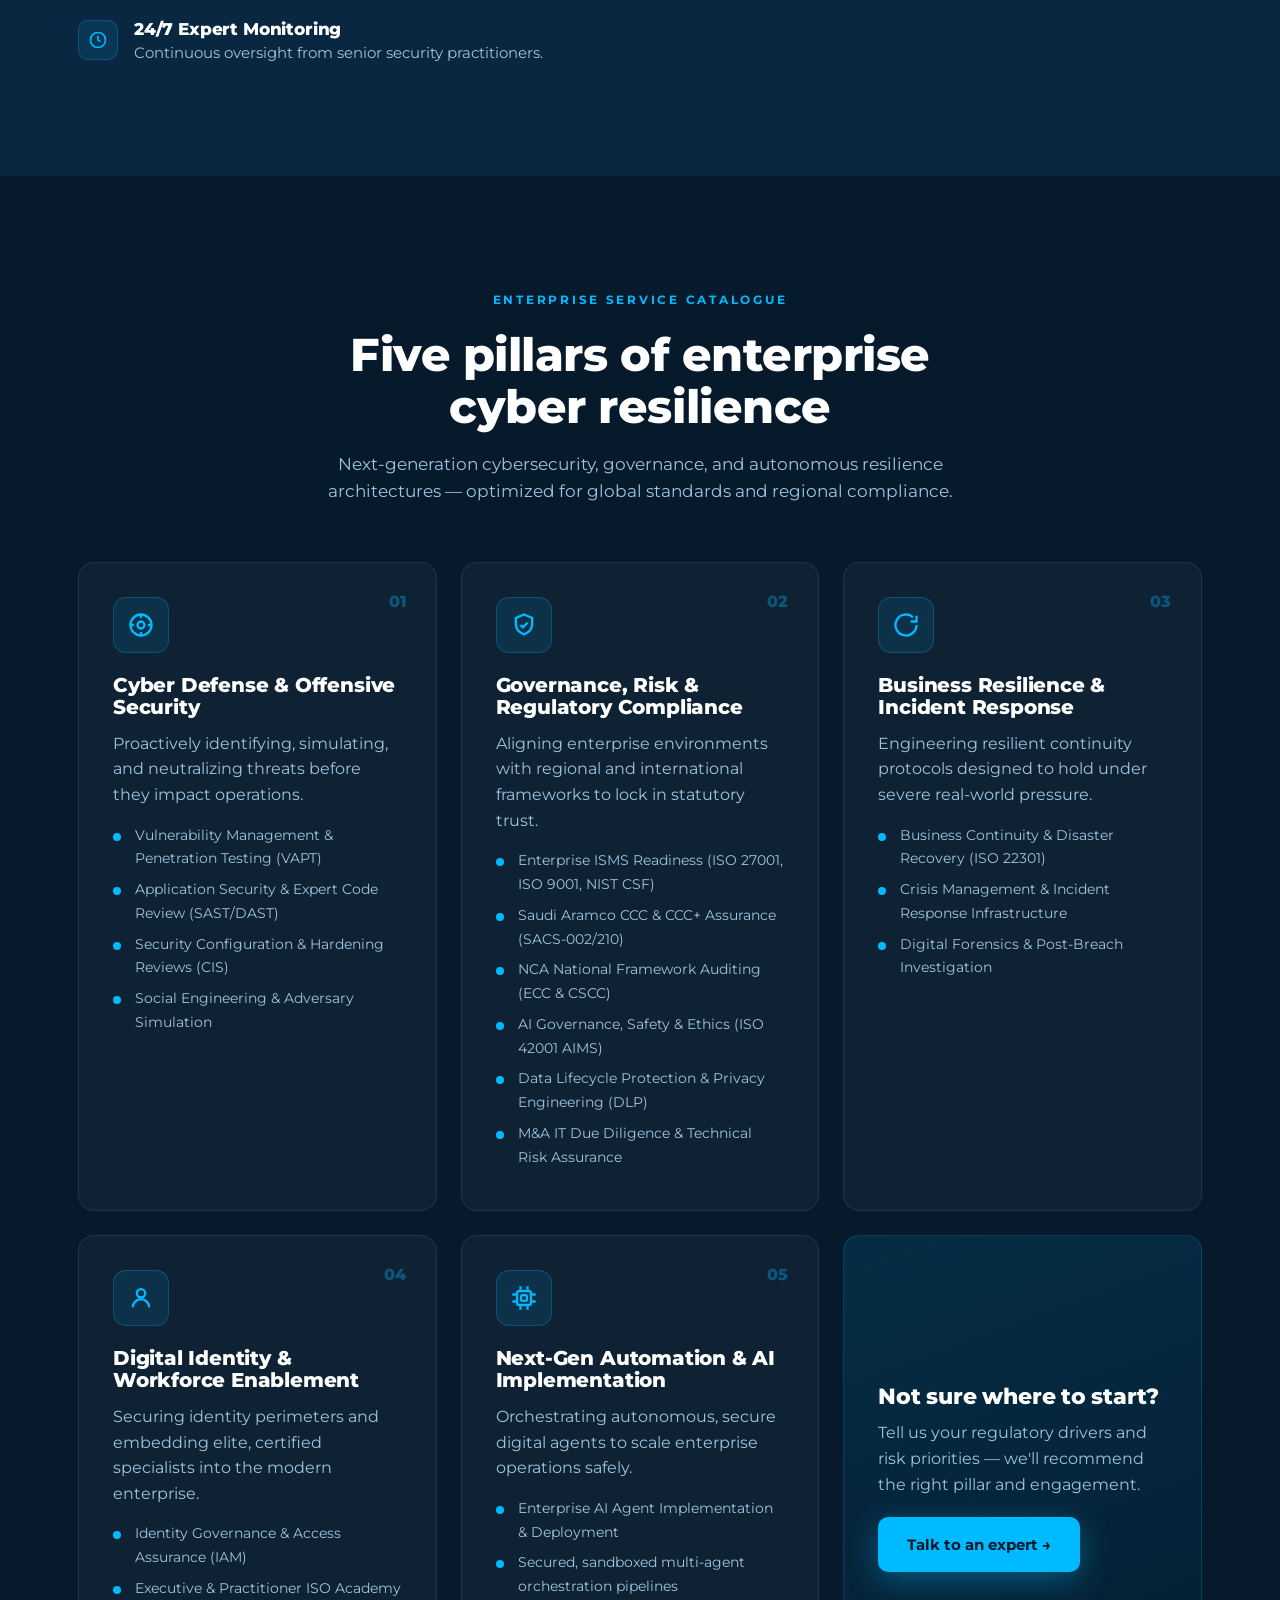
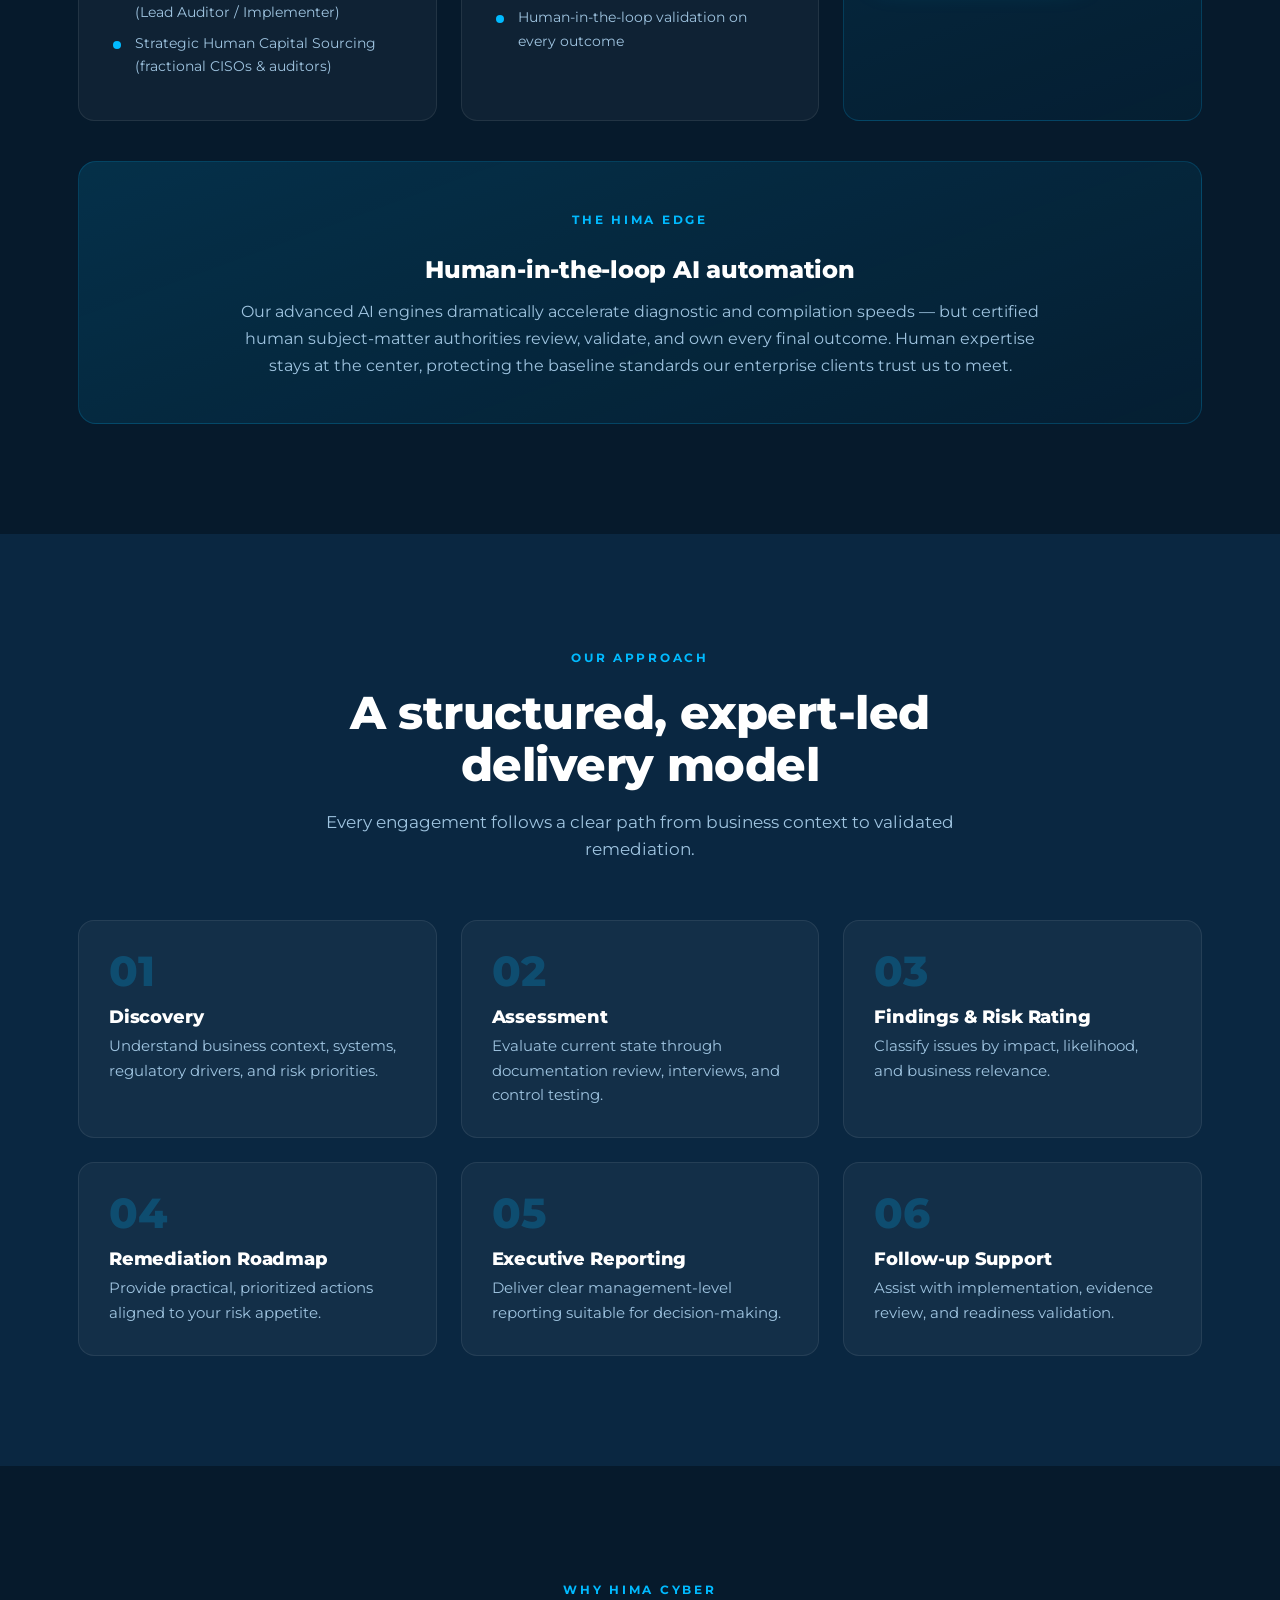
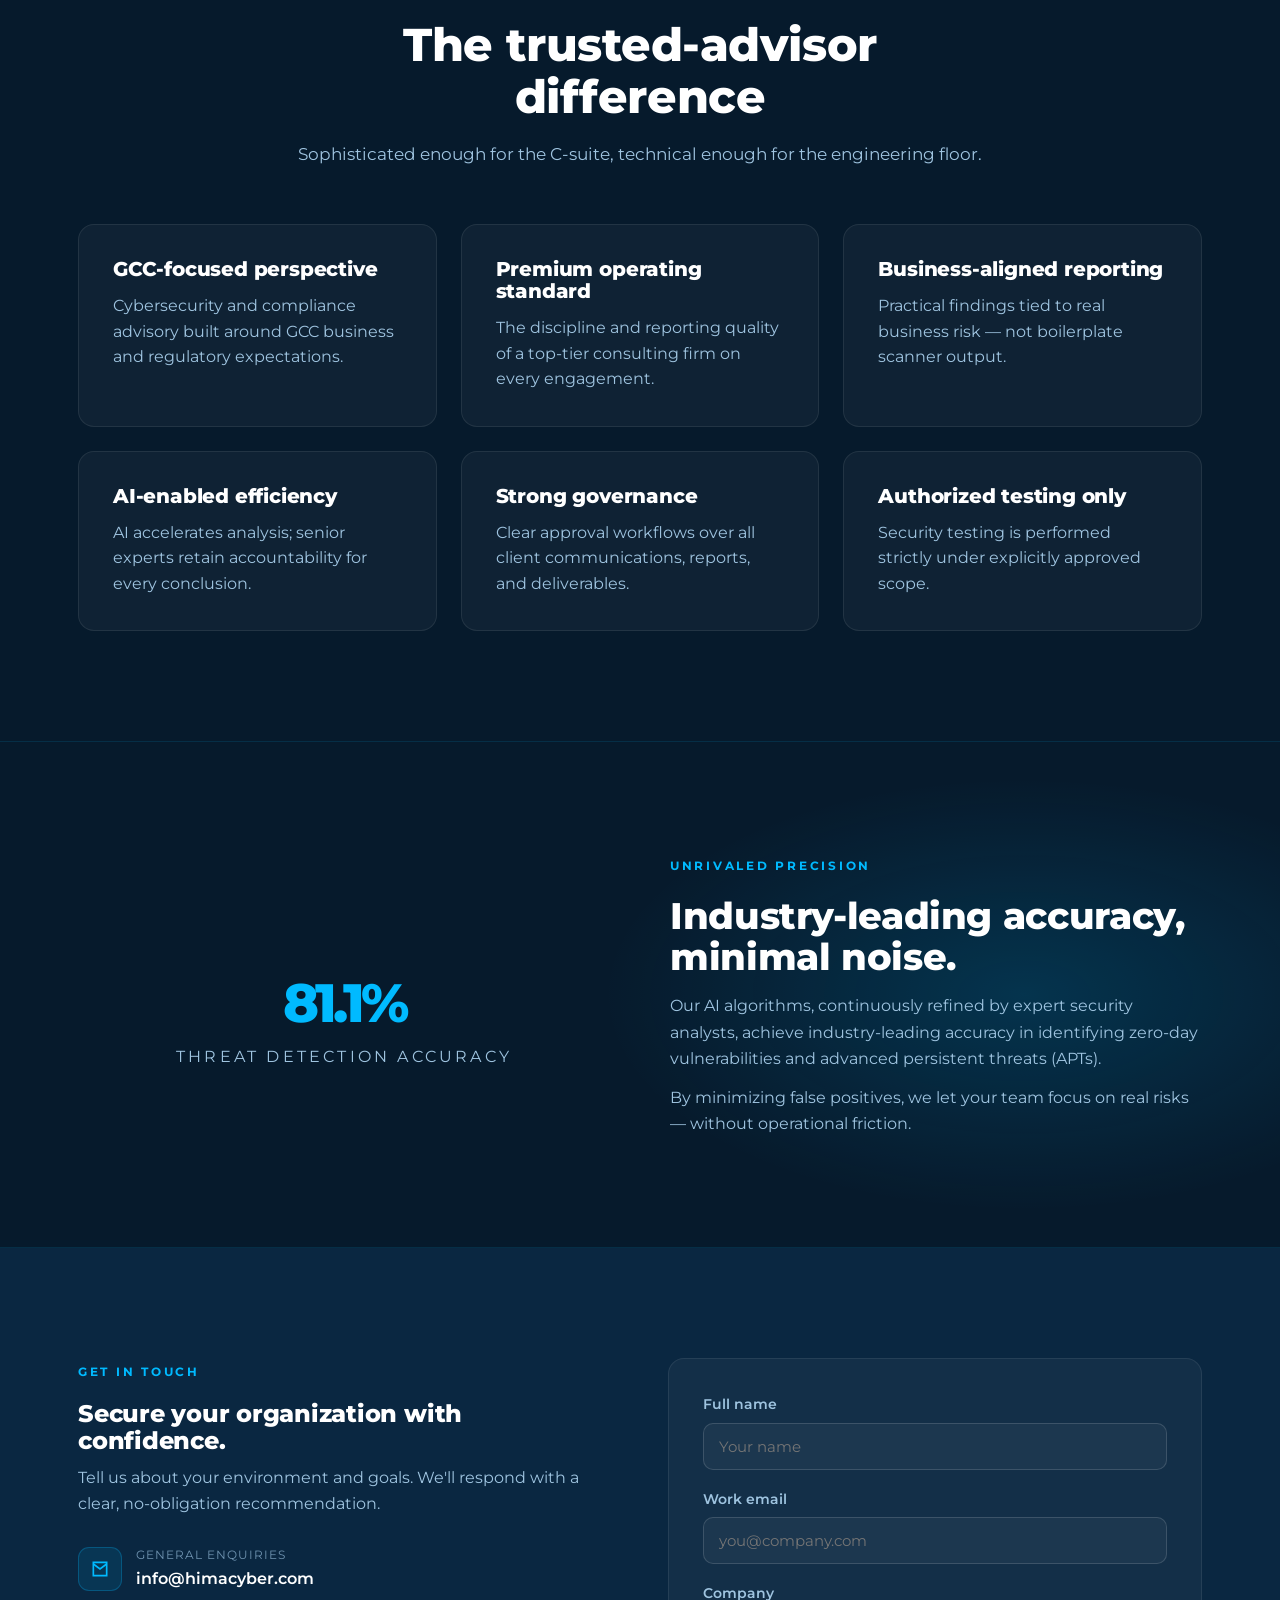
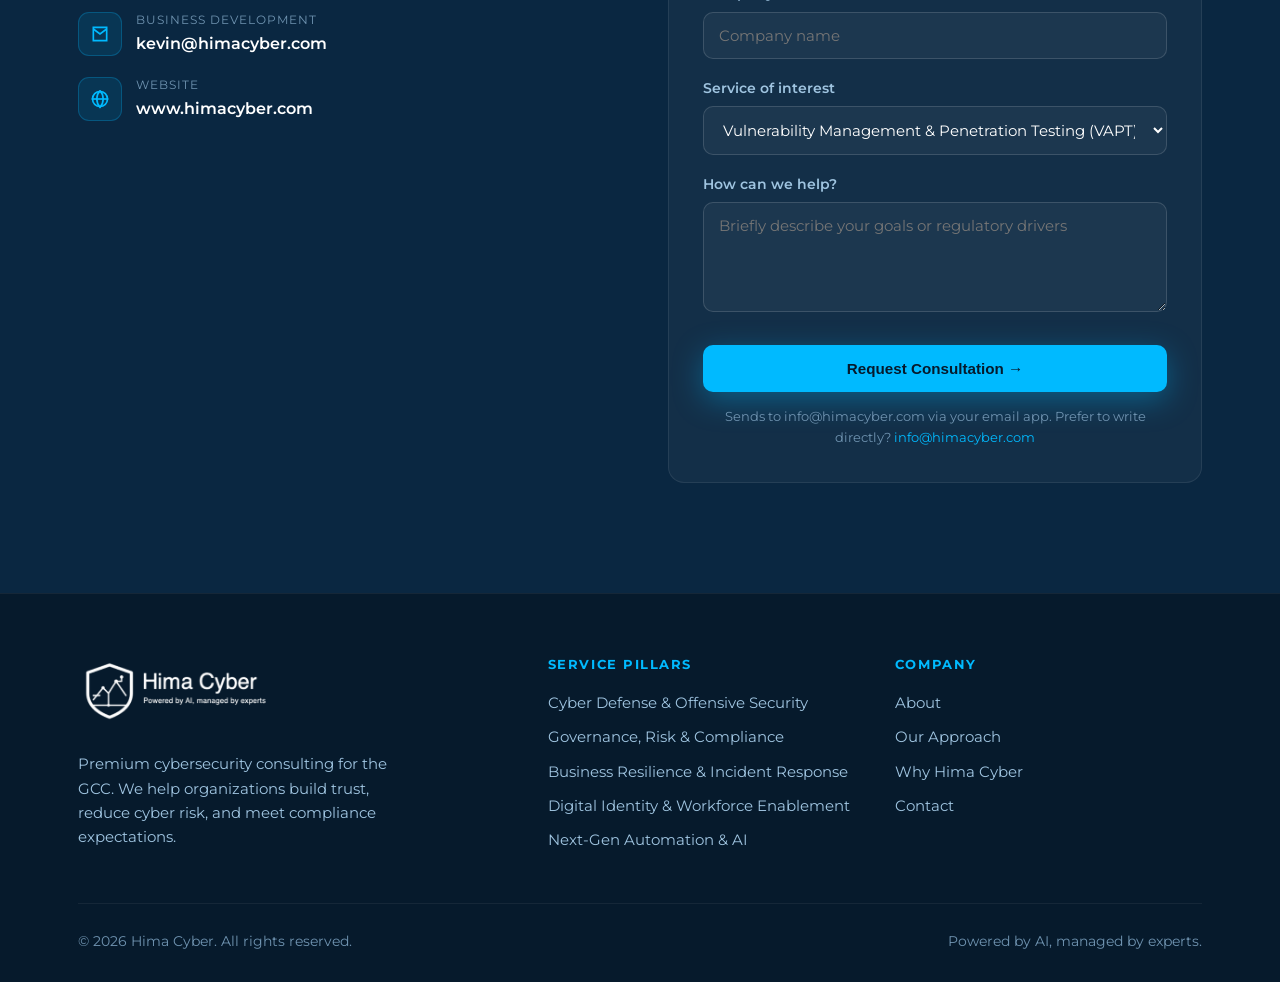
==== commit f4613d6a: "Restore white logo on dark background The regenerated logo came out in the dark/navy (light-backgrou" ====
--- a/index.html
+++ b/index.html
@@ -20,7 +20,7 @@
   <header class="nav" id="nav">
     <div class="container nav__inner">
       <a href="#home" class="nav__logo" aria-label="Hima Cyber home">
-        <img src="assets/hima-logo-full.png?v=4" alt="Hima Cyber — Powered by AI, managed by experts" />
+        <img src="assets/hima-logo-full.png?v=5" alt="Hima Cyber — Powered by AI, managed by experts" />
       </a>
       <nav class="nav__links" id="navLinks">
         <a href="#about">About</a>
@@ -324,7 +324,7 @@
     <div class="container">
       <div class="footer__top">
         <div class="footer__brand">
-          <img src="assets/hima-logo-full.png?v=4" alt="Hima Cyber — Powered by AI, managed by experts" />
+          <img src="assets/hima-logo-full.png?v=5" alt="Hima Cyber — Powered by AI, managed by experts" />
           <p>Premium cybersecurity consulting for the GCC. We help organizations build trust, reduce cyber risk, and meet compliance expectations.</p>
         </div>
         <div class="footer__col">
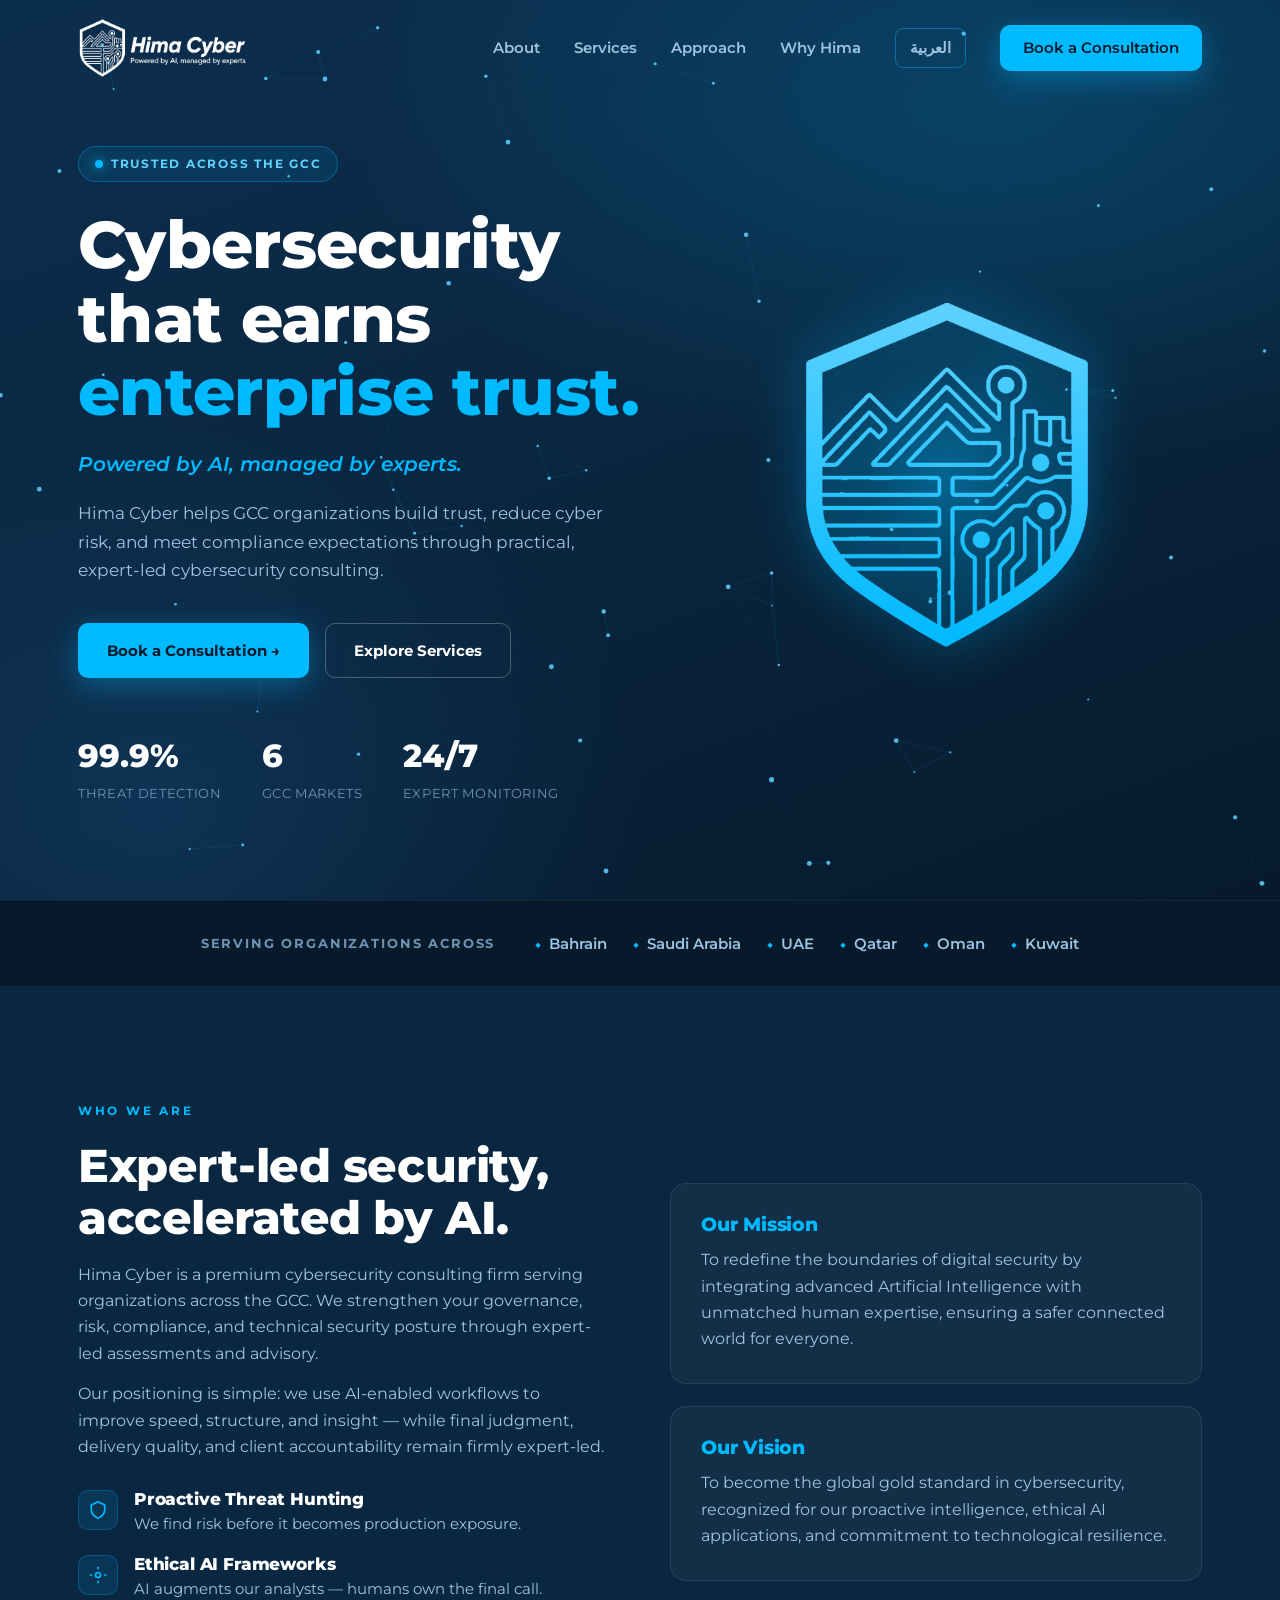
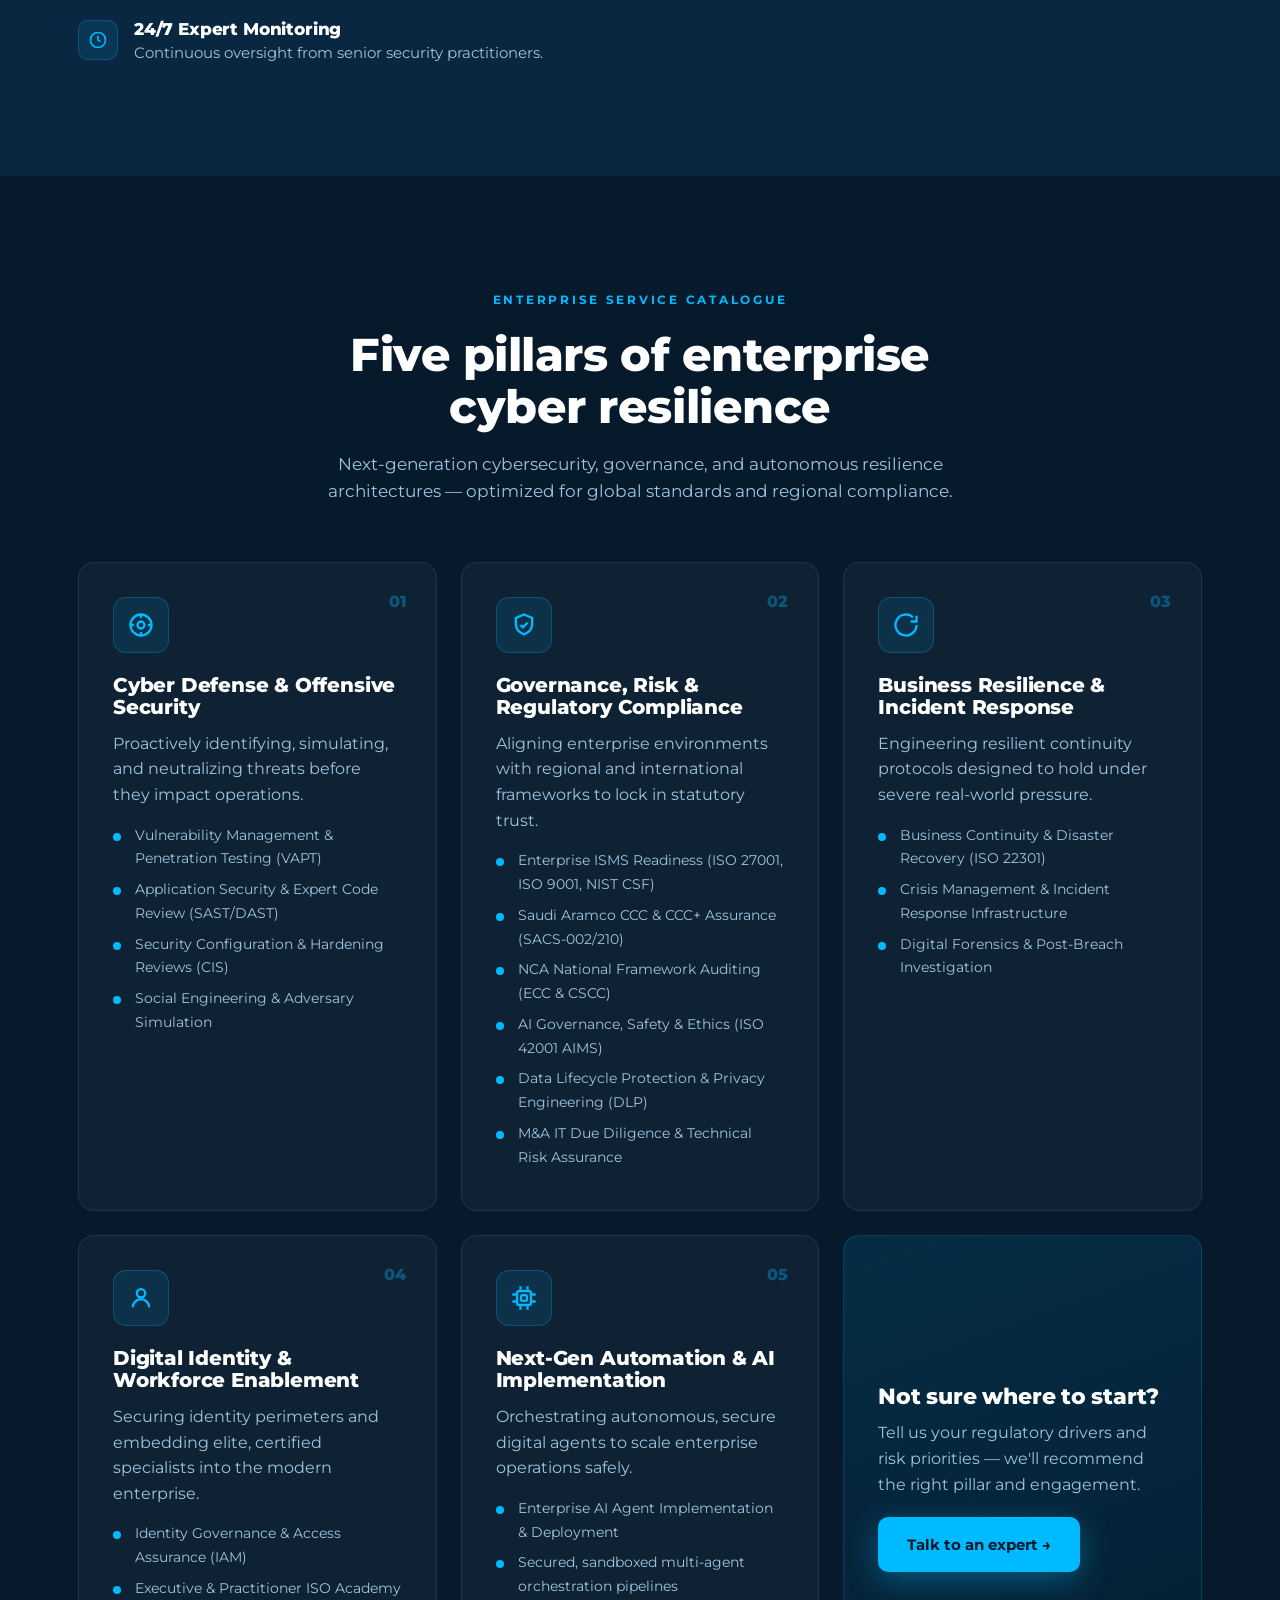
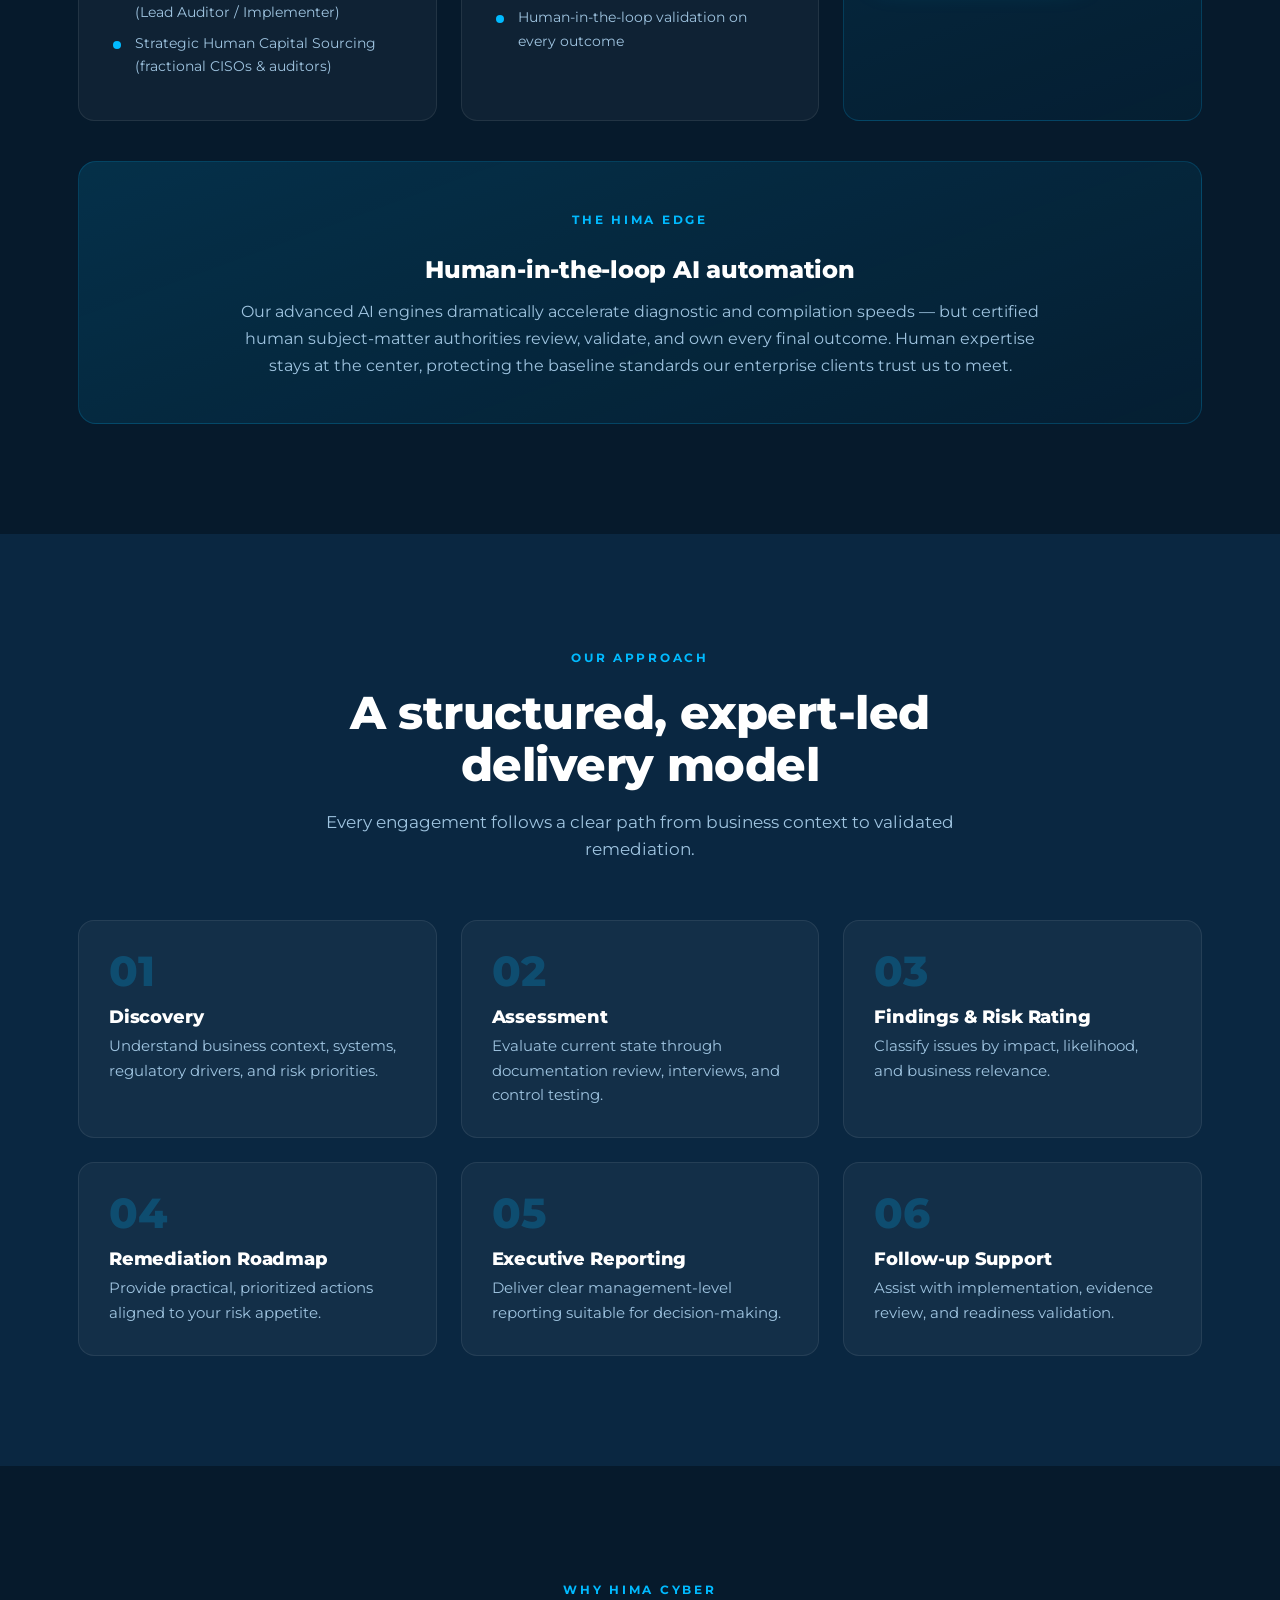
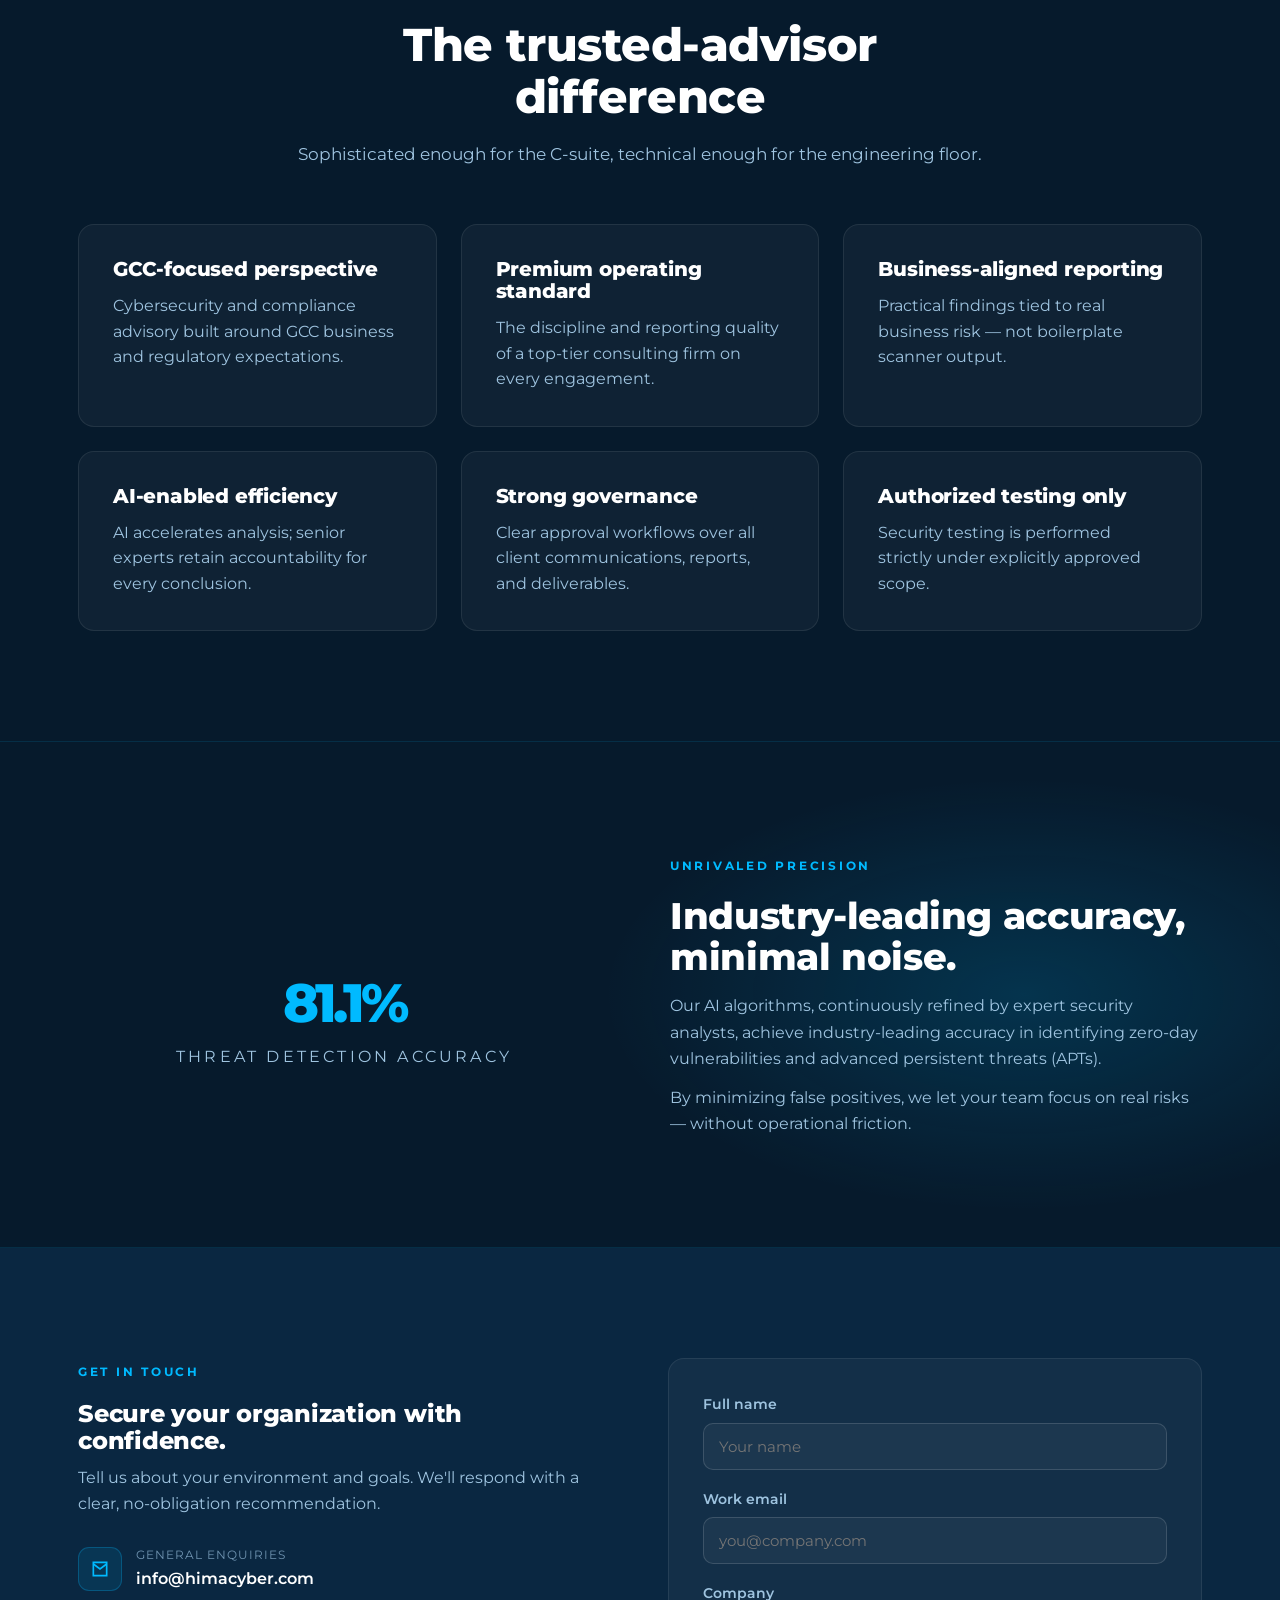
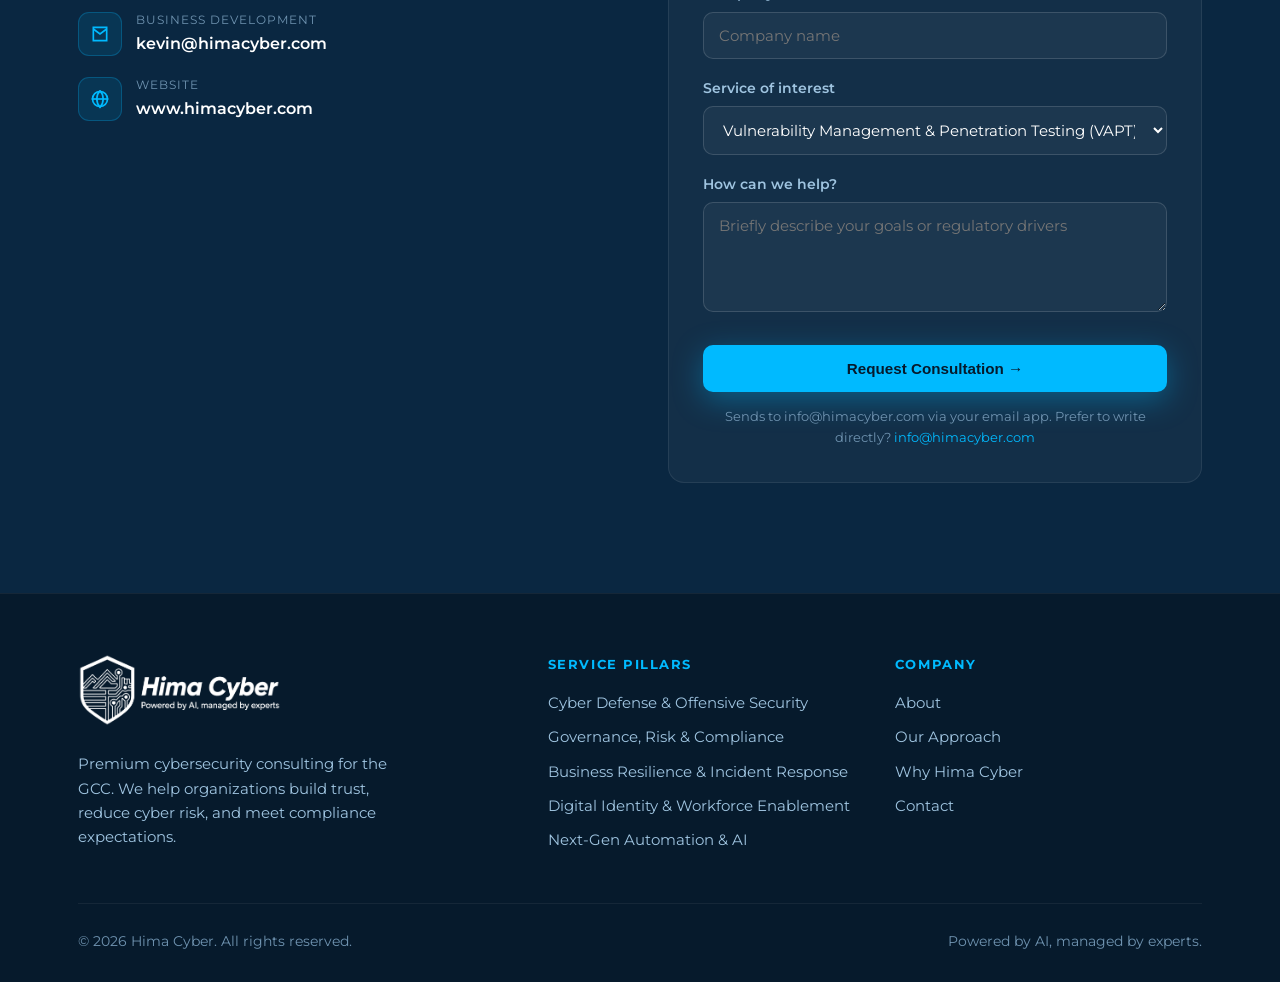
==== commit 8d2924a2: "Use official white logo with transparent background Replace the home-page logo with the user-provide" ====
--- a/index.html
+++ b/index.html
@@ -20,7 +20,7 @@
   <header class="nav" id="nav">
     <div class="container nav__inner">
       <a href="#home" class="nav__logo" aria-label="Hima Cyber home">
-        <img src="assets/hima-logo-full.png?v=5" alt="Hima Cyber — Powered by AI, managed by experts" />
+        <img src="assets/hima-logo-full.png?v=6" alt="Hima Cyber — Powered by AI, managed by experts" />
       </a>
       <nav class="nav__links" id="navLinks">
         <a href="#about">About</a>
@@ -324,7 +324,7 @@
     <div class="container">
       <div class="footer__top">
         <div class="footer__brand">
-          <img src="assets/hima-logo-full.png?v=5" alt="Hima Cyber — Powered by AI, managed by experts" />
+          <img src="assets/hima-logo-full.png?v=6" alt="Hima Cyber — Powered by AI, managed by experts" />
           <p>Premium cybersecurity consulting for the GCC. We help organizations build trust, reduce cyber risk, and meet compliance expectations.</p>
         </div>
         <div class="footer__col">
